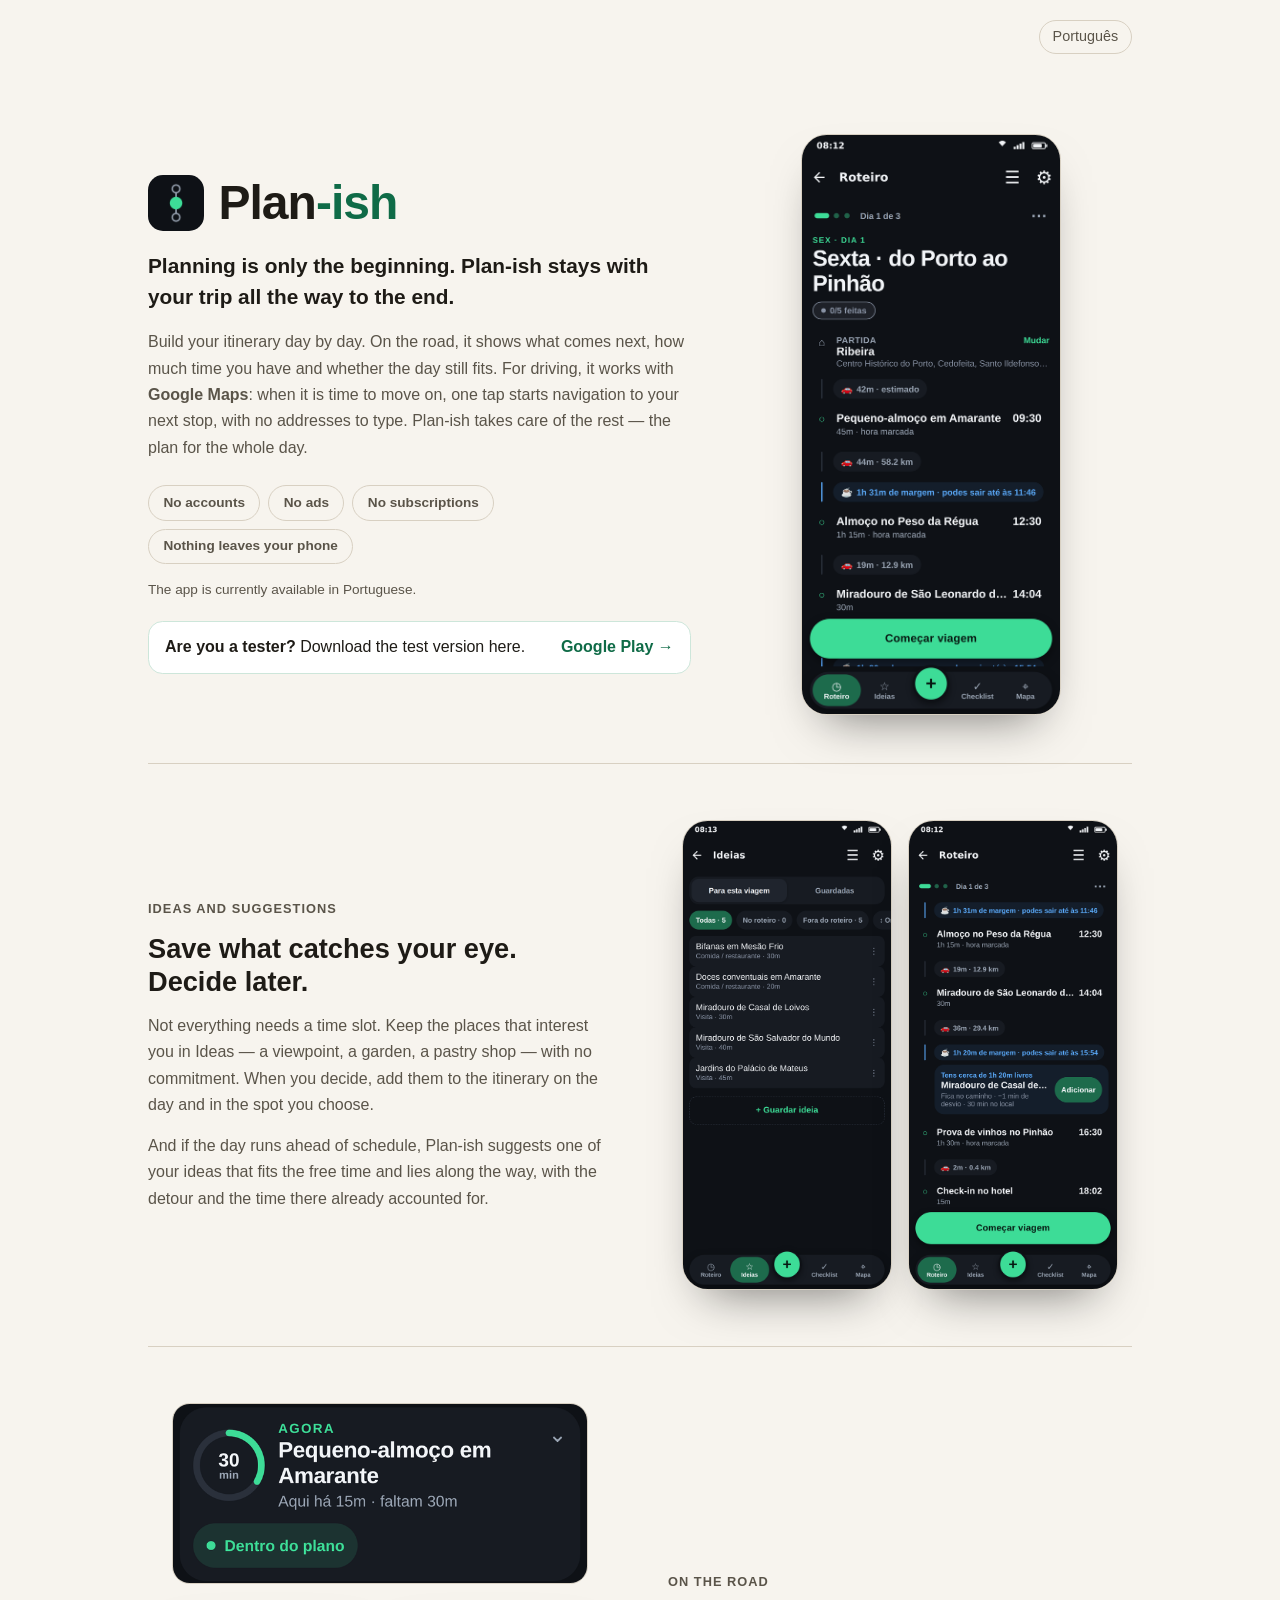
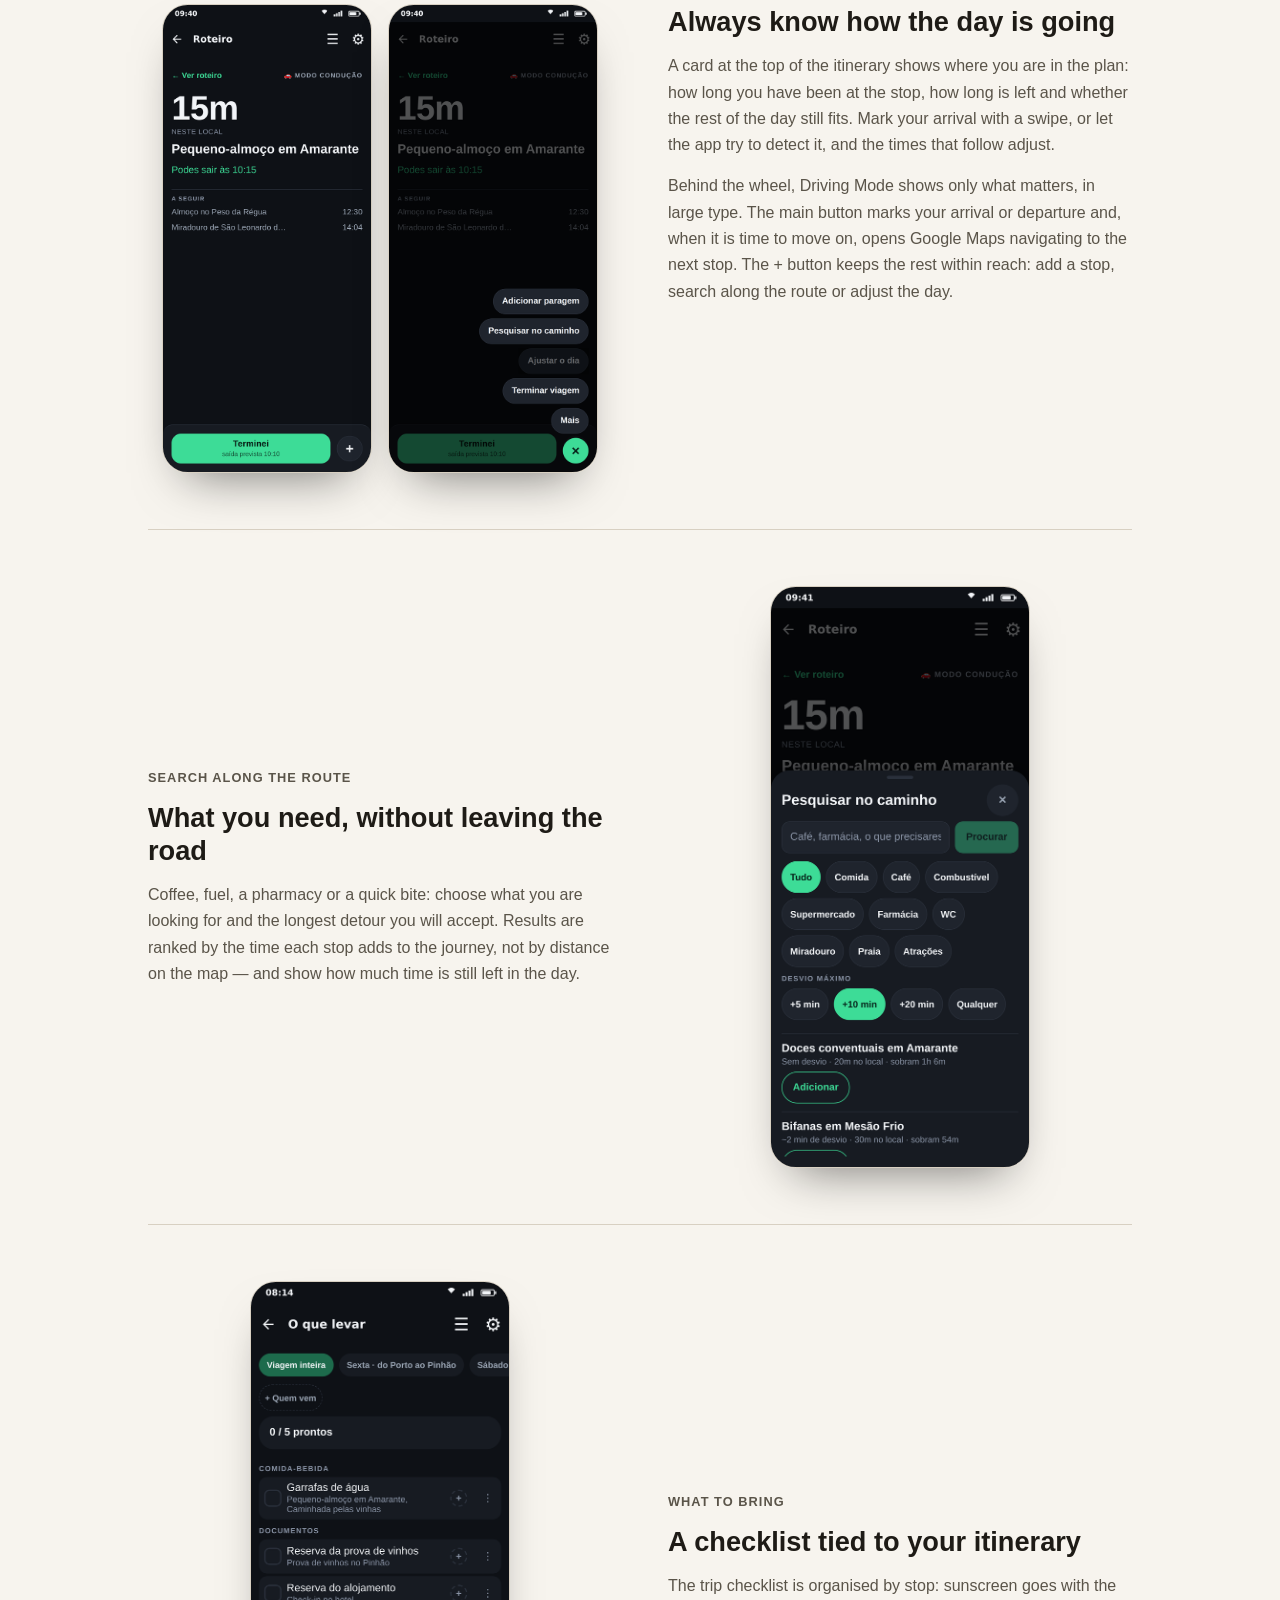
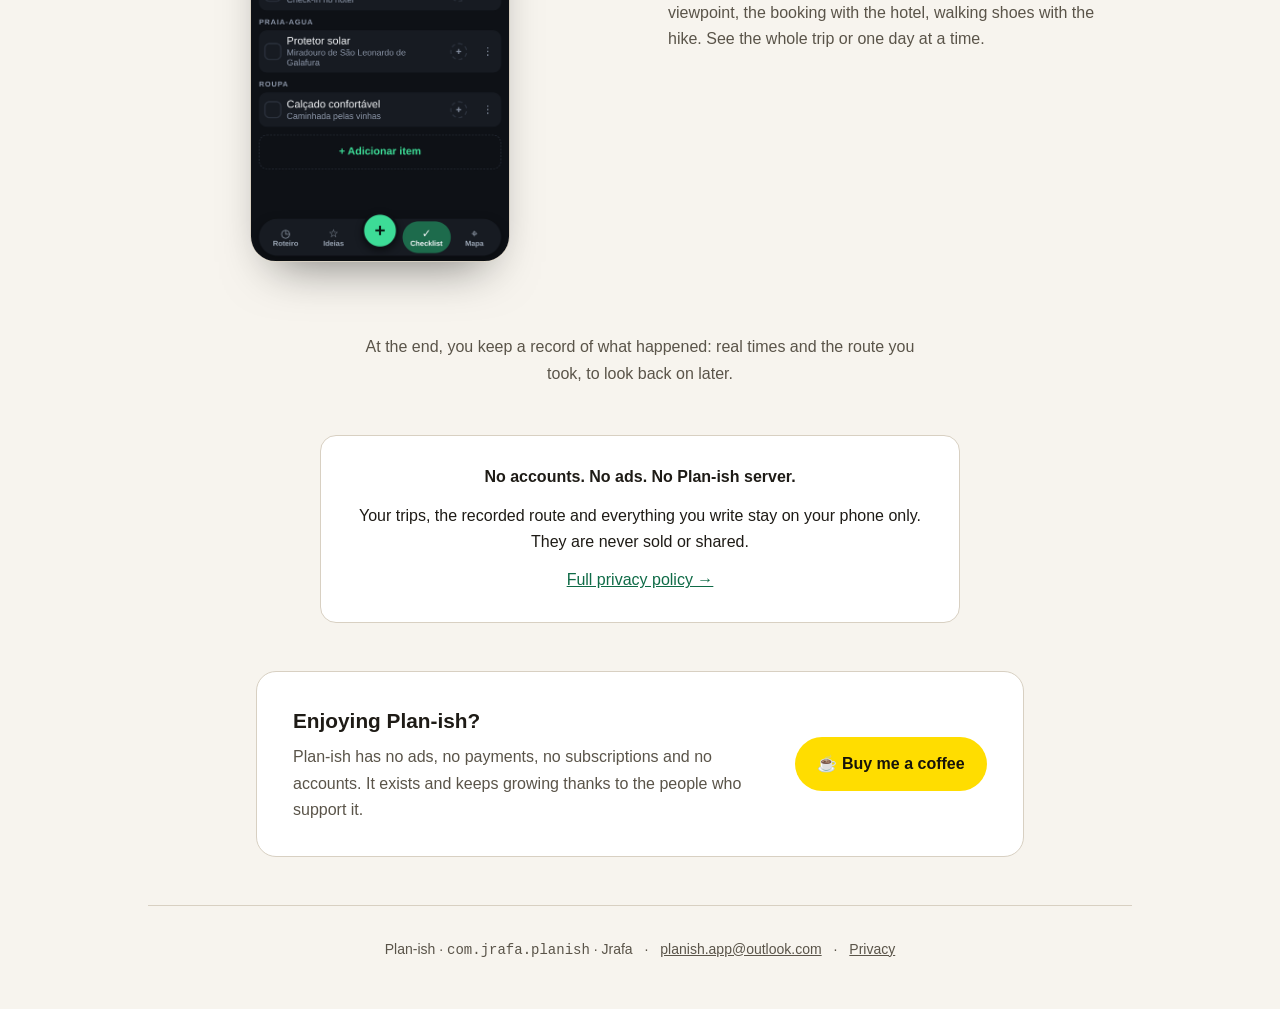
==== index.en.html @ 6fe107e8 "Site: link for testers under the hero pills A small strip below "Sem contas / Sem anúncios…" that op" ====
<!doctype html>
<html lang="en">
<head>
<meta charset="utf-8">
<meta name="viewport" content="width=device-width, initial-scale=1">
<title>Plan-ish — trip planner and travel companion</title>
<meta name="description" content="Plan-ish is a trip planner and travel companion for Android. No accounts, no ads, no subscriptions — and your location never leaves your phone.">
<link rel="icon" href="assets/icon.png">
<link rel="alternate" hreflang="pt-PT" href="index.html">
<style>
  :root {
    color-scheme: dark light;
    --bg: #0E1116; --surface: #171B22; --raised: #1F242D; --line: #2A303B;
    --fg: #F2F5F9; --muted: #9AA5B4; --accent: #3DDC97; --accent-dim: #1D6B4C;
    --coffee: #FFDD00; --coffee-fg: #16130A;
  }
  @media (prefers-color-scheme: light) {
    :root {
      --bg: #F7F4EE; --surface: #FFFFFF; --raised: #EFEAE1; --line: #D8D0C2;
      --fg: #1E1B16; --muted: #5A5449; --accent: #0F6B47; --accent-dim: #CDE6DA;
    }
  }
  * { box-sizing: border-box; }
  body {
    margin: 0; background: var(--bg); color: var(--fg);
    font: 16px/1.65 -apple-system, BlinkMacSystemFont, "Segoe UI", Roboto, sans-serif;
  }
  main { max-width: 64rem; margin: 0 auto; padding: 0 1.25rem; }
  a { color: var(--accent); }
  strong { font-weight: 700; }
  img { display: block; max-width: 100%; height: auto; }

  /* Phones: the screenshots already carry the app's own background. */
  .phone {
    width: 260px; max-width: 70vw; border-radius: 1.6rem; border: 1px solid var(--line);
    box-shadow: 0 24px 50px -24px rgba(0,0,0,.55);
  }
  .phones { display: flex; gap: 1rem; justify-content: center; }
  .phones .phone { width: min(210px, calc(50% - .5rem)); max-width: none; }
  .detail { width: 100%; max-width: 26rem; border-radius: 1.1rem; border: 1px solid var(--line); }

  /* Hero */
  .hero {
    display: grid; gap: 2.5rem; align-items: center;
    padding: 4rem 0 3rem;
  }
  @media (min-width: 52rem) { .hero { grid-template-columns: 1.15fr .85fr; padding-top: 5rem; } }
  .brand { display: flex; align-items: center; gap: .9rem; margin-bottom: 1.25rem; }
  .mark { width: 56px; height: 56px; border-radius: 15px; }
  .hero h1 { font-size: 3rem; line-height: 1; margin: 0; letter-spacing: -.02em; }
  .hero h1 .dash { color: var(--accent); }
  .tagline { font-size: 1.3rem; line-height: 1.45; margin: 0 0 1.1rem; font-weight: 600; }
  .hero .lede { color: var(--muted); margin: 0 0 1.5rem; max-width: 34rem; }
  .pills { display: flex; gap: .5rem; flex-wrap: wrap; }
  .pill {
    border: 1px solid var(--line); border-radius: 999px; padding: .35rem .9rem;
    font-size: .85rem; color: var(--muted); font-weight: 600;
  }
  .hero .phone { justify-self: center; }

  /* Testers: a quiet strip under the pills, one line, one link. */
  .tester {
    display: flex; align-items: center; gap: .75rem; margin-top: 1.25rem; max-width: 34rem;
    padding: .75rem 1rem; border-radius: .9rem; text-decoration: none; color: var(--fg);
    background: var(--surface); border: 1px solid var(--accent-dim);
  }
  .tester:hover { border-color: var(--accent); }
  .tester .go { margin-left: auto; color: var(--accent); font-weight: 700; white-space: nowrap; }
  .note { color: var(--muted); font-size: .85rem; margin: .9rem 0 0; }

  /* Features, alternating text and image on wide screens. */
  .feature {
    display: grid; gap: 2rem; align-items: center;
    padding: 3.5rem 0; border-top: 1px solid var(--line);
  }
  @media (min-width: 52rem) {
    .feature { grid-template-columns: 1fr 1fr; gap: 3.5rem; }
    .feature.flip .copy { order: 2; }
  }
  .eyebrow { color: var(--accent); font-weight: 700; font-size: .8rem; letter-spacing: .08em; text-transform: uppercase; margin: 0 0 .5rem; }
  .feature h2 { font-size: 1.7rem; line-height: 1.2; margin: 0 0 .9rem; }
  .feature p { color: var(--muted); margin: 0 0 .9rem; }
  .feature p:last-child { margin-bottom: 0; }
  .visual { display: flex; flex-direction: column; align-items: center; gap: 1.25rem; }

  .closing { text-align: center; color: var(--muted); max-width: 36rem; margin: 0 auto; padding: 1rem 0 3rem; }

  .trust {
    background: var(--surface); border: 1px solid var(--line); border-radius: 1rem;
    padding: 1.75rem; max-width: 40rem; margin: 0 auto 3rem; text-align: center;
  }
  .trust p { margin: 0 0 .75rem; }
  .trust p:last-child { margin-bottom: 0; }

  /* Support banner, in Buy Me a Coffee's own colours so it reads as theirs. */
  .coffee {
    display: grid; gap: 1.25rem; align-items: center;
    background: var(--surface); border: 1px solid var(--line); border-radius: 1.25rem;
    padding: 1.75rem; margin: 0 auto 3rem; max-width: 48rem;
  }
  @media (min-width: 44rem) { .coffee { grid-template-columns: 1fr auto; padding: 2rem 2.25rem; } }
  .coffee h2 { margin: 0 0 .4rem; font-size: 1.3rem; }
  .coffee p { margin: 0; color: var(--muted); }
  .coffee-button {
    display: inline-flex; align-items: center; gap: .55rem; justify-self: start;
    background: var(--coffee); color: var(--coffee-fg); font-weight: 800; text-decoration: none;
    border-radius: 999px; padding: .85rem 1.4rem; white-space: nowrap;
  }
  .coffee-button:hover { filter: brightness(.96); }

  .lang { display: flex; justify-content: flex-end; padding-top: 1.25rem; font-size: .9rem; }
  .lang a { color: var(--muted); text-decoration: none; border: 1px solid var(--line); border-radius: 999px; padding: .25rem .8rem; }

  footer {
    border-top: 1px solid var(--line); padding: 2rem 0 3rem;
    text-align: center; color: var(--muted); font-size: .875rem;
  }
  footer a { color: var(--muted); text-decoration: underline; }
  footer .sep { margin: 0 .5rem; }
</style>
</head>
<body>
<main>

  <nav class="lang"><a href="index.html" hreflang="pt-PT" lang="pt-PT">Português</a></nav>

  <section class="hero">
    <div>
      <div class="brand">
        <img class="mark" src="assets/icon.png" alt="">
        <h1>Plan<span class="dash">-ish</span></h1>
      </div>
      <p class="tagline">Planning is only the beginning. Plan-ish stays with your trip all the way to the end.</p>
      <p class="lede">
        Build your itinerary day by day. On the road, it shows what comes next,
        how much time you have and whether the day still fits. For driving, it
        works with <strong>Google Maps</strong>: when it is time to move on, one
        tap starts navigation to your next stop, with no addresses to type.
        Plan-ish takes care of the rest — the plan for the whole day.
      </p>
      <div class="pills">
        <span class="pill">No accounts</span>
        <span class="pill">No ads</span>
        <span class="pill">No subscriptions</span>
        <span class="pill">Nothing leaves your phone</span>
      </div>
      <p class="note">The app is currently available in Portuguese.</p>
      <a class="tester" href="https://play.google.com/store/apps/details?id=com.jrafa.planish&amp;pcampaignid=web_share" rel="noopener">
        <span><strong>Are you a tester?</strong> Download the test version here.</span>
        <span class="go">Google Play →</span>
      </a>
    </div>
    <img class="phone" src="assets/shot-roteiro.png" width="540" height="1213"
      alt="Itinerary for a Friday from Porto to Pinhão: breakfast in Amarante at 09:30, lunch in Peso da Régua at 12:30, with travel times and spare time between stops.">
  </section>

  <section class="feature">
    <div class="copy">
      <p class="eyebrow">Ideas and suggestions</p>
      <h2>Save what catches your eye. Decide later.</h2>
      <p>
        Not everything needs a time slot. Keep the places that interest you in
        Ideas — a viewpoint, a garden, a pastry shop — with no commitment. When
        you decide, add them to the itinerary on the day and in the spot you choose.
      </p>
      <p>
        And if the day runs ahead of schedule, Plan-ish suggests one of your
        ideas that fits the free time and lies along the way, with the detour and
        the time there already accounted for.
      </p>
    </div>
    <div class="phones">
      <img class="phone" src="assets/shot-ideias.png" width="540" height="1213"
        alt="Ideas for a trip to the Douro valley: pork sandwiches in Mesão Frio, pastries in Amarante, viewpoints and the gardens of the Mateus Palace.">
      <img class="phone" src="assets/shot-sugestao.png" width="540" height="1213"
        alt="A suggestion in the itinerary: about 1h20 free, the Casal de Loivos viewpoint is on the way, about a minute of detour.">
    </div>
  </section>

  <section class="feature flip">
    <div class="copy">
      <p class="eyebrow">On the road</p>
      <h2>Always know how the day is going</h2>
      <p>
        A card at the top of the itinerary shows where you are in the plan: how
        long you have been at the stop, how long is left and whether the rest of
        the day still fits. Mark your arrival with a swipe, or let the app try to
        detect it, and the times that follow adjust.
      </p>
      <p>
        Behind the wheel, Driving Mode shows only what matters, in large type. The
        main button marks your arrival or departure and, when it is time to move
        on, opens Google Maps navigating to the next stop. The + button keeps the
        rest within reach: add a stop, search along the route or adjust the day.
      </p>
    </div>
    <div class="visual">
      <img class="detail" src="assets/card-agora.png" width="666" height="289"
        alt="Now card: breakfast in Amarante, here for 15 minutes, 30 to go, on schedule.">
      <div class="phones">
        <img class="phone" src="assets/shot-conducao.png" width="540" height="1213"
          alt="Driving Mode: 15 minutes at the stop, free to leave at 10:15, lunch in Peso da Régua next.">
        <img class="phone" src="assets/shot-dial.png" width="540" height="1213"
          alt="Driving Mode with the + menu open: add a stop, search along the route, adjust the day and end the trip.">
      </div>
    </div>
  </section>

  <section class="feature">
    <div class="copy">
      <p class="eyebrow">Search along the route</p>
      <h2>What you need, without leaving the road</h2>
      <p>
        Coffee, fuel, a pharmacy or a quick bite: choose what you are looking for
        and the longest detour you will accept. Results are ranked by the time
        each stop adds to the journey, not by distance on the map — and show how
        much time is still left in the day.
      </p>
    </div>
    <div class="visual">
      <img class="phone" src="assets/shot-caminho.png" width="540" height="1213"
        alt="Search along the route: categories such as food, coffee and fuel, a 10-minute maximum detour, and results with the detour and the time left.">
    </div>
  </section>

  <section class="feature flip">
    <div class="copy">
      <p class="eyebrow">What to bring</p>
      <h2>A checklist tied to your itinerary</h2>
      <p>
        The trip checklist is organised by stop: sunscreen goes with the
        viewpoint, the booking with the hotel, walking shoes with the hike. See
        the whole trip or one day at a time.
      </p>
    </div>
    <div class="visual">
      <img class="phone" src="assets/shot-checklist.png" width="540" height="1213"
        alt="Trip checklist: water bottles, bookings, sunscreen and shoes, each item listing the stops that need it.">
    </div>
  </section>

  <p class="closing">At the end, you keep a record of what happened: real times and the route you took, to look back on later.</p>

  <div class="trust">
    <p><strong>No accounts. No ads. No Plan-ish server.</strong></p>
    <p>Your trips, the recorded route and everything you write stay on your
    phone only. They are never sold or shared.</p>
    <p><a href="privacy.en.html">Full privacy policy →</a></p>
  </div>

  <section class="coffee" aria-labelledby="coffee-title">
    <div>
      <h2 id="coffee-title">Enjoying Plan-ish?</h2>
      <p>Plan-ish has no ads, no payments, no subscriptions and no accounts. It
      exists and keeps growing thanks to the people who support it.</p>
    </div>
    <a class="coffee-button" href="https://buymeacoffee.com/planish" rel="noopener">
      ☕ Buy me a coffee
    </a>
  </section>

  <footer>
    <span>Plan-ish · <code>com.jrafa.planish</code> · Jrafa</span>
    <span class="sep">·</span>
    <a href="mailto:planish.app@outlook.com">planish.app@outlook.com</a>
    <span class="sep">·</span>
    <a href="privacy.en.html">Privacy</a>
  </footer>

</main>
</body>
</html>
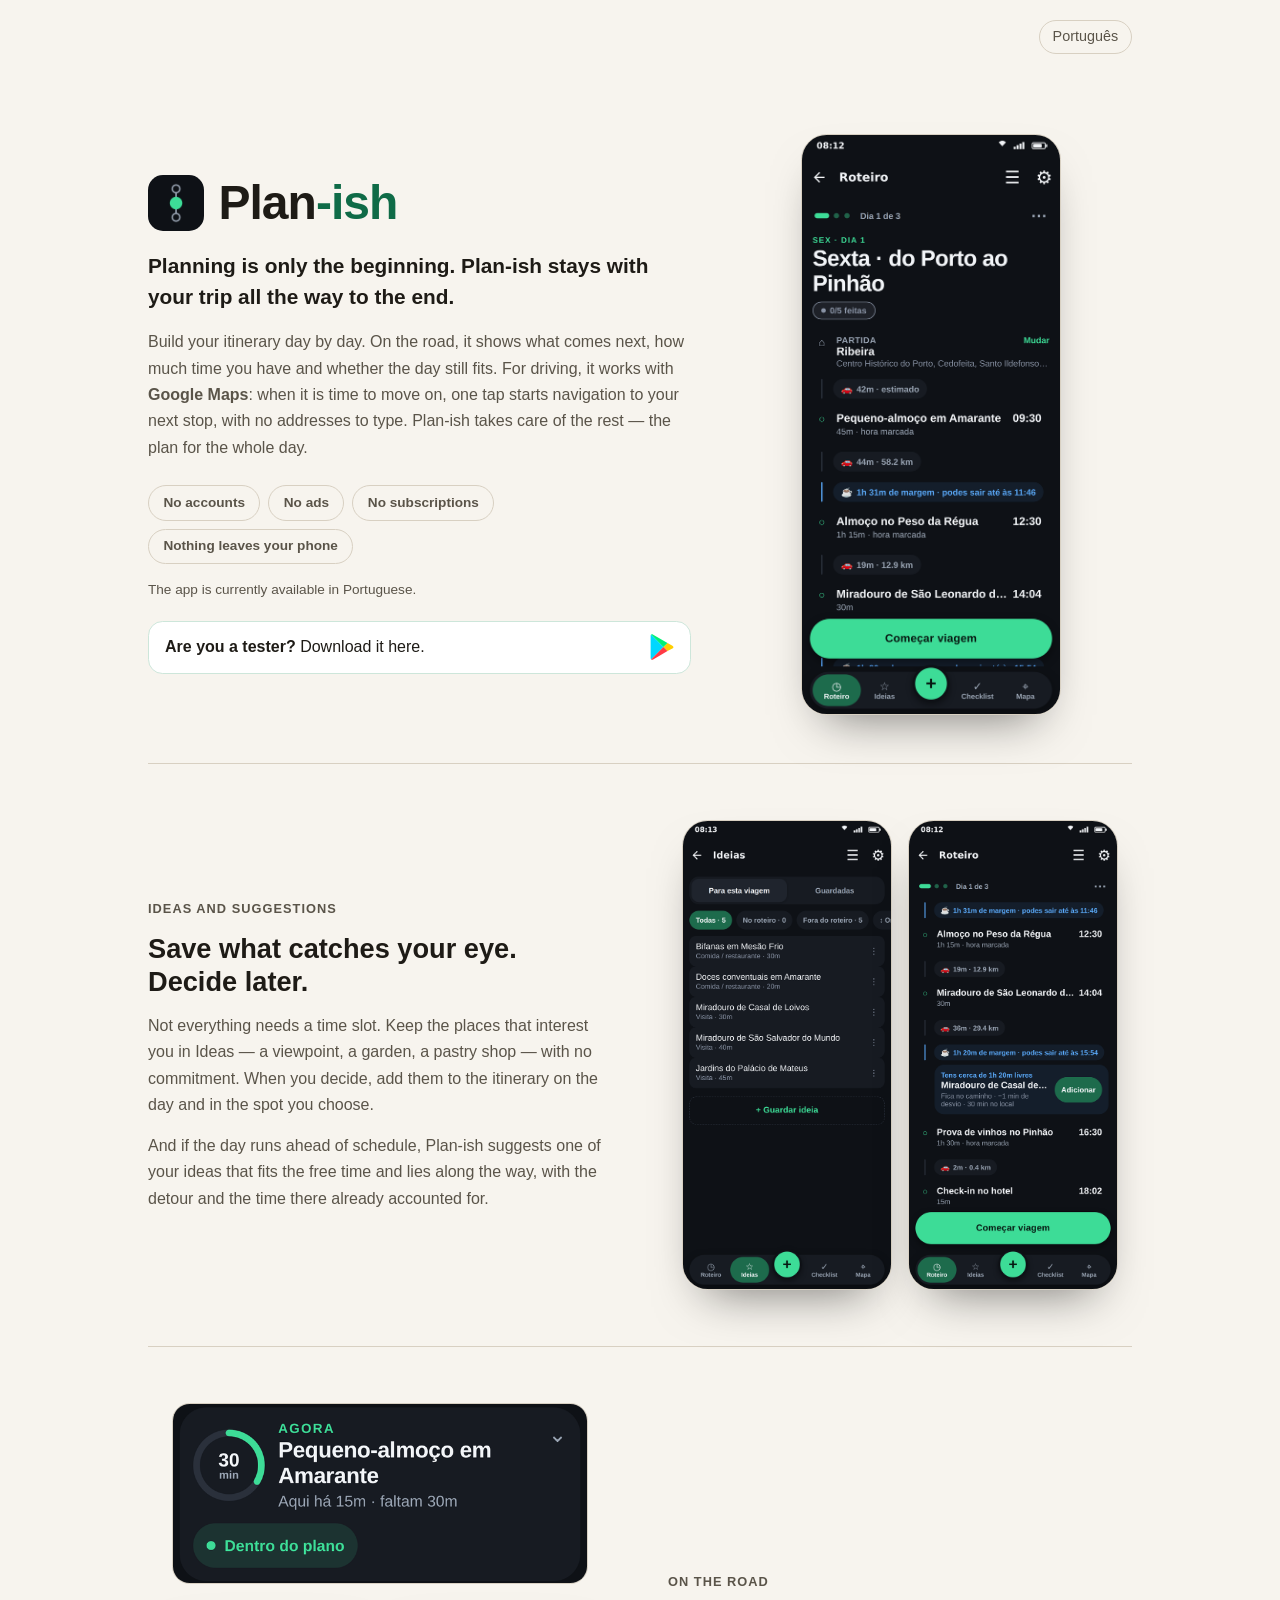
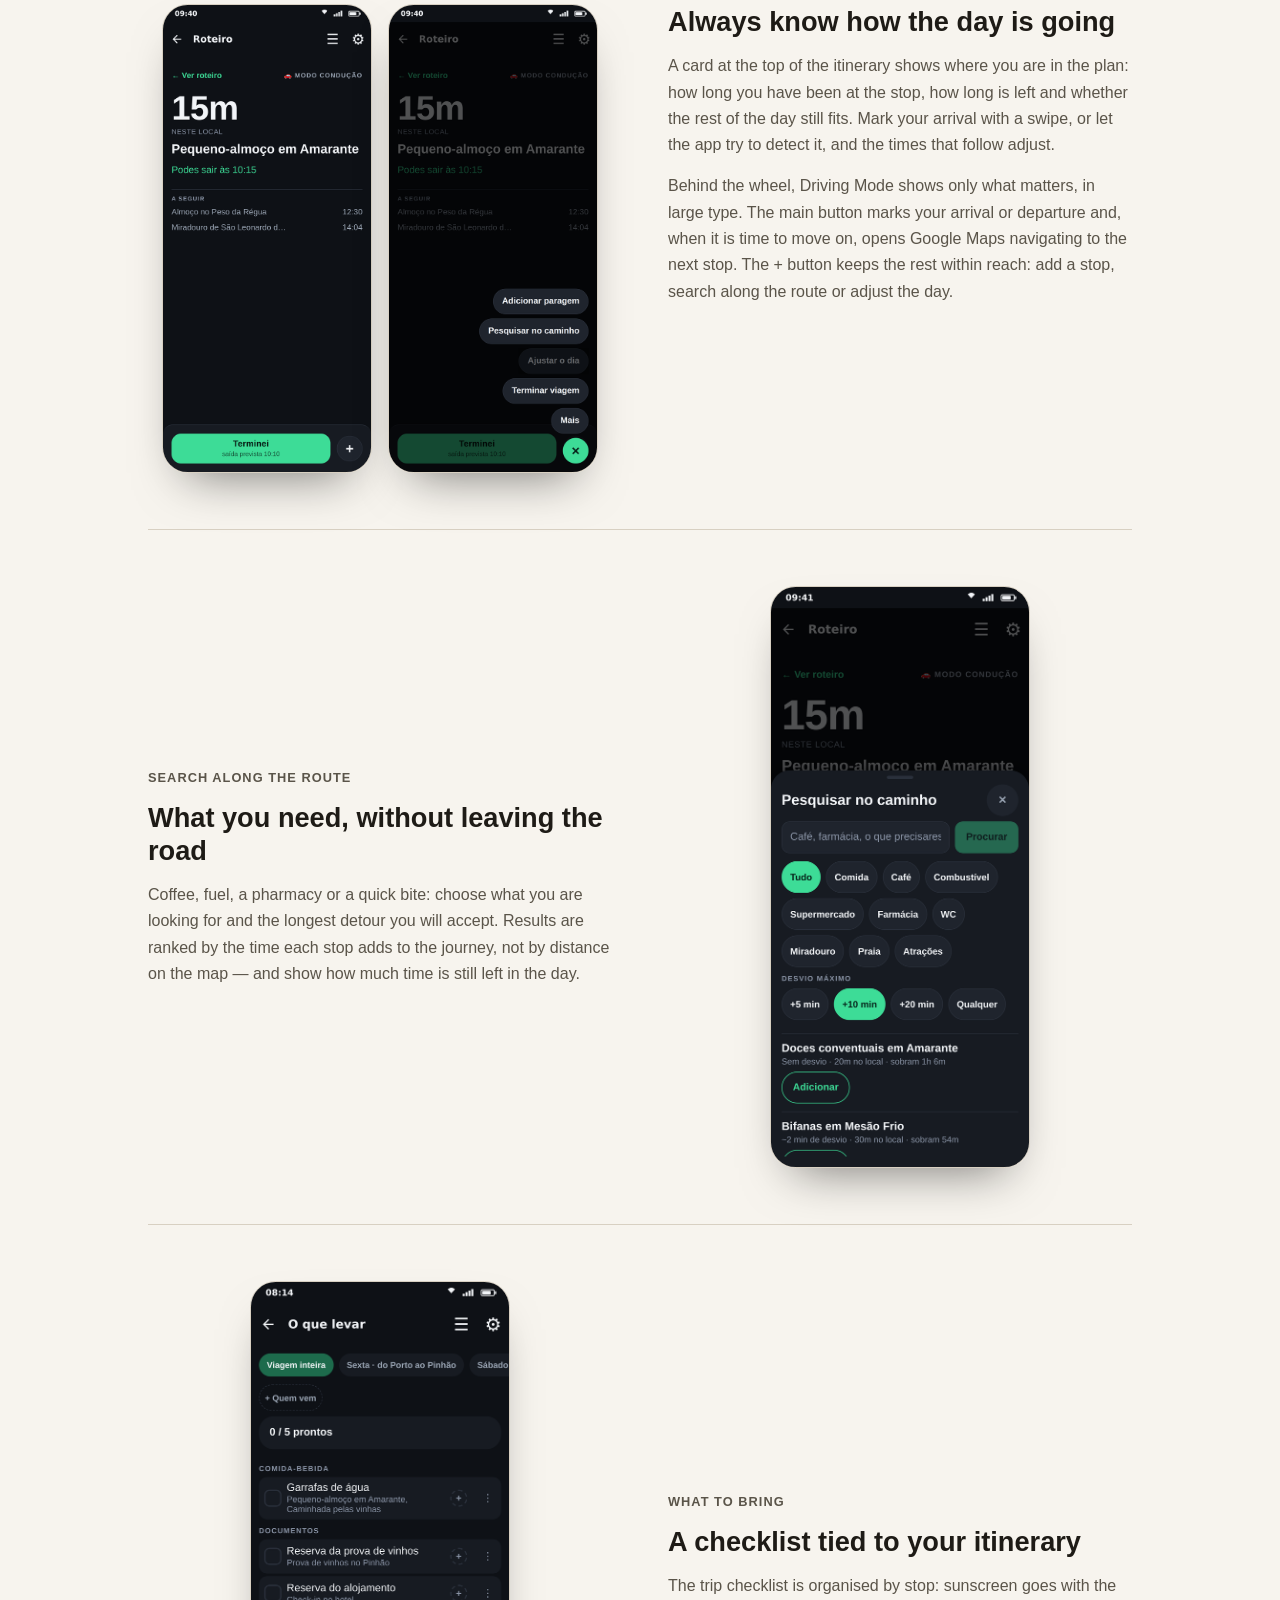
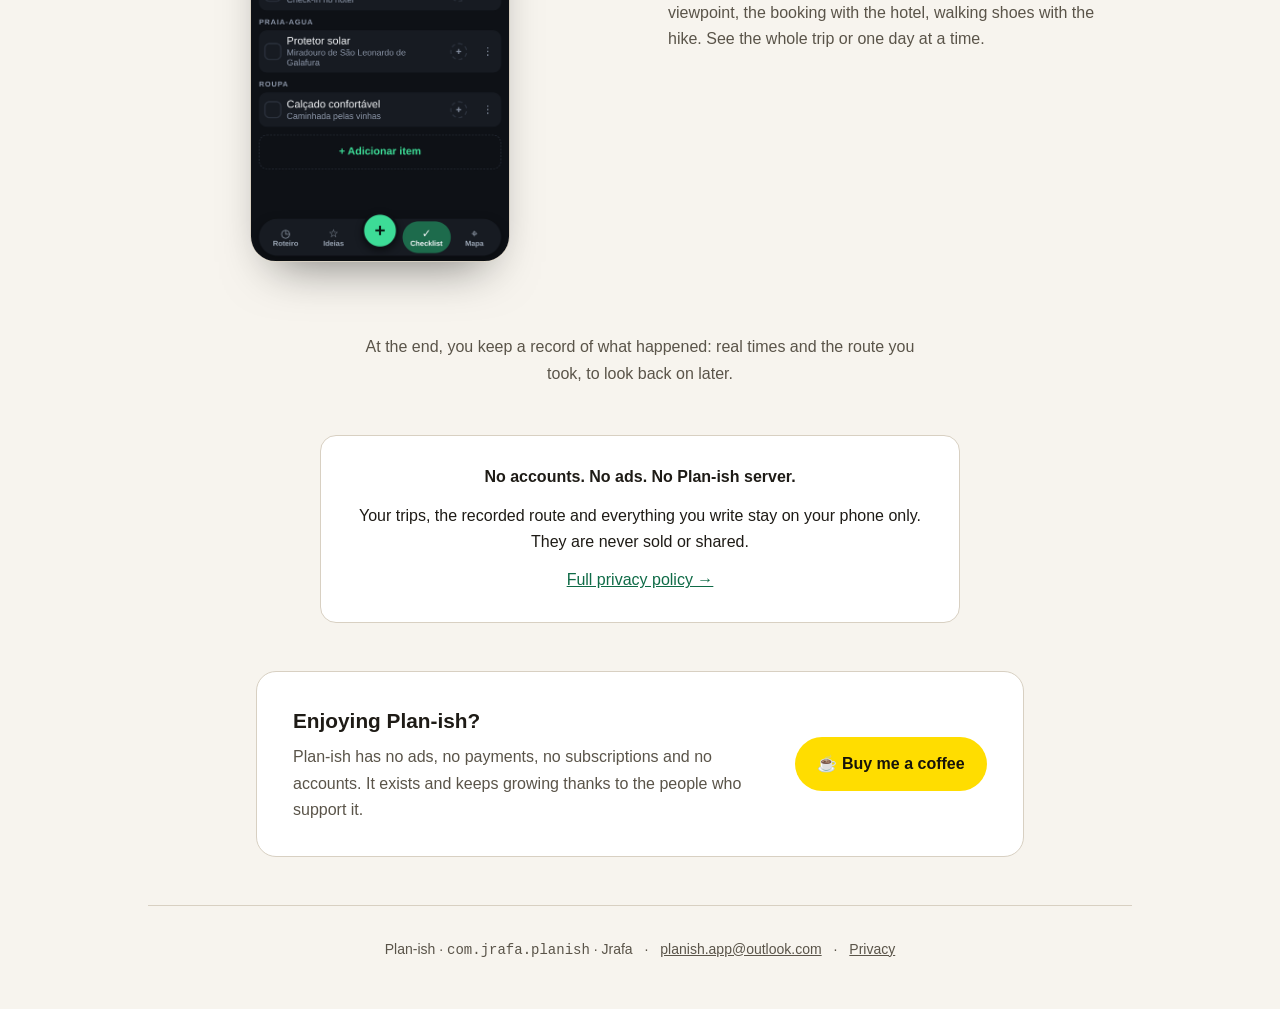
==== commit b5e41c70: "Site: shorter tester line with the Google Play icon Co-Authored-By: Claude Opus 5.5 <noreply@anthrop" ====
--- a/index.en.html
+++ b/index.en.html
@@ -65,7 +65,7 @@
     background: var(--surface); border: 1px solid var(--accent-dim);
   }
   .tester:hover { border-color: var(--accent); }
-  .tester .go { margin-left: auto; color: var(--accent); font-weight: 700; white-space: nowrap; }
+  .tester .play { margin-left: auto; flex: none; }
   .note { color: var(--muted); font-size: .85rem; margin: .9rem 0 0; }
 
   /* Features, alternating text and image on wide screens. */
@@ -146,8 +146,13 @@
       </div>
       <p class="note">The app is currently available in Portuguese.</p>
       <a class="tester" href="https://play.google.com/store/apps/details?id=com.jrafa.planish&amp;pcampaignid=web_share" rel="noopener">
-        <span><strong>Are you a tester?</strong> Download the test version here.</span>
-        <span class="go">Google Play →</span>
+        <span><strong>Are you a tester?</strong> Download it here.</span>
+        <svg class="play" viewBox="0 0 24 26" width="24" height="26" role="img" aria-label="Google Play">
+          <path fill="#00D7FE" d="M1.1.6C.8.9.6 1.4.6 2v22c0 .6.2 1.1.5 1.4l12.3-12.4z"/>
+          <path fill="#FFCE00" d="M17.5 17.1l-4.1-4.1 4.1-4.1 4.9 2.8c1.4.8 1.4 2.1 0 2.9z"/>
+          <path fill="#FF3A44" d="M17.5 17.1L13.4 13 1.1 25.4c.5.5 1.2.5 2.1 0z"/>
+          <path fill="#00F076" d="M17.5 8.9L3.2.7C2.3.1 1.6.2 1.1.6L13.4 13z"/>
+        </svg>
       </a>
     </div>
     <img class="phone" src="assets/shot-roteiro.png" width="540" height="1213"
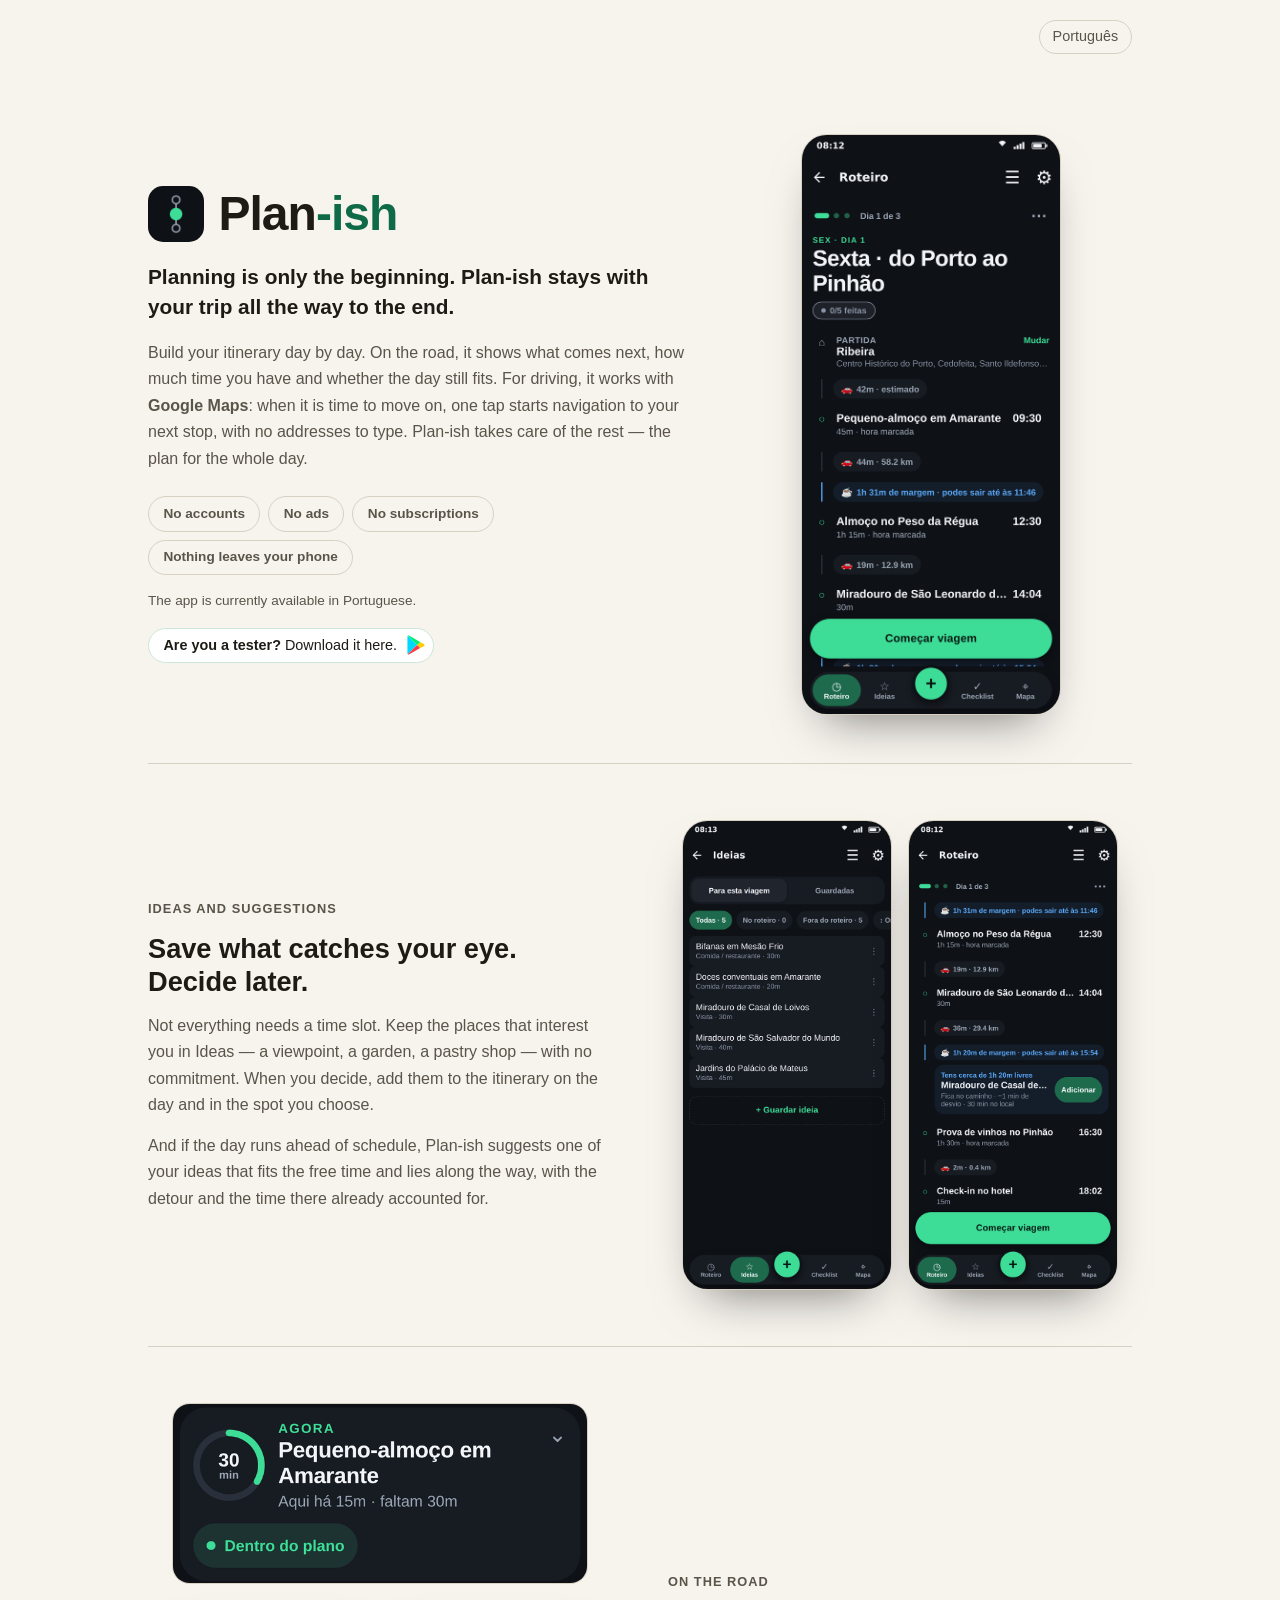
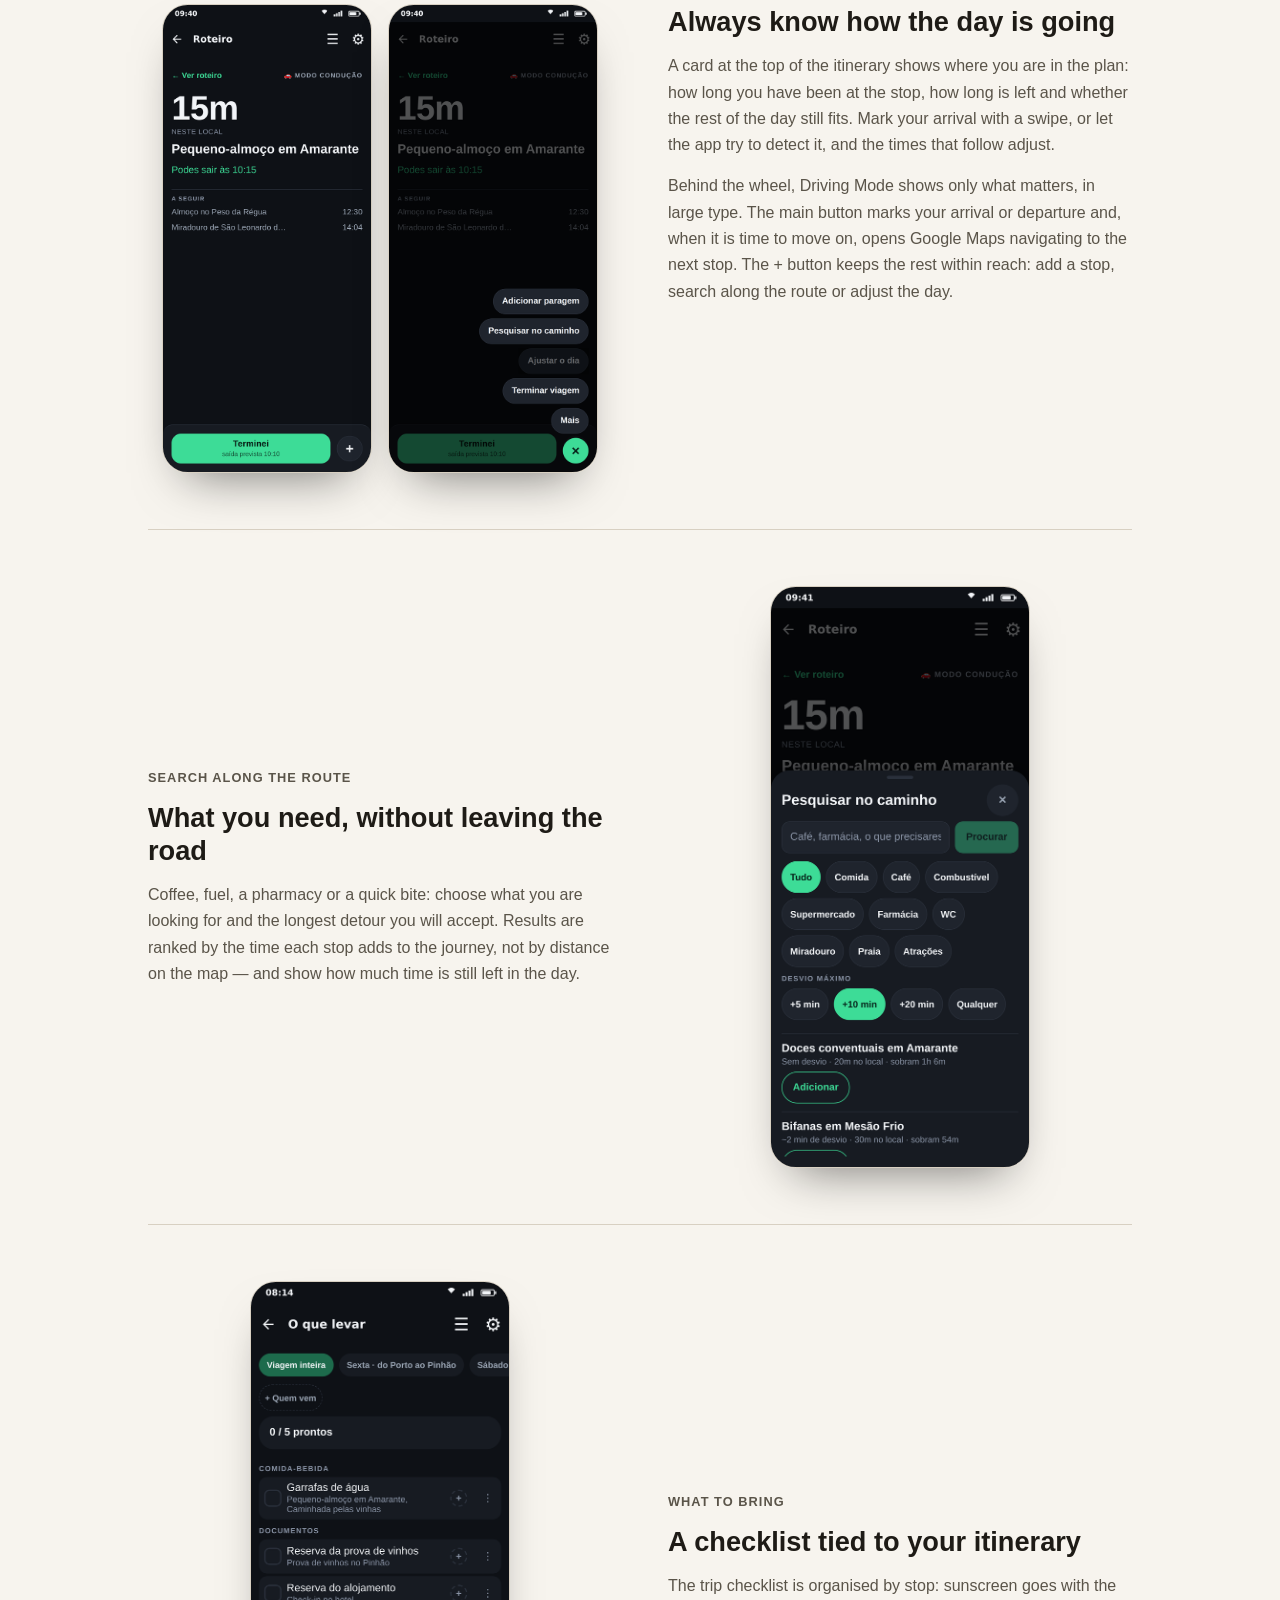
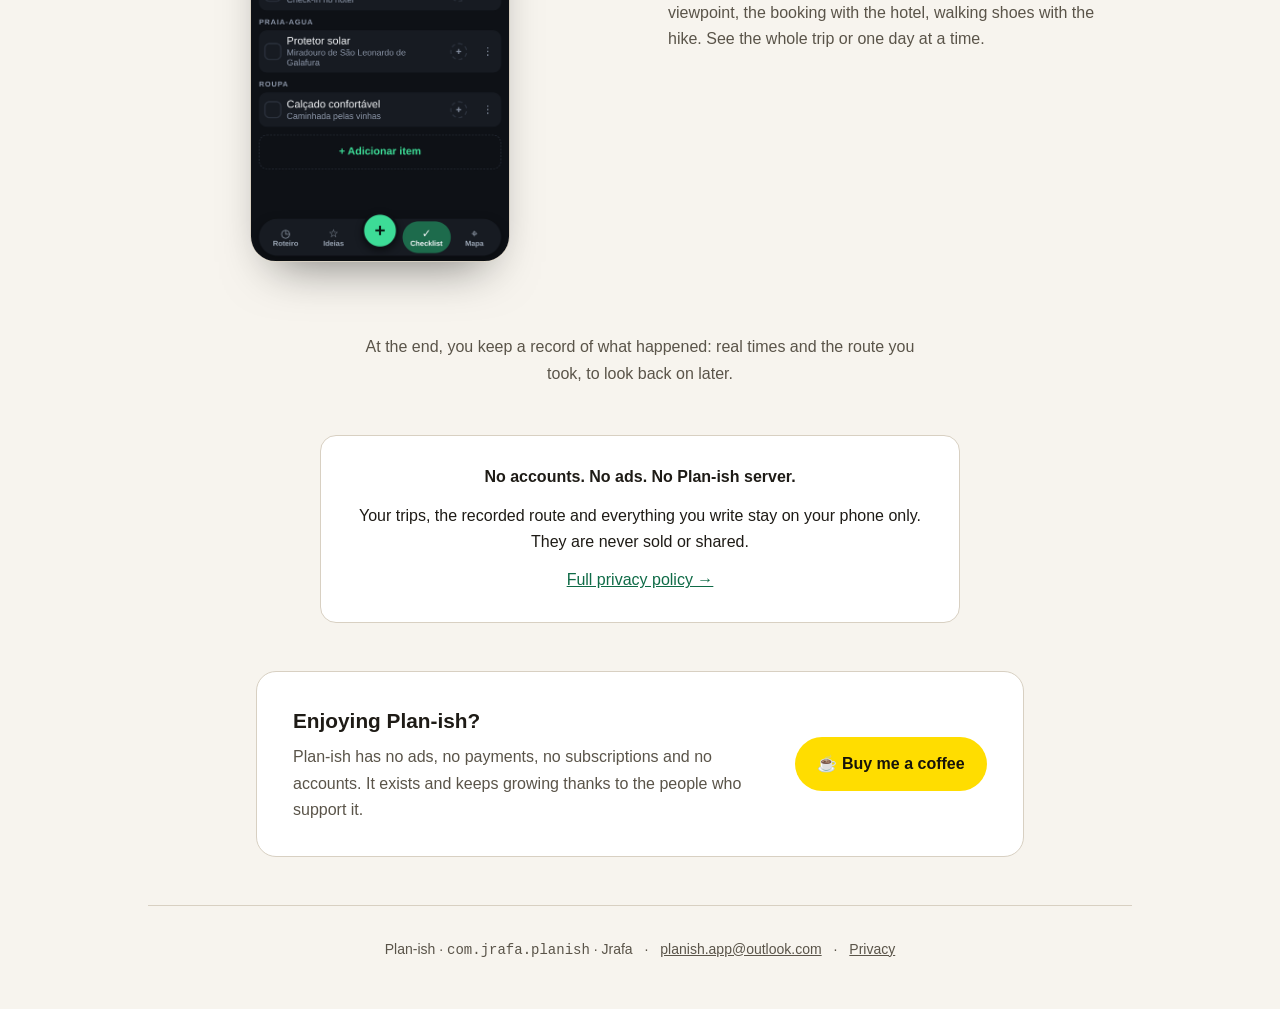
==== commit 46f43c3b: "Site: slimmer tester pill Co-Authored-By: Claude Opus 5.5 <noreply@anthropic.com> Claude-Session: ht" ====
--- a/index.en.html
+++ b/index.en.html
@@ -60,12 +60,13 @@
 
   /* Testers: a quiet strip under the pills, one line, one link. */
   .tester {
-    display: flex; align-items: center; gap: .75rem; margin-top: 1.25rem; max-width: 34rem;
-    padding: .75rem 1rem; border-radius: .9rem; text-decoration: none; color: var(--fg);
+    display: inline-flex; align-items: center; gap: .6rem; margin-top: 1rem; max-width: 100%;
+    padding: .4rem .5rem .4rem .9rem; border-radius: 999px; text-decoration: none; color: var(--fg);
+    font-size: .9rem; line-height: 1.3;
     background: var(--surface); border: 1px solid var(--accent-dim);
   }
   .tester:hover { border-color: var(--accent); }
-  .tester .play { margin-left: auto; flex: none; }
+  .tester .play { flex: none; }
   .note { color: var(--muted); font-size: .85rem; margin: .9rem 0 0; }
 
   /* Features, alternating text and image on wide screens. */
@@ -147,7 +148,7 @@
       <p class="note">The app is currently available in Portuguese.</p>
       <a class="tester" href="https://play.google.com/store/apps/details?id=com.jrafa.planish&amp;pcampaignid=web_share" rel="noopener">
         <span><strong>Are you a tester?</strong> Download it here.</span>
-        <svg class="play" viewBox="0 0 24 26" width="24" height="26" role="img" aria-label="Google Play">
+        <svg class="play" viewBox="0 0 24 26" width="18" height="20" role="img" aria-label="Google Play">
           <path fill="#00D7FE" d="M1.1.6C.8.9.6 1.4.6 2v22c0 .6.2 1.1.5 1.4l12.3-12.4z"/>
           <path fill="#FFCE00" d="M17.5 17.1l-4.1-4.1 4.1-4.1 4.9 2.8c1.4.8 1.4 2.1 0 2.9z"/>
           <path fill="#FF3A44" d="M17.5 17.1L13.4 13 1.1 25.4c.5.5 1.2.5 2.1 0z"/>
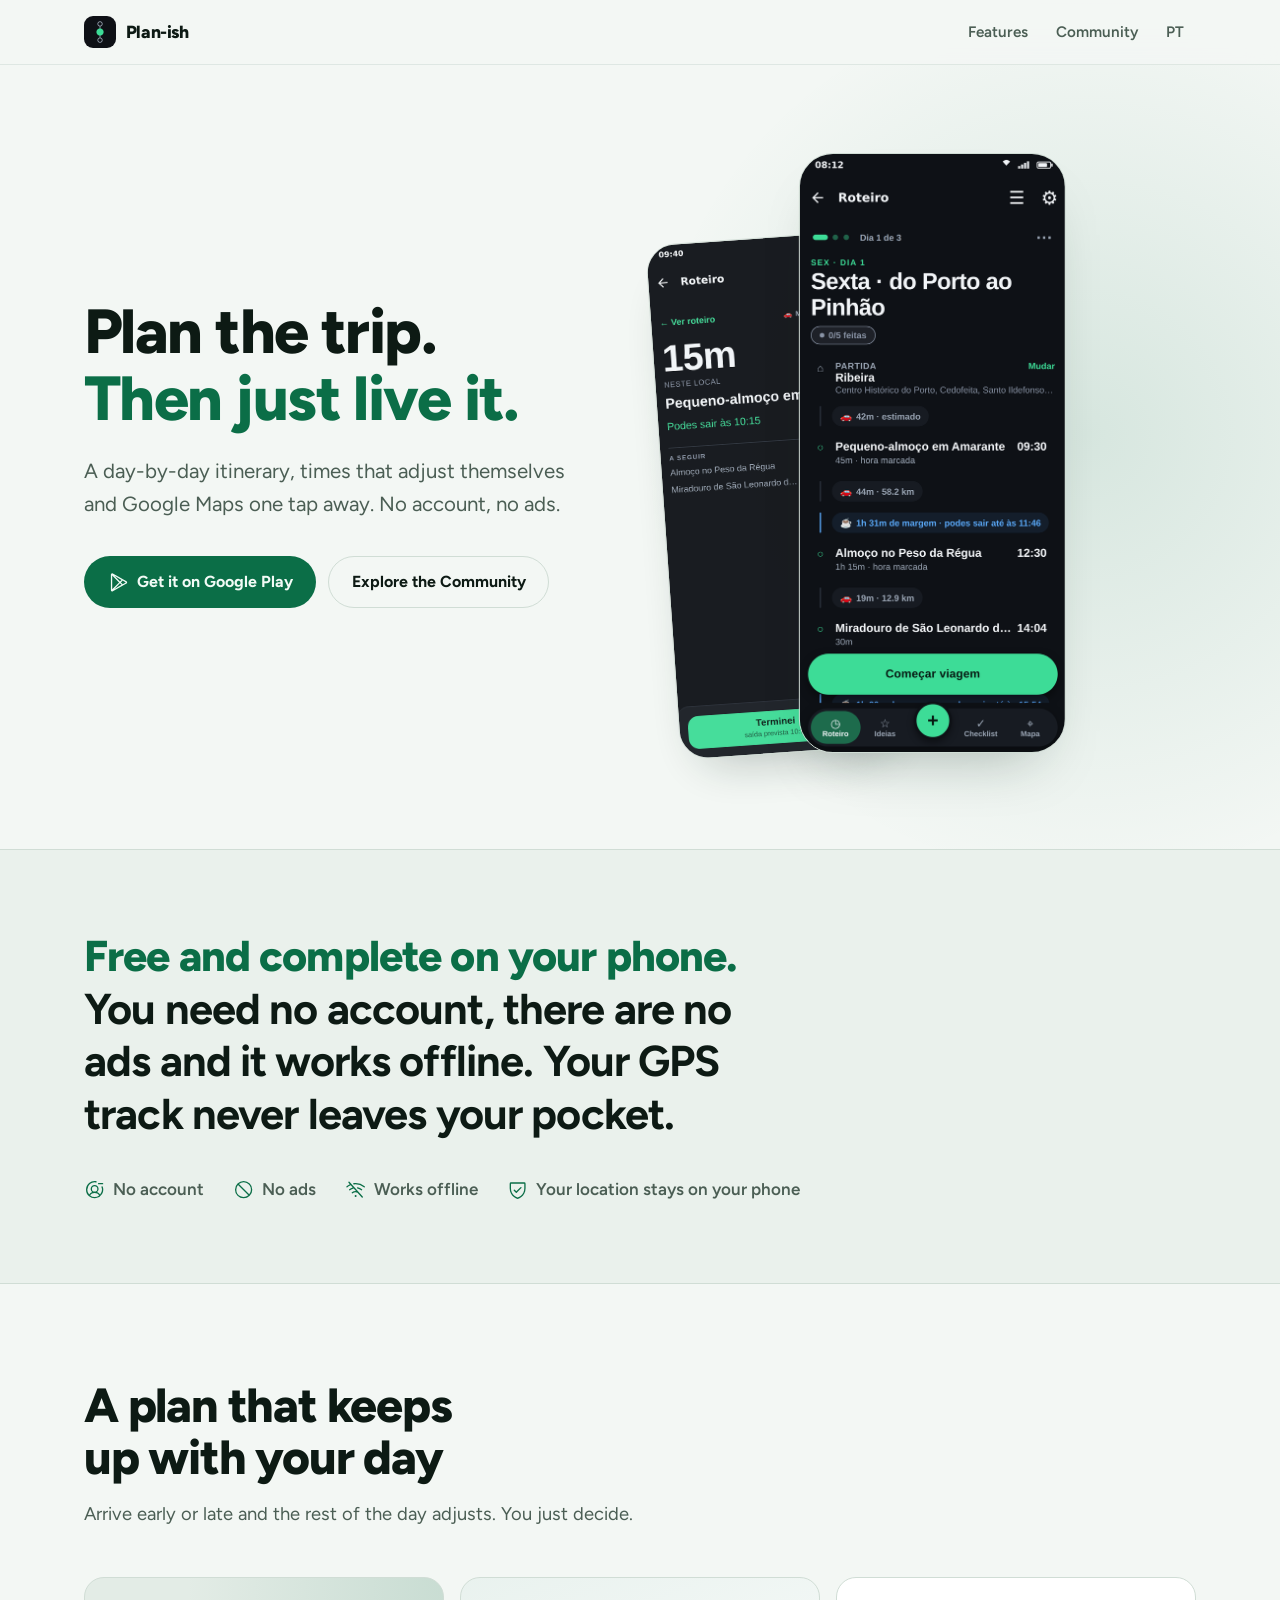
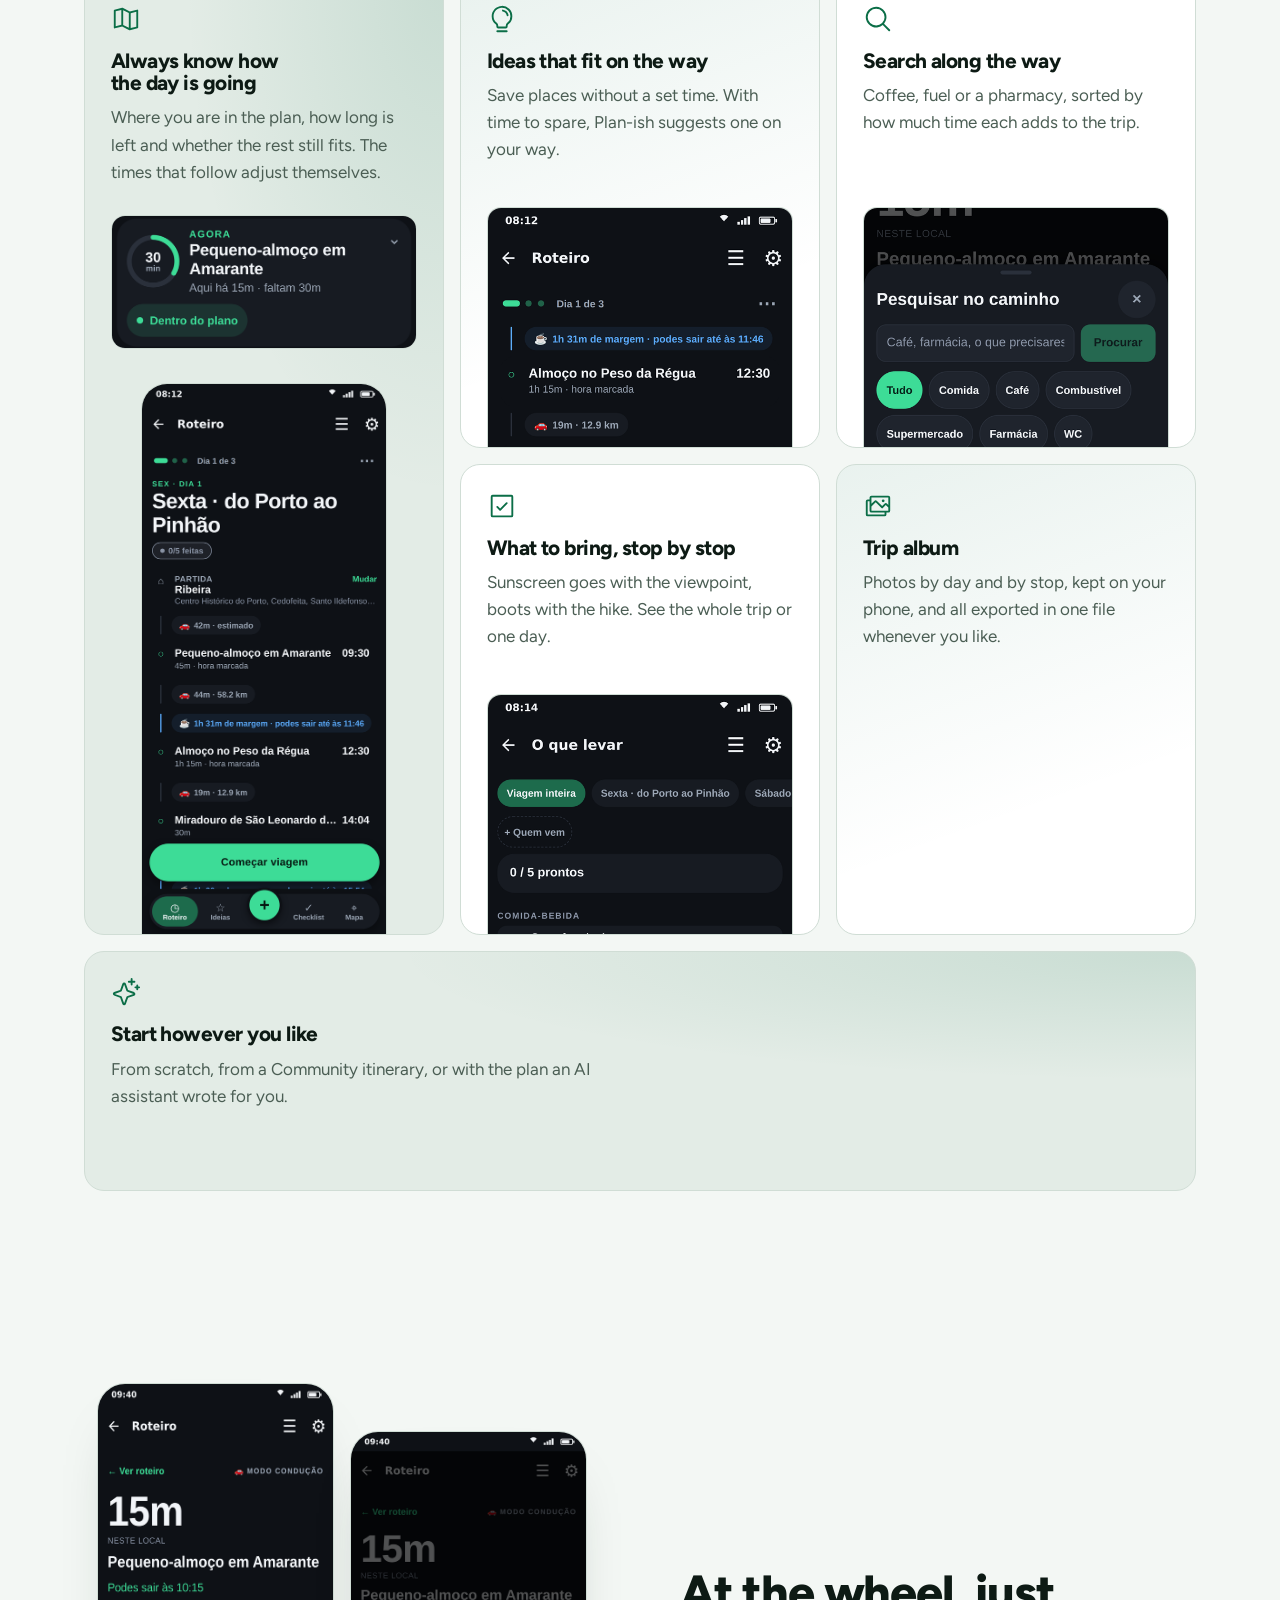
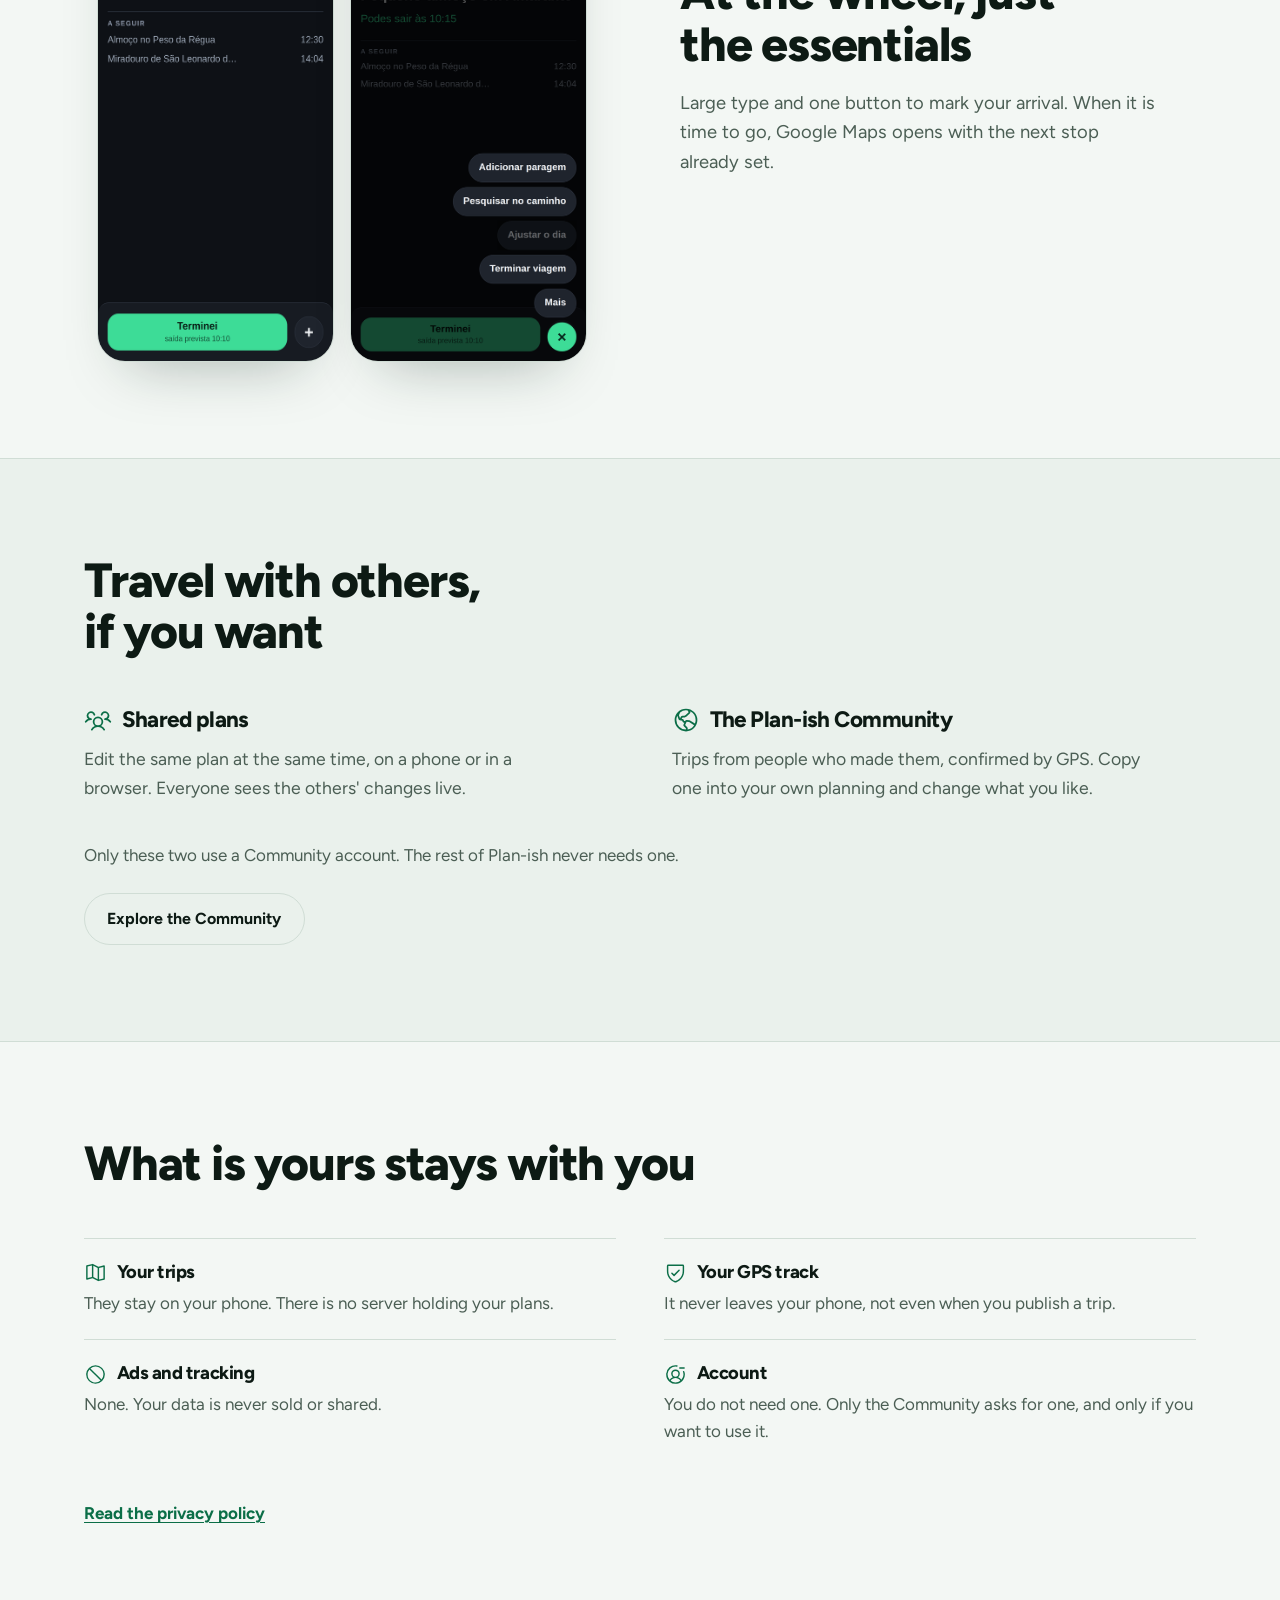
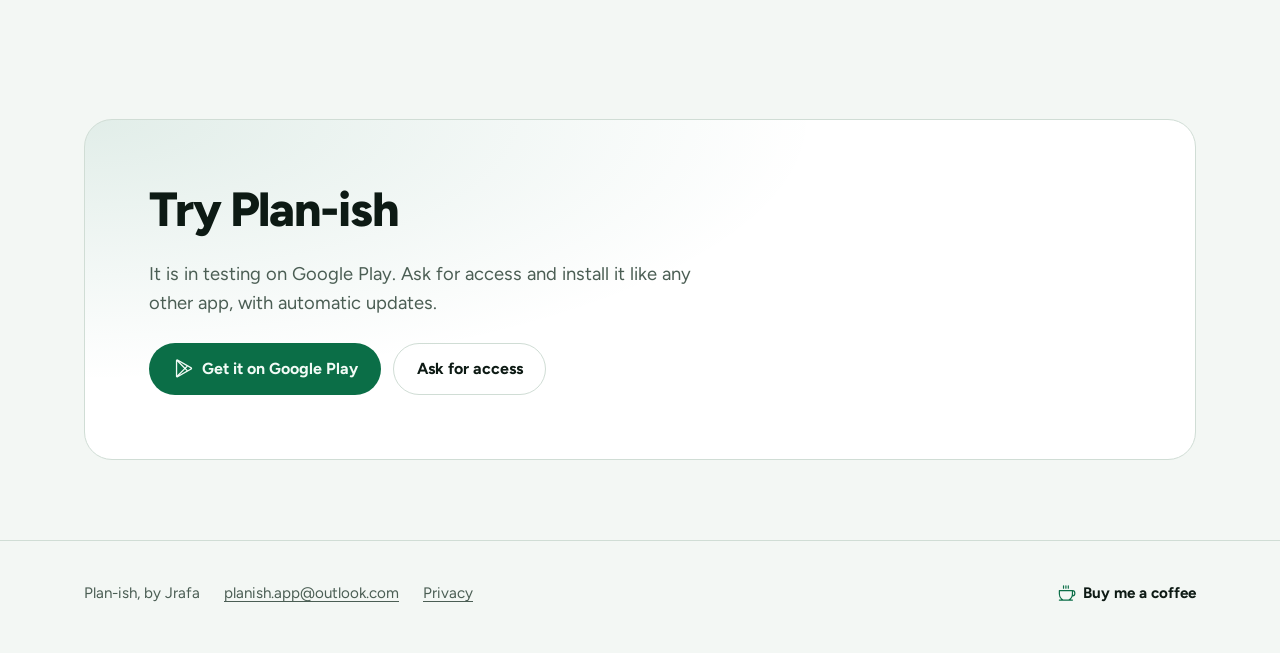
==== commit c19e1d6f: "Home: new premium layout (Pinhal palette, Figtree), no account and no ads up front - New assets/site" ====
--- a/index.en.html
+++ b/index.en.html
@@ -3,276 +3,184 @@
 <head>
 <meta charset="utf-8">
 <meta name="viewport" content="width=device-width, initial-scale=1">
-<title>Plan-ish — trip planner and travel companion</title>
-<meta name="description" content="Plan-ish is a trip planner and travel companion for Android. No accounts, no ads, no subscriptions — and your location never leaves your phone.">
+<title>Plan-ish: plan the trip, then live it</title>
+<meta name="description" content="A trip planner and travel companion for Android. A day-by-day itinerary, times that adjust themselves and Google Maps one tap away. No account, no ads.">
+<meta name="theme-color" content="#0A120F" media="(prefers-color-scheme: dark)">
+<meta name="theme-color" content="#F3F7F4" media="(prefers-color-scheme: light)">
+<meta property="og:type" content="website">
+<meta property="og:title" content="Plan-ish: plan the trip, then live it">
+<meta property="og:description" content="A day-by-day itinerary, times that adjust themselves and Google Maps one tap away. No account, no ads.">
+<meta property="og:locale" content="en_GB">
 <link rel="icon" href="assets/icon.png">
 <link rel="alternate" hreflang="pt-PT" href="index.html">
-<style>
-  :root {
-    color-scheme: dark light;
-    --bg: #0E1116; --surface: #171B22; --raised: #1F242D; --line: #2A303B;
-    --fg: #F2F5F9; --muted: #9AA5B4; --accent: #3DDC97; --accent-dim: #1D6B4C;
-    --coffee: #FFDD00; --coffee-fg: #16130A;
-  }
-  @media (prefers-color-scheme: light) {
-    :root {
-      --bg: #F7F4EE; --surface: #FFFFFF; --raised: #EFEAE1; --line: #D8D0C2;
-      --fg: #1E1B16; --muted: #5A5449; --accent: #0F6B47; --accent-dim: #CDE6DA;
-    }
-  }
-  * { box-sizing: border-box; }
-  body {
-    margin: 0; background: var(--bg); color: var(--fg);
-    font: 16px/1.65 -apple-system, BlinkMacSystemFont, "Segoe UI", Roboto, sans-serif;
-  }
-  main { max-width: 64rem; margin: 0 auto; padding: 0 1.25rem; }
-  a { color: var(--accent); }
-  strong { font-weight: 700; }
-  img { display: block; max-width: 100%; height: auto; }
-
-  /* Phones: the screenshots already carry the app's own background. */
-  .phone {
-    width: 260px; max-width: 70vw; border-radius: 1.6rem; border: 1px solid var(--line);
-    box-shadow: 0 24px 50px -24px rgba(0,0,0,.55);
-  }
-  .phones { display: flex; gap: 1rem; justify-content: center; }
-  .phones .phone { width: min(210px, calc(50% - .5rem)); max-width: none; }
-  .detail { width: 100%; max-width: 26rem; border-radius: 1.1rem; border: 1px solid var(--line); }
-
-  /* Hero */
-  .hero {
-    display: grid; gap: 2.5rem; align-items: center;
-    padding: 4rem 0 3rem;
-  }
-  @media (min-width: 52rem) { .hero { grid-template-columns: 1.15fr .85fr; padding-top: 5rem; } }
-  .brand { display: flex; align-items: center; gap: .9rem; margin-bottom: 1.25rem; }
-  .mark { width: 56px; height: 56px; border-radius: 15px; }
-  .hero h1 { font-size: 3rem; line-height: 1; margin: 0; letter-spacing: -.02em; }
-  .hero h1 .dash { color: var(--accent); }
-  .tagline { font-size: 1.3rem; line-height: 1.45; margin: 0 0 1.1rem; font-weight: 600; }
-  .hero .lede { color: var(--muted); margin: 0 0 1.5rem; max-width: 34rem; }
-  .pills { display: flex; gap: .5rem; flex-wrap: wrap; }
-  .pill {
-    border: 1px solid var(--line); border-radius: 999px; padding: .35rem .9rem;
-    font-size: .85rem; color: var(--muted); font-weight: 600;
-  }
-  .hero .phone { justify-self: center; }
-
-  /* Testers: a quiet strip under the pills, one line, one link. */
-  .tester {
-    display: inline-flex; align-items: center; gap: .6rem; margin-top: 1rem; max-width: 100%;
-    padding: .4rem .5rem .4rem .9rem; border-radius: 999px; text-decoration: none; color: var(--fg);
-    font-size: .9rem; line-height: 1.3;
-    background: var(--surface); border: 1px solid var(--accent-dim);
-  }
-  .tester:hover { border-color: var(--accent); }
-  .tester .play { flex: none; }
-  .note { color: var(--muted); font-size: .85rem; margin: .9rem 0 0; }
-
-  /* Features, alternating text and image on wide screens. */
-  .feature {
-    display: grid; gap: 2rem; align-items: center;
-    padding: 3.5rem 0; border-top: 1px solid var(--line);
-  }
-  @media (min-width: 52rem) {
-    .feature { grid-template-columns: 1fr 1fr; gap: 3.5rem; }
-    .feature.flip .copy { order: 2; }
-  }
-  .eyebrow { color: var(--accent); font-weight: 700; font-size: .8rem; letter-spacing: .08em; text-transform: uppercase; margin: 0 0 .5rem; }
-  .feature h2 { font-size: 1.7rem; line-height: 1.2; margin: 0 0 .9rem; }
-  .feature p { color: var(--muted); margin: 0 0 .9rem; }
-  .feature p:last-child { margin-bottom: 0; }
-  .visual { display: flex; flex-direction: column; align-items: center; gap: 1.25rem; }
-
-  .closing { text-align: center; color: var(--muted); max-width: 36rem; margin: 0 auto; padding: 1rem 0 3rem; }
-
-  .trust {
-    background: var(--surface); border: 1px solid var(--line); border-radius: 1rem;
-    padding: 1.75rem; max-width: 40rem; margin: 0 auto 3rem; text-align: center;
-  }
-  .trust p { margin: 0 0 .75rem; }
-  .trust p:last-child { margin-bottom: 0; }
-
-  /* Support banner, in Buy Me a Coffee's own colours so it reads as theirs. */
-  .coffee {
-    display: grid; gap: 1.25rem; align-items: center;
-    background: var(--surface); border: 1px solid var(--line); border-radius: 1.25rem;
-    padding: 1.75rem; margin: 0 auto 3rem; max-width: 48rem;
-  }
-  @media (min-width: 44rem) { .coffee { grid-template-columns: 1fr auto; padding: 2rem 2.25rem; } }
-  .coffee h2 { margin: 0 0 .4rem; font-size: 1.3rem; }
-  .coffee p { margin: 0; color: var(--muted); }
-  .coffee-button {
-    display: inline-flex; align-items: center; gap: .55rem; justify-self: start;
-    background: var(--coffee); color: var(--coffee-fg); font-weight: 800; text-decoration: none;
-    border-radius: 999px; padding: .85rem 1.4rem; white-space: nowrap;
-  }
-  .coffee-button:hover { filter: brightness(.96); }
-
-  .lang { display: flex; justify-content: flex-end; padding-top: 1.25rem; font-size: .9rem; }
-  .lang a { color: var(--muted); text-decoration: none; border: 1px solid var(--line); border-radius: 999px; padding: .25rem .8rem; }
-
-  footer {
-    border-top: 1px solid var(--line); padding: 2rem 0 3rem;
-    text-align: center; color: var(--muted); font-size: .875rem;
-  }
-  footer a { color: var(--muted); text-decoration: underline; }
-  footer .sep { margin: 0 .5rem; }
-</style>
+<link rel="preload" href="assets/fonts/figtree-latin.woff2" as="font" type="font/woff2" crossorigin>
+<link rel="stylesheet" href="assets/site.css">
 </head>
 <body>
+<!-- Icons: Phosphor Icons (MIT), https://phosphoricons.com -->
+<header class="top">
+  <div class="wrap">
+    <a class="brand" href="index.en.html"><img src="assets/icon.png" alt="" width="32" height="32">Plan-ish</a>
+    <nav aria-label="Main">
+      <a class="wide" href="#funcionalidades">Features</a>
+      <a href="https://jrafael-rep.github.io/plan-ish-community/">Community</a>
+      <a href="index.html" hreflang="pt-PT" lang="pt-PT">PT</a>
+    </nav>
+  </div>
+</header>
+
 <main>
-
-  <nav class="lang"><a href="index.html" hreflang="pt-PT" lang="pt-PT">Português</a></nav>
-
   <section class="hero">
-    <div>
-      <div class="brand">
-        <img class="mark" src="assets/icon.png" alt="">
-        <h1>Plan<span class="dash">-ish</span></h1>
+    <div class="wrap">
+      <div>
+        <h1 class="rise">Plan the trip.<br><span>Then just live it.</span></h1>
+        <p class="lede rise">A day-by-day itinerary, times that adjust themselves and Google Maps one tap away. No account, no ads.</p>
+        <div class="ctas rise">
+          <a class="btn primary" href="https://play.google.com/store/apps/details?id=com.jrafa.planish" rel="noopener"><svg class="icon" aria-hidden="true" focusable="false" xmlns="http://www.w3.org/2000/svg" viewBox="0 0 256 256" fill="currentColor"><path d="M239.82,114.19,72,18.16a16,16,0,0,0-16.12,0A15.68,15.68,0,0,0,48,31.87V224.13a15.68,15.68,0,0,0,7.92,13.67,16,16,0,0,0,16.12,0l167.78-96a15.75,15.75,0,0,0,0-27.62ZM64,212.67V43.33L148.69,128Zm96-73.36,18.92,18.92-88.5,50.66ZM90.4,47.1l88.53,50.67L160,116.69ZM193.31,150l-22-22,22-22,38.43,22Z"/></svg>Get it on Google Play</a>
+          <a class="btn ghost" href="https://jrafael-rep.github.io/plan-ish-community/">Explore the Community</a>
+        </div>
       </div>
-      <p class="tagline">Planning is only the beginning. Plan-ish stays with your trip all the way to the end.</p>
-      <p class="lede">
-        Build your itinerary day by day. On the road, it shows what comes next,
-        how much time you have and whether the day still fits. For driving, it
-        works with <strong>Google Maps</strong>: when it is time to move on, one
-        tap starts navigation to your next stop, with no addresses to type.
-        Plan-ish takes care of the rest — the plan for the whole day.
-      </p>
-      <div class="pills">
-        <span class="pill">No accounts</span>
-        <span class="pill">No ads</span>
-        <span class="pill">No subscriptions</span>
-        <span class="pill">Nothing leaves your phone</span>
-      </div>
-      <p class="note">The app is currently available in Portuguese.</p>
-      <a class="tester" href="https://play.google.com/store/apps/details?id=com.jrafa.planish&amp;pcampaignid=web_share" rel="noopener">
-        <span><strong>Are you a tester?</strong> Download it here.</span>
-        <svg class="play" viewBox="0 0 24 26" width="18" height="20" role="img" aria-label="Google Play">
-          <path fill="#00D7FE" d="M1.1.6C.8.9.6 1.4.6 2v22c0 .6.2 1.1.5 1.4l12.3-12.4z"/>
-          <path fill="#FFCE00" d="M17.5 17.1l-4.1-4.1 4.1-4.1 4.9 2.8c1.4.8 1.4 2.1 0 2.9z"/>
-          <path fill="#FF3A44" d="M17.5 17.1L13.4 13 1.1 25.4c.5.5 1.2.5 2.1 0z"/>
-          <path fill="#00F076" d="M17.5 8.9L3.2.7C2.3.1 1.6.2 1.1.6L13.4 13z"/>
-        </svg>
-      </a>
-    </div>
-    <img class="phone" src="assets/shot-roteiro.png" width="540" height="1213"
-      alt="Itinerary for a Friday from Porto to Pinhão: breakfast in Amarante at 09:30, lunch in Peso da Régua at 12:30, with travel times and spare time between stops.">
-  </section>
-
-  <section class="feature">
-    <div class="copy">
-      <p class="eyebrow">Ideas and suggestions</p>
-      <h2>Save what catches your eye. Decide later.</h2>
-      <p>
-        Not everything needs a time slot. Keep the places that interest you in
-        Ideas — a viewpoint, a garden, a pastry shop — with no commitment. When
-        you decide, add them to the itinerary on the day and in the spot you choose.
-      </p>
-      <p>
-        And if the day runs ahead of schedule, Plan-ish suggests one of your
-        ideas that fits the free time and lies along the way, with the detour and
-        the time there already accounted for.
-      </p>
-    </div>
-    <div class="phones">
-      <img class="phone" src="assets/shot-ideias.png" width="540" height="1213"
-        alt="Ideas for a trip to the Douro valley: pork sandwiches in Mesão Frio, pastries in Amarante, viewpoints and the gardens of the Mateus Palace.">
-      <img class="phone" src="assets/shot-sugestao.png" width="540" height="1213"
-        alt="A suggestion in the itinerary: about 1h20 free, the Casal de Loivos viewpoint is on the way, about a minute of detour.">
-    </div>
-  </section>
-
-  <section class="feature flip">
-    <div class="copy">
-      <p class="eyebrow">On the road</p>
-      <h2>Always know how the day is going</h2>
-      <p>
-        A card at the top of the itinerary shows where you are in the plan: how
-        long you have been at the stop, how long is left and whether the rest of
-        the day still fits. Mark your arrival with a swipe, or let the app try to
-        detect it, and the times that follow adjust.
-      </p>
-      <p>
-        Behind the wheel, Driving Mode shows only what matters, in large type. The
-        main button marks your arrival or departure and, when it is time to move
-        on, opens Google Maps navigating to the next stop. The + button keeps the
-        rest within reach: add a stop, search along the route or adjust the day.
-      </p>
-    </div>
-    <div class="visual">
-      <img class="detail" src="assets/card-agora.png" width="666" height="289"
-        alt="Now card: breakfast in Amarante, here for 15 minutes, 30 to go, on schedule.">
-      <div class="phones">
-        <img class="phone" src="assets/shot-conducao.png" width="540" height="1213"
-          alt="Driving Mode: 15 minutes at the stop, free to leave at 10:15, lunch in Peso da Régua next.">
-        <img class="phone" src="assets/shot-dial.png" width="540" height="1213"
-          alt="Driving Mode with the + menu open: add a stop, search along the route, adjust the day and end the trip.">
+      <div class="phones rise" aria-label="Plan-ish on a phone">
+        <img class="phone back" src="assets/shot-conducao.png" width="540" height="1213" alt="Driving mode: 15 minutes here, you can leave at 10:15, lunch in Peso da Régua next.">
+        <img class="phone front" src="assets/shot-roteiro.png" width="540" height="1213" alt="A Friday itinerary from Porto to Pinhão, with the time of each stop, the drives and the slack between them.">
       </div>
     </div>
   </section>
 
-  <section class="feature">
-    <div class="copy">
-      <p class="eyebrow">Search along the route</p>
-      <h2>What you need, without leaving the road</h2>
-      <p>
-        Coffee, fuel, a pharmacy or a quick bite: choose what you are looking for
-        and the longest detour you will accept. Results are ranked by the time
-        each stop adds to the journey, not by distance on the map — and show how
-        much time is still left in the day.
-      </p>
-    </div>
-    <div class="visual">
-      <img class="phone" src="assets/shot-caminho.png" width="540" height="1213"
-        alt="Search along the route: categories such as food, coffee and fuel, a 10-minute maximum detour, and results with the detour and the time left.">
+  <section class="promise">
+    <div class="wrap">
+      <p class="statement rise"><b>Free and complete on your phone.</b> You need no account, there are no ads and it works offline. Your GPS track never leaves your pocket.</p>
+      <div class="facts rise">
+        <span><svg class="icon" aria-hidden="true" focusable="false" xmlns="http://www.w3.org/2000/svg" viewBox="0 0 256 256" fill="currentColor"><path d="M168,56a8,8,0,0,1,8-8h48a8,8,0,0,1,0,16H176A8,8,0,0,1,168,56Zm58.08,37.33a103.93,103.93,0,1,1-80.76-67.89,8,8,0,0,1-2.64,15.78A88.07,88.07,0,0,0,40,128a87.62,87.62,0,0,0,22.24,58.41A79.66,79.66,0,0,1,98.3,157.66a48,48,0,1,1,59.4,0,79.66,79.66,0,0,1,36.06,28.75A88,88,0,0,0,211,98.67a8,8,0,0,1,15.09-5.34ZM128,152a32,32,0,1,0-32-32A32,32,0,0,0,128,152Zm0,64a87.57,87.57,0,0,0,53.92-18.5,64,64,0,0,0-107.84,0A87.57,87.57,0,0,0,128,216Z"/></svg>No account</span>
+        <span><svg class="icon" aria-hidden="true" focusable="false" xmlns="http://www.w3.org/2000/svg" viewBox="0 0 256 256" fill="currentColor"><path d="M128,24A104,104,0,1,0,232,128,104.11,104.11,0,0,0,128,24Zm88,104a87.56,87.56,0,0,1-20.41,56.28L71.72,60.4A88,88,0,0,1,216,128ZM40,128A87.56,87.56,0,0,1,60.41,71.72L184.28,195.6A88,88,0,0,1,40,128Z"/></svg>No ads</span>
+        <span><svg class="icon" aria-hidden="true" focusable="false" xmlns="http://www.w3.org/2000/svg" viewBox="0 0 256 256" fill="currentColor"><path d="M213.92,210.62a8,8,0,1,1-11.84,10.76l-52-57.15a60,60,0,0,0-57.41,7.24,8,8,0,1,1-9.42-12.93A75.43,75.43,0,0,1,128,144c1.28,0,2.55,0,3.82.1L104.9,114.49A108,108,0,0,0,61,135.31,8,8,0,0,1,49.73,134,8,8,0,0,1,51,122.77a124.27,124.27,0,0,1,41.71-21.66L69.37,75.4a155.43,155.43,0,0,0-40.29,24A8,8,0,0,1,18.92,87,171.87,171.87,0,0,1,58,62.86L42.08,45.38A8,8,0,1,1,53.92,34.62ZM128,192a12,12,0,1,0,12,12A12,12,0,0,0,128,192ZM237.08,87A172.3,172.3,0,0,0,106,49.4a8,8,0,1,0,2,15.87A158.33,158.33,0,0,1,128,64a156.25,156.25,0,0,1,98.92,35.37A8,8,0,0,0,237.08,87ZM195,135.31a8,8,0,0,0,11.24-1.3,8,8,0,0,0-1.3-11.24,124.25,124.25,0,0,0-51.73-24.2A8,8,0,1,0,150,114.24,108.12,108.12,0,0,1,195,135.31Z"/></svg>Works offline</span>
+        <span><svg class="icon" aria-hidden="true" focusable="false" xmlns="http://www.w3.org/2000/svg" viewBox="0 0 256 256" fill="currentColor"><path d="M208,40H48A16,16,0,0,0,32,56v56c0,52.72,25.52,84.67,46.93,102.19,23.06,18.86,46,25.26,47,25.53a8,8,0,0,0,4.2,0c1-.27,23.91-6.67,47-25.53C198.48,196.67,224,164.72,224,112V56A16,16,0,0,0,208,40Zm0,72c0,37.07-13.66,67.16-40.6,89.42A129.3,129.3,0,0,1,128,223.62a128.25,128.25,0,0,1-38.92-21.81C61.82,179.51,48,149.3,48,112l0-56,160,0ZM82.34,141.66a8,8,0,0,1,11.32-11.32L112,148.69l50.34-50.35a8,8,0,0,1,11.32,11.32l-56,56a8,8,0,0,1-11.32,0Z"/></svg>Your location stays on your phone</span>
+      </div>
     </div>
   </section>
 
-  <section class="feature flip">
-    <div class="copy">
-      <p class="eyebrow">What to bring</p>
-      <h2>A checklist tied to your itinerary</h2>
-      <p>
-        The trip checklist is organised by stop: sunscreen goes with the
-        viewpoint, the booking with the hotel, walking shoes with the hike. See
-        the whole trip or one day at a time.
-      </p>
-    </div>
-    <div class="visual">
-      <img class="phone" src="assets/shot-checklist.png" width="540" height="1213"
-        alt="Trip checklist: water bottles, bookings, sunscreen and shoes, each item listing the stops that need it.">
+  <section class="section" id="funcionalidades">
+    <div class="wrap">
+      <h2 class="rise">A plan that keeps up with your day</h2>
+      <p class="sub rise">Arrive early or late and the rest of the day adjusts. You just decide.</p>
+      <div class="bento">
+        <article class="tile tall deep rise">
+          <svg class="icon" aria-hidden="true" focusable="false" xmlns="http://www.w3.org/2000/svg" viewBox="0 0 256 256" fill="currentColor"><path d="M228.92,49.69a8,8,0,0,0-6.86-1.45L160.93,63.52,99.58,32.84a8,8,0,0,0-5.52-.6l-64,16A8,8,0,0,0,24,56V200a8,8,0,0,0,9.94,7.76l61.13-15.28,61.35,30.68A8.15,8.15,0,0,0,160,224a8,8,0,0,0,1.94-.24l64-16A8,8,0,0,0,232,200V56A8,8,0,0,0,228.92,49.69ZM104,52.94l48,24V203.06l-48-24ZM40,62.25l48-12v127.5l-48,12Zm176,131.5-48,12V78.25l48-12Z"/></svg>
+          <h3>Always know how the day is going</h3>
+          <p>Where you are in the plan, how long is left and whether the rest still fits. The times that follow adjust themselves.</p>
+          <img class="card" src="assets/card-agora.png" width="666" height="289" alt="Now card: breakfast in Amarante, here for 15 minutes, 30 to go, on plan." loading="lazy">
+          <img class="phone-in" src="assets/shot-roteiro.png" width="540" height="1213" alt="" loading="lazy">
+        </article>
+        <article class="tile tint rise">
+          <svg class="icon" aria-hidden="true" focusable="false" xmlns="http://www.w3.org/2000/svg" viewBox="0 0 256 256" fill="currentColor"><path d="M176,232a8,8,0,0,1-8,8H88a8,8,0,0,1,0-16h80A8,8,0,0,1,176,232Zm40-128a87.55,87.55,0,0,1-33.64,69.21A16.24,16.24,0,0,0,176,186v6a16,16,0,0,1-16,16H96a16,16,0,0,1-16-16v-6a16,16,0,0,0-6.23-12.66A87.59,87.59,0,0,1,40,104.49C39.74,56.83,78.26,17.14,125.88,16A88,88,0,0,1,216,104Zm-16,0a72,72,0,0,0-73.74-72c-39,.92-70.47,33.39-70.26,72.39a71.65,71.65,0,0,0,27.64,56.3A32,32,0,0,1,96,186v6h64v-6a32.15,32.15,0,0,1,12.47-25.35A71.65,71.65,0,0,0,200,104Zm-16.11-9.34a57.6,57.6,0,0,0-46.56-46.55,8,8,0,0,0-2.66,15.78c16.57,2.79,30.63,16.85,33.44,33.45A8,8,0,0,0,176,104a9,9,0,0,0,1.35-.11A8,8,0,0,0,183.89,94.66Z"/></svg>
+          <h3>Ideas that fit on the way</h3>
+          <p>Save places without a set time. With time to spare, Plan-ish suggests one on your way.</p>
+          <img class="shot" src="assets/shot-sugestao.png" width="540" height="1213" alt="Suggestion: about 1h20 free, and a viewpoint on the way." loading="lazy">
+        </article>
+        <article class="tile rise">
+          <svg class="icon" aria-hidden="true" focusable="false" xmlns="http://www.w3.org/2000/svg" viewBox="0 0 256 256" fill="currentColor"><path d="M229.66,218.34l-50.07-50.06a88.11,88.11,0,1,0-11.31,11.31l50.06,50.07a8,8,0,0,0,11.32-11.32ZM40,112a72,72,0,1,1,72,72A72.08,72.08,0,0,1,40,112Z"/></svg>
+          <h3>Search along the way</h3>
+          <p>Coffee, fuel or a pharmacy, sorted by how much time each adds to the trip.</p>
+          <img class="shot" style="object-position: 50% 36%" src="assets/shot-caminho.png" width="540" height="1213" alt="Search along the way, with the detour for each result." loading="lazy">
+        </article>
+        <article class="tile rise">
+          <svg class="icon" aria-hidden="true" focusable="false" xmlns="http://www.w3.org/2000/svg" viewBox="0 0 256 256" fill="currentColor"><path d="M173.66,98.34a8,8,0,0,1,0,11.32l-56,56a8,8,0,0,1-11.32,0l-24-24a8,8,0,0,1,11.32-11.32L112,148.69l50.34-50.35A8,8,0,0,1,173.66,98.34ZM224,48V208a16,16,0,0,1-16,16H48a16,16,0,0,1-16-16V48A16,16,0,0,1,48,32H208A16,16,0,0,1,224,48ZM208,208V48H48V208H208Z"/></svg>
+          <h3>What to bring, stop by stop</h3>
+          <p>Sunscreen goes with the viewpoint, boots with the hike. See the whole trip or one day.</p>
+          <img class="shot" src="assets/shot-checklist.png" width="540" height="1213" alt="Trip checklist, with the stops that need each item." loading="lazy">
+        </article>
+        <article class="tile tint rise">
+          <svg class="icon" aria-hidden="true" focusable="false" xmlns="http://www.w3.org/2000/svg" viewBox="0 0 256 256" fill="currentColor"><path d="M216,40H72A16,16,0,0,0,56,56V72H40A16,16,0,0,0,24,88V200a16,16,0,0,0,16,16H184a16,16,0,0,0,16-16V184h16a16,16,0,0,0,16-16V56A16,16,0,0,0,216,40ZM72,56H216v62.75l-10.07-10.06a16,16,0,0,0-22.63,0l-20,20-44-44a16,16,0,0,0-22.62,0L72,109.37ZM184,200H40V88H56v80a16,16,0,0,0,16,16H184Zm32-32H72V132l36-36,49.66,49.66a8,8,0,0,0,11.31,0L194.63,120,216,141.38V168ZM160,84a12,12,0,1,1,12,12A12,12,0,0,1,160,84Z"/></svg>
+          <h3>Trip album</h3>
+          <p>Photos by day and by stop, kept on your phone, and all exported in one file whenever you like.</p>
+        </article>
+        <article class="tile deep wide rise">
+          <svg class="icon" aria-hidden="true" focusable="false" xmlns="http://www.w3.org/2000/svg" viewBox="0 0 256 256" fill="currentColor"><path d="M197.58,129.06,146,110l-19-51.62a15.92,15.92,0,0,0-29.88,0L78,110l-51.62,19a15.92,15.92,0,0,0,0,29.88L78,178l19,51.62a15.92,15.92,0,0,0,29.88,0L146,178l51.62-19a15.92,15.92,0,0,0,0-29.88ZM137,164.22a8,8,0,0,0-4.74,4.74L112,223.85,91.78,169A8,8,0,0,0,87,164.22L32.15,144,87,123.78A8,8,0,0,0,91.78,119L112,64.15,132.22,119a8,8,0,0,0,4.74,4.74L191.85,144ZM144,40a8,8,0,0,1,8-8h16V16a8,8,0,0,1,16,0V32h16a8,8,0,0,1,0,16H184V64a8,8,0,0,1-16,0V48H152A8,8,0,0,1,144,40ZM248,88a8,8,0,0,1-8,8h-8v8a8,8,0,0,1-16,0V96h-8a8,8,0,0,1,0-16h8V72a8,8,0,0,1,16,0v8h8A8,8,0,0,1,248,88Z"/></svg>
+          <h3>Start however you like</h3>
+          <p>From scratch, from a Community itinerary, or with the plan an AI assistant wrote for you.</p>
+        </article>
+      </div>
     </div>
   </section>
 
-  <p class="closing">At the end, you keep a record of what happened: real times and the route you took, to look back on later.</p>
-
-  <div class="trust">
-    <p><strong>No accounts. No ads. No Plan-ish server.</strong></p>
-    <p>Your trips, the recorded route and everything you write stay on your
-    phone only. They are never sold or shared.</p>
-    <p><a href="privacy.en.html">Full privacy policy →</a></p>
-  </div>
-
-  <section class="coffee" aria-labelledby="coffee-title">
-    <div>
-      <h2 id="coffee-title">Enjoying Plan-ish?</h2>
-      <p>Plan-ish has no ads, no payments, no subscriptions and no accounts. It
-      exists and keeps growing thanks to the people who support it.</p>
+  <section class="section drive">
+    <div class="wrap">
+      <div class="pair rise">
+        <img src="assets/shot-conducao.png" width="540" height="1213" alt="Driving mode in large type, with the button to mark departure." loading="lazy">
+        <img src="assets/shot-dial.png" width="540" height="1213" alt="Driving mode with the + button open: add a stop, search along the way, adjust the day." loading="lazy">
+      </div>
+      <div>
+        <h2 class="rise">At the wheel, just the essentials</h2>
+        <p class="rise">Large type and one button to mark your arrival. When it is time to go, Google Maps opens with the next stop already set.</p>
+      </div>
     </div>
-    <a class="coffee-button" href="https://buymeacoffee.com/planish" rel="noopener">
-      ☕ Buy me a coffee
-    </a>
   </section>
 
-  <footer>
-    <span>Plan-ish · <code>com.jrafa.planish</code> · Jrafa</span>
-    <span class="sep">·</span>
+  <section class="section together">
+    <div class="wrap">
+      <h2 class="rise">Travel with others, if you want</h2>
+      <div class="duo">
+        <div class="rise">
+          <h3><svg class="icon" aria-hidden="true" focusable="false" xmlns="http://www.w3.org/2000/svg" viewBox="0 0 256 256" fill="currentColor"><path d="M244.8,150.4a8,8,0,0,1-11.2-1.6A51.6,51.6,0,0,0,192,128a8,8,0,0,1-7.37-4.89,8,8,0,0,1,0-6.22A8,8,0,0,1,192,112a24,24,0,1,0-23.24-30,8,8,0,1,1-15.5-4A40,40,0,1,1,219,117.51a67.94,67.94,0,0,1,27.43,21.68A8,8,0,0,1,244.8,150.4ZM190.92,212a8,8,0,1,1-13.84,8,57,57,0,0,0-98.16,0,8,8,0,1,1-13.84-8,72.06,72.06,0,0,1,33.74-29.92,48,48,0,1,1,58.36,0A72.06,72.06,0,0,1,190.92,212ZM128,176a32,32,0,1,0-32-32A32,32,0,0,0,128,176ZM72,120a8,8,0,0,0-8-8A24,24,0,1,1,87.24,82a8,8,0,1,0,15.5-4A40,40,0,1,0,37,117.51,67.94,67.94,0,0,0,9.6,139.19a8,8,0,1,0,12.8,9.61A51.6,51.6,0,0,1,64,128,8,8,0,0,0,72,120Z"/></svg>Shared plans</h3>
+          <p>Edit the same plan at the same time, on a phone or in a browser. Everyone sees the others' changes live.</p>
+        </div>
+        <div class="rise">
+          <h3><svg class="icon" aria-hidden="true" focusable="false" xmlns="http://www.w3.org/2000/svg" viewBox="0 0 256 256" fill="currentColor"><path d="M128,24A104,104,0,1,0,232,128,104.11,104.11,0,0,0,128,24Zm88,104a87.62,87.62,0,0,1-6.4,32.94l-44.7-27.49a15.92,15.92,0,0,0-6.24-2.23l-22.82-3.08a16.11,16.11,0,0,0-16,7.86h-8.72l-3.8-7.86a15.91,15.91,0,0,0-11-8.67l-8-1.73L96.14,104h16.71a16.06,16.06,0,0,0,7.73-2l12.25-6.76a16.62,16.62,0,0,0,3-2.14l26.91-24.34A15.93,15.93,0,0,0,166,49.1l-.36-.65A88.11,88.11,0,0,1,216,128ZM143.31,41.34,152,56.9,125.09,81.24,112.85,88H96.14a16,16,0,0,0-13.88,8l-8.73,15.23L63.38,84.19,74.32,58.32a87.87,87.87,0,0,1,69-17ZM40,128a87.53,87.53,0,0,1,8.54-37.8l11.34,30.27a16,16,0,0,0,11.62,10l21.43,4.61L96.74,143a16.09,16.09,0,0,0,14.4,9h1.48l-7.23,16.23a16,16,0,0,0,2.86,17.37l.14.14L128,205.94l-1.94,10A88.11,88.11,0,0,1,40,128Zm102.58,86.78,1.13-5.81a16.09,16.09,0,0,0-4-13.9,1.85,1.85,0,0,1-.14-.14L120,174.74,133.7,144l22.82,3.08,45.72,28.12A88.18,88.18,0,0,1,142.58,214.78Z"/></svg>The Plan-ish Community</h3>
+          <p>Trips from people who made them, confirmed by GPS. Copy one into your own planning and change what you like.</p>
+        </div>
+      </div>
+      <p class="note rise">Only these two use a Community account. The rest of Plan-ish never needs one.</p>
+      <div class="ctas rise"><a class="btn ghost" href="https://jrafael-rep.github.io/plan-ish-community/">Explore the Community</a></div>
+    </div>
+  </section>
+
+  <section class="section private">
+    <div class="wrap">
+      <h2 class="rise">What is yours stays with you</h2>
+      <div class="grid">
+        <div class="item rise"><h3><svg class="icon" aria-hidden="true" focusable="false" xmlns="http://www.w3.org/2000/svg" viewBox="0 0 256 256" fill="currentColor"><path d="M228.92,49.69a8,8,0,0,0-6.86-1.45L160.93,63.52,99.58,32.84a8,8,0,0,0-5.52-.6l-64,16A8,8,0,0,0,24,56V200a8,8,0,0,0,9.94,7.76l61.13-15.28,61.35,30.68A8.15,8.15,0,0,0,160,224a8,8,0,0,0,1.94-.24l64-16A8,8,0,0,0,232,200V56A8,8,0,0,0,228.92,49.69ZM104,52.94l48,24V203.06l-48-24ZM40,62.25l48-12v127.5l-48,12Zm176,131.5-48,12V78.25l48-12Z"/></svg>Your trips</h3><p>They stay on your phone. There is no server holding your plans.</p></div>
+        <div class="item rise"><h3><svg class="icon" aria-hidden="true" focusable="false" xmlns="http://www.w3.org/2000/svg" viewBox="0 0 256 256" fill="currentColor"><path d="M208,40H48A16,16,0,0,0,32,56v56c0,52.72,25.52,84.67,46.93,102.19,23.06,18.86,46,25.26,47,25.53a8,8,0,0,0,4.2,0c1-.27,23.91-6.67,47-25.53C198.48,196.67,224,164.72,224,112V56A16,16,0,0,0,208,40Zm0,72c0,37.07-13.66,67.16-40.6,89.42A129.3,129.3,0,0,1,128,223.62a128.25,128.25,0,0,1-38.92-21.81C61.82,179.51,48,149.3,48,112l0-56,160,0ZM82.34,141.66a8,8,0,0,1,11.32-11.32L112,148.69l50.34-50.35a8,8,0,0,1,11.32,11.32l-56,56a8,8,0,0,1-11.32,0Z"/></svg>Your GPS track</h3><p>It never leaves your phone, not even when you publish a trip.</p></div>
+        <div class="item rise"><h3><svg class="icon" aria-hidden="true" focusable="false" xmlns="http://www.w3.org/2000/svg" viewBox="0 0 256 256" fill="currentColor"><path d="M128,24A104,104,0,1,0,232,128,104.11,104.11,0,0,0,128,24Zm88,104a87.56,87.56,0,0,1-20.41,56.28L71.72,60.4A88,88,0,0,1,216,128ZM40,128A87.56,87.56,0,0,1,60.41,71.72L184.28,195.6A88,88,0,0,1,40,128Z"/></svg>Ads and tracking</h3><p>None. Your data is never sold or shared.</p></div>
+        <div class="item rise"><h3><svg class="icon" aria-hidden="true" focusable="false" xmlns="http://www.w3.org/2000/svg" viewBox="0 0 256 256" fill="currentColor"><path d="M168,56a8,8,0,0,1,8-8h48a8,8,0,0,1,0,16H176A8,8,0,0,1,168,56Zm58.08,37.33a103.93,103.93,0,1,1-80.76-67.89,8,8,0,0,1-2.64,15.78A88.07,88.07,0,0,0,40,128a87.62,87.62,0,0,0,22.24,58.41A79.66,79.66,0,0,1,98.3,157.66a48,48,0,1,1,59.4,0,79.66,79.66,0,0,1,36.06,28.75A88,88,0,0,0,211,98.67a8,8,0,0,1,15.09-5.34ZM128,152a32,32,0,1,0-32-32A32,32,0,0,0,128,152Zm0,64a87.57,87.57,0,0,0,53.92-18.5,64,64,0,0,0-107.84,0A87.57,87.57,0,0,0,128,216Z"/></svg>Account</h3><p>You do not need one. Only the Community asks for one, and only if you want to use it.</p></div>
+      </div>
+      <p class="more rise"><a href="privacy.en.html">Read the privacy policy</a></p>
+    </div>
+  </section>
+
+  <section class="final">
+    <div class="wrap">
+      <div class="box rise">
+        <h2>Try Plan-ish</h2>
+        <p>It is in testing on Google Play. Ask for access and install it like any other app, with automatic updates.</p>
+        <div class="ctas">
+          <a class="btn primary" href="https://play.google.com/store/apps/details?id=com.jrafa.planish" rel="noopener"><svg class="icon" aria-hidden="true" focusable="false" xmlns="http://www.w3.org/2000/svg" viewBox="0 0 256 256" fill="currentColor"><path d="M239.82,114.19,72,18.16a16,16,0,0,0-16.12,0A15.68,15.68,0,0,0,48,31.87V224.13a15.68,15.68,0,0,0,7.92,13.67,16,16,0,0,0,16.12,0l167.78-96a15.75,15.75,0,0,0,0-27.62ZM64,212.67V43.33L148.69,128Zm96-73.36,18.92,18.92-88.5,50.66ZM90.4,47.1l88.53,50.67L160,116.69ZM193.31,150l-22-22,22-22,38.43,22Z"/></svg>Get it on Google Play</a>
+          <a class="btn ghost" href="mailto:planish.app@outlook.com?subject=Plan-ish%20testing%20access">Ask for access</a>
+        </div>
+      </div>
+    </div>
+  </section>
+</main>
+
+<footer>
+  <div class="wrap">
+    <span>Plan-ish, by Jrafa</span>
     <a href="mailto:planish.app@outlook.com">planish.app@outlook.com</a>
-    <span class="sep">·</span>
     <a href="privacy.en.html">Privacy</a>
-  </footer>
+    <a class="coffee" href="https://buymeacoffee.com/planish" rel="noopener"><svg class="icon" aria-hidden="true" focusable="false" xmlns="http://www.w3.org/2000/svg" viewBox="0 0 256 256" fill="currentColor"><path d="M80,56V24a8,8,0,0,1,16,0V56a8,8,0,0,1-16,0Zm40,8a8,8,0,0,0,8-8V24a8,8,0,0,0-16,0V56A8,8,0,0,0,120,64Zm32,0a8,8,0,0,0,8-8V24a8,8,0,0,0-16,0V56A8,8,0,0,0,152,64Zm96,56v8a40,40,0,0,1-37.51,39.91,96.59,96.59,0,0,1-27,40.09H208a8,8,0,0,1,0,16H32a8,8,0,0,1,0-16H56.54A96.3,96.3,0,0,1,24,136V88a8,8,0,0,1,8-8H208A40,40,0,0,1,248,120ZM200,96H40v40a80.27,80.27,0,0,0,45.12,72h69.76A80.27,80.27,0,0,0,200,136Zm32,24a24,24,0,0,0-16-22.62V136a95.78,95.78,0,0,1-1.2,15A24,24,0,0,0,232,128Z"/></svg>Buy me a coffee</a>
+  </div>
+</footer>
 
-</main>
+<script>
+  // Reveal on entering the screen. Without IntersectionObserver, or with reduced motion, everything shows at once.
+  (function () {
+    var items = document.querySelectorAll('.rise');
+    var reduce = window.matchMedia && matchMedia('(prefers-reduced-motion: reduce)').matches;
+    if (reduce || !('IntersectionObserver' in window)) { items.forEach(function (el) { el.classList.add('in'); }); return; }
+    var io = new IntersectionObserver(function (entries) {
+      entries.forEach(function (e) { if (e.isIntersecting) { e.target.classList.add('in'); io.unobserve(e.target); } });
+    }, { rootMargin: '0px 0px -8% 0px' });
+    items.forEach(function (el) { io.observe(el); });
+  })();
+</script>
 </body>
 </html>
--- a/assets/site.css
+++ b/assets/site.css
@@ -0,0 +1,181 @@
+/*
+  Plan-ish, página de apresentação.
+  Paleta "Pinhal": escuros com tom de pinhal e um só acento, o verde da app.
+  É também o tema por defeito da app (src/ui/themes/index.ts, "pinhal").
+  Letra: Figtree (SIL OFL 1.1, assets/fonts/OFL.txt). Ícones: Phosphor (MIT).
+*/
+@font-face {
+  font-family: "Figtree";
+  src: url("fonts/figtree-latin.woff2") format("woff2");
+  font-weight: 400 800;
+  font-style: normal;
+  font-display: swap;
+}
+
+:root {
+  color-scheme: dark light;
+  --bg: #0A120F;
+  --bg-2: #0D1713;
+  --surface: #111B17;
+  --raised: #18261F;
+  --line: #25382E;
+  --fg: #ECF3EF;
+  --muted: #9DB0A6;
+  --accent: #3DDC97;
+  --accent-soft: rgba(61, 220, 151, .12);
+  --accent-ink: #04140C;
+  --glow: rgba(61, 220, 151, .16);
+  --shadow: 0 30px 60px -30px rgba(0, 0, 0, .7);
+  --r: 20px;
+  --r-sm: 14px;
+  --font: "Figtree", system-ui, -apple-system, "Segoe UI", Roboto, sans-serif;
+}
+@media (prefers-color-scheme: light) {
+  :root {
+    --bg: #F3F7F4;
+    --bg-2: #EAF1EC;
+    --surface: #FFFFFF;
+    --raised: #E3ECE6;
+    --line: #D0DDD5;
+    --fg: #0D1A14;
+    --muted: #4B5E54;
+    --accent: #0B6E47;
+    --accent-soft: rgba(11, 110, 71, .09);
+    --accent-ink: #F2FBF6;
+    --glow: rgba(11, 110, 71, .12);
+    --shadow: 0 30px 60px -32px rgba(13, 40, 28, .35);
+  }
+}
+
+* { box-sizing: border-box; }
+html { -webkit-text-size-adjust: 100%; scroll-behavior: smooth; overflow-x: clip; }
+body {
+  margin: 0; background: var(--bg); color: var(--fg);
+  font: 400 1.0625rem/1.6 var(--font); overflow-x: clip;
+  -webkit-font-smoothing: antialiased;
+}
+img, svg { display: block; max-width: 100%; }
+a { color: var(--accent); text-underline-offset: .2em; }
+a, button { touch-action: manipulation; -webkit-tap-highlight-color: transparent; }
+:focus-visible { outline: 3px solid var(--accent); outline-offset: 3px; border-radius: 8px; }
+h1, h2, h3 { margin: 0; letter-spacing: -.025em; line-height: 1.08; text-wrap: balance; }
+p { margin: 0; }
+.wrap { max-width: 72rem; margin: 0 auto; padding: 0 1.25rem; }
+.icon { width: 1.25em; height: 1.25em; flex: none; }
+.sr-only { position: absolute; width: 1px; height: 1px; overflow: hidden; clip: rect(0 0 0 0); white-space: nowrap; }
+
+/* -------------------------------------------------------------- topo */
+.top { position: sticky; top: 0; z-index: 10; background: color-mix(in srgb, var(--bg) 82%, transparent); backdrop-filter: blur(14px); -webkit-backdrop-filter: blur(14px); border-bottom: 1px solid color-mix(in srgb, var(--line) 60%, transparent); }
+.top .wrap { display: flex; align-items: center; gap: 1rem; height: 64px; }
+.brand { display: flex; align-items: center; gap: .6rem; color: var(--fg); text-decoration: none; font-weight: 800; font-size: 1.1rem; letter-spacing: -.02em; margin-right: auto; }
+.brand img { width: 32px; height: 32px; border-radius: 9px; }
+.top nav { display: flex; align-items: center; gap: .25rem; }
+.top nav a { color: var(--muted); text-decoration: none; font-weight: 600; font-size: .95rem; padding: .5rem .75rem; border-radius: 999px; white-space: nowrap; }
+.top nav a:hover { color: var(--fg); background: var(--raised); }
+@media (max-width: 34rem) { .top nav .wide { display: none; } }
+
+/* ---------------------------------------------------------- botões */
+.btn { display: inline-flex; align-items: center; gap: .55rem; min-height: 52px; padding: 0 1.4rem; border-radius: 999px; font-weight: 700; font-size: 1rem; text-decoration: none; white-space: nowrap; border: 1px solid transparent; transition: transform .25s cubic-bezier(.16, 1, .3, 1), background-color .2s, border-color .2s; }
+.btn:active { transform: translateY(1px) scale(.98); }
+.btn.primary { background: var(--accent); color: var(--accent-ink); }
+.btn.primary:hover { background: color-mix(in srgb, var(--accent) 88%, var(--fg)); }
+.btn.ghost { color: var(--fg); border-color: var(--line); }
+.btn.ghost:hover { background: var(--raised); }
+.btn .icon { width: 1.3em; height: 1.3em; }
+
+/* ----------------------------------------------------------- herói */
+.hero { position: relative; padding: 4.5rem 0 5rem; }
+.hero::before { content: ""; position: absolute; inset: -10% -20% auto auto; width: 70vw; max-width: 900px; aspect-ratio: 1; background: radial-gradient(closest-side, var(--glow), transparent); pointer-events: none; z-index: -1; }
+.hero .wrap { display: grid; gap: 3rem; align-items: center; }
+@media (min-width: 60rem) { .hero .wrap { grid-template-columns: 1.05fr .95fr; } .hero { padding: 5.5rem 0 6rem; } }
+.hero h1 { font-size: clamp(2.5rem, 1.6rem + 3.2vw, 3.9rem); font-weight: 800; }
+.nowrap { white-space: nowrap; }
+.hero h1 span { color: var(--accent); }
+.hero .lede { font-size: clamp(1.1rem, 1rem + .35vw, 1.3rem); color: var(--muted); max-width: 32rem; margin-top: 1.4rem; }
+.hero .ctas { display: flex; flex-wrap: wrap; gap: .75rem; margin-top: 2.2rem; }
+
+.phones { position: relative; height: clamp(420px, 60vw, 600px); }
+.phone { position: absolute; width: auto; height: 100%; aspect-ratio: 540 / 1213; border-radius: 34px; border: 1px solid var(--line); box-shadow: var(--shadow); background: #0E1116; object-fit: cover; }
+.phones .front { right: 50%; transform: translateX(46%); z-index: 2; }
+.phones .back { right: 50%; transform: translateX(-12%) translateY(7%) rotate(-4deg) scale(.86); opacity: .95; }
+@media (max-width: 60rem) { .phones { height: 480px; } .phones .back { display: none; } .phones .front { transform: translateX(50%); } }
+
+/* ----------------------------------------------------- manifesto */
+.promise { padding: 5rem 0; background: var(--bg-2); border-block: 1px solid var(--line); }
+.promise .statement { font-size: clamp(1.7rem, 1.2rem + 2vw, 2.7rem); font-weight: 700; line-height: 1.22; letter-spacing: -.02em; max-width: 52rem; text-wrap: balance; }
+.promise .statement b { color: var(--accent); font-weight: 800; }
+.facts { display: flex; flex-wrap: wrap; gap: .6rem 1.8rem; margin-top: 2.2rem; color: var(--muted); font-weight: 600; }
+.facts span { display: inline-flex; align-items: center; gap: .5rem; }
+.facts .icon { color: var(--accent); }
+
+/* ---------------------------------------------------------- bento */
+.section { padding: 6rem 0; }
+.section > .wrap > h2 { font-size: clamp(2rem, 1.4rem + 2vw, 3rem); font-weight: 800; max-width: 40rem; }
+.section > .wrap > .sub { color: var(--muted); font-size: 1.15rem; max-width: 40rem; margin-top: 1rem; }
+.bento { display: grid; gap: 1rem; margin-top: 3rem; grid-template-columns: 1fr; }
+@media (min-width: 48rem) { .bento { grid-template-columns: repeat(2, 1fr); } .bento .wide { grid-column: span 2; } }
+@media (min-width: 64rem) { .bento { grid-template-columns: repeat(3, 1fr); grid-auto-rows: minmax(15rem, auto); } .bento .tall { grid-row: span 2; } .bento .wide { grid-column: span 3; } }
+.tile { position: relative; overflow: hidden; border-radius: var(--r); background: var(--surface); border: 1px solid var(--line); padding: 1.6rem; display: flex; flex-direction: column; gap: .6rem; }
+.tile h3 { font-size: 1.3rem; font-weight: 750; }
+.tile p { color: var(--muted); max-width: 30rem; }
+.tile .icon { width: 30px; height: 30px; color: var(--accent); margin-bottom: .4rem; }
+.tile .shot { margin-top: auto; border-radius: var(--r-sm) var(--r-sm) 0 0; border: 1px solid var(--line); border-bottom: 0; width: 100%; height: 15rem; object-fit: cover; object-position: top; margin-bottom: -1.6rem; }
+.tile .card { margin-top: 1.2rem; border-radius: var(--r-sm); border: 1px solid var(--line); width: 100%; height: auto; }
+.tile.tint { background: linear-gradient(160deg, var(--accent-soft), transparent 70%), var(--surface); }
+.tile.deep { background: radial-gradient(120% 90% at 100% 0%, var(--glow), transparent 60%), var(--raised); }
+.tall .phone-in { margin: 1.5rem auto -1.6rem; width: min(260px, 80%); height: auto; aspect-ratio: 540 / 1213; object-fit: cover; object-position: top; border-radius: 26px 26px 0 0; border: 1px solid var(--line); border-bottom: 0; }
+
+/* --------------------------------------------------------- volante */
+.drive .wrap { display: grid; gap: 3rem; align-items: center; }
+@media (min-width: 60rem) { .drive .wrap { grid-template-columns: 1fr 1fr; gap: 5rem; } }
+.drive h2 { font-size: clamp(2rem, 1.4rem + 2vw, 3rem); font-weight: 800; }
+.drive p { color: var(--muted); font-size: 1.15rem; margin-top: 1.1rem; max-width: 30rem; }
+.drive .pair { display: flex; gap: 1rem; justify-content: center; }
+.drive .pair img { width: min(240px, 46%); height: auto; border-radius: 28px; border: 1px solid var(--line); box-shadow: var(--shadow); }
+.drive .pair img:last-child { margin-top: 3rem; }
+
+/* ------------------------------------------------------ com outros */
+.together { background: var(--bg-2); border-block: 1px solid var(--line); }
+.duo { display: grid; gap: 2.5rem 4rem; margin-top: 3rem; }
+@media (min-width: 52rem) { .duo { grid-template-columns: 1fr 1fr; } }
+.duo h3 { font-size: 1.4rem; font-weight: 750; display: flex; align-items: center; gap: .6rem; }
+.duo h3 .icon { color: var(--accent); width: 28px; height: 28px; }
+.duo p { color: var(--muted); margin-top: .7rem; font-size: 1.1rem; max-width: 30rem; }
+.together .note { margin-top: 2.5rem; color: var(--muted); }
+.together .ctas { margin-top: 1.5rem; }
+
+/* ------------------------------------------------------ privacidade */
+.private .grid { display: grid; gap: 0 3rem; margin-top: 3rem; }
+@media (min-width: 52rem) { .private .grid { grid-template-columns: 1fr 1fr; } }
+.private .item { padding: 1.4rem 0; border-top: 1px solid var(--line); }
+.private .item h3 { font-size: 1.15rem; font-weight: 750; display: flex; gap: .6rem; align-items: center; }
+.private .item h3 .icon { color: var(--accent); }
+.private .item p { color: var(--muted); margin-top: .35rem; }
+.private .more { margin-top: 2rem; font-weight: 700; }
+
+/* ------------------------------------------------------------ final */
+.final { padding: 6rem 0 5rem; }
+.final .box { border-radius: calc(var(--r) + 8px); padding: clamp(2rem, 5vw, 4rem); background: radial-gradient(120% 140% at 0% 0%, var(--glow), transparent 55%), var(--surface); border: 1px solid var(--line); display: grid; gap: 1.5rem; }
+.final h2 { font-size: clamp(2rem, 1.4rem + 2vw, 3rem); font-weight: 800; }
+.final p { color: var(--muted); font-size: 1.15rem; max-width: 34rem; }
+.final .ctas { display: flex; flex-wrap: wrap; gap: .75rem; }
+
+footer { border-top: 1px solid var(--line); padding: 2.5rem 0 3rem; color: var(--muted); font-size: .95rem; }
+footer .wrap { display: flex; flex-wrap: wrap; gap: .6rem 1.5rem; align-items: center; }
+footer a { color: var(--muted); }
+footer a:hover { color: var(--fg); }
+footer .coffee { display: inline-flex; align-items: center; gap: .45rem; margin-left: auto; font-weight: 700; color: var(--fg); text-decoration: none; }
+footer .coffee .icon { color: var(--accent); }
+
+/* -------------------------------------------------------- movimento */
+@media (prefers-reduced-motion: no-preference) {
+  .rise { opacity: 0; transform: translateY(18px); transition: opacity .8s cubic-bezier(.16, 1, .3, 1), transform .8s cubic-bezier(.16, 1, .3, 1); }
+  .rise.in { opacity: 1; transform: none; }
+  .hero .rise:nth-child(2) { transition-delay: .08s; }
+  .hero .rise:nth-child(3) { transition-delay: .16s; }
+  .bento .rise:nth-child(2) { transition-delay: .06s; }
+  .bento .rise:nth-child(3) { transition-delay: .12s; }
+  .bento .rise:nth-child(4) { transition-delay: .18s; }
+  .bento .rise:nth-child(5) { transition-delay: .24s; }
+  .bento .rise:nth-child(6) { transition-delay: .3s; }
+}
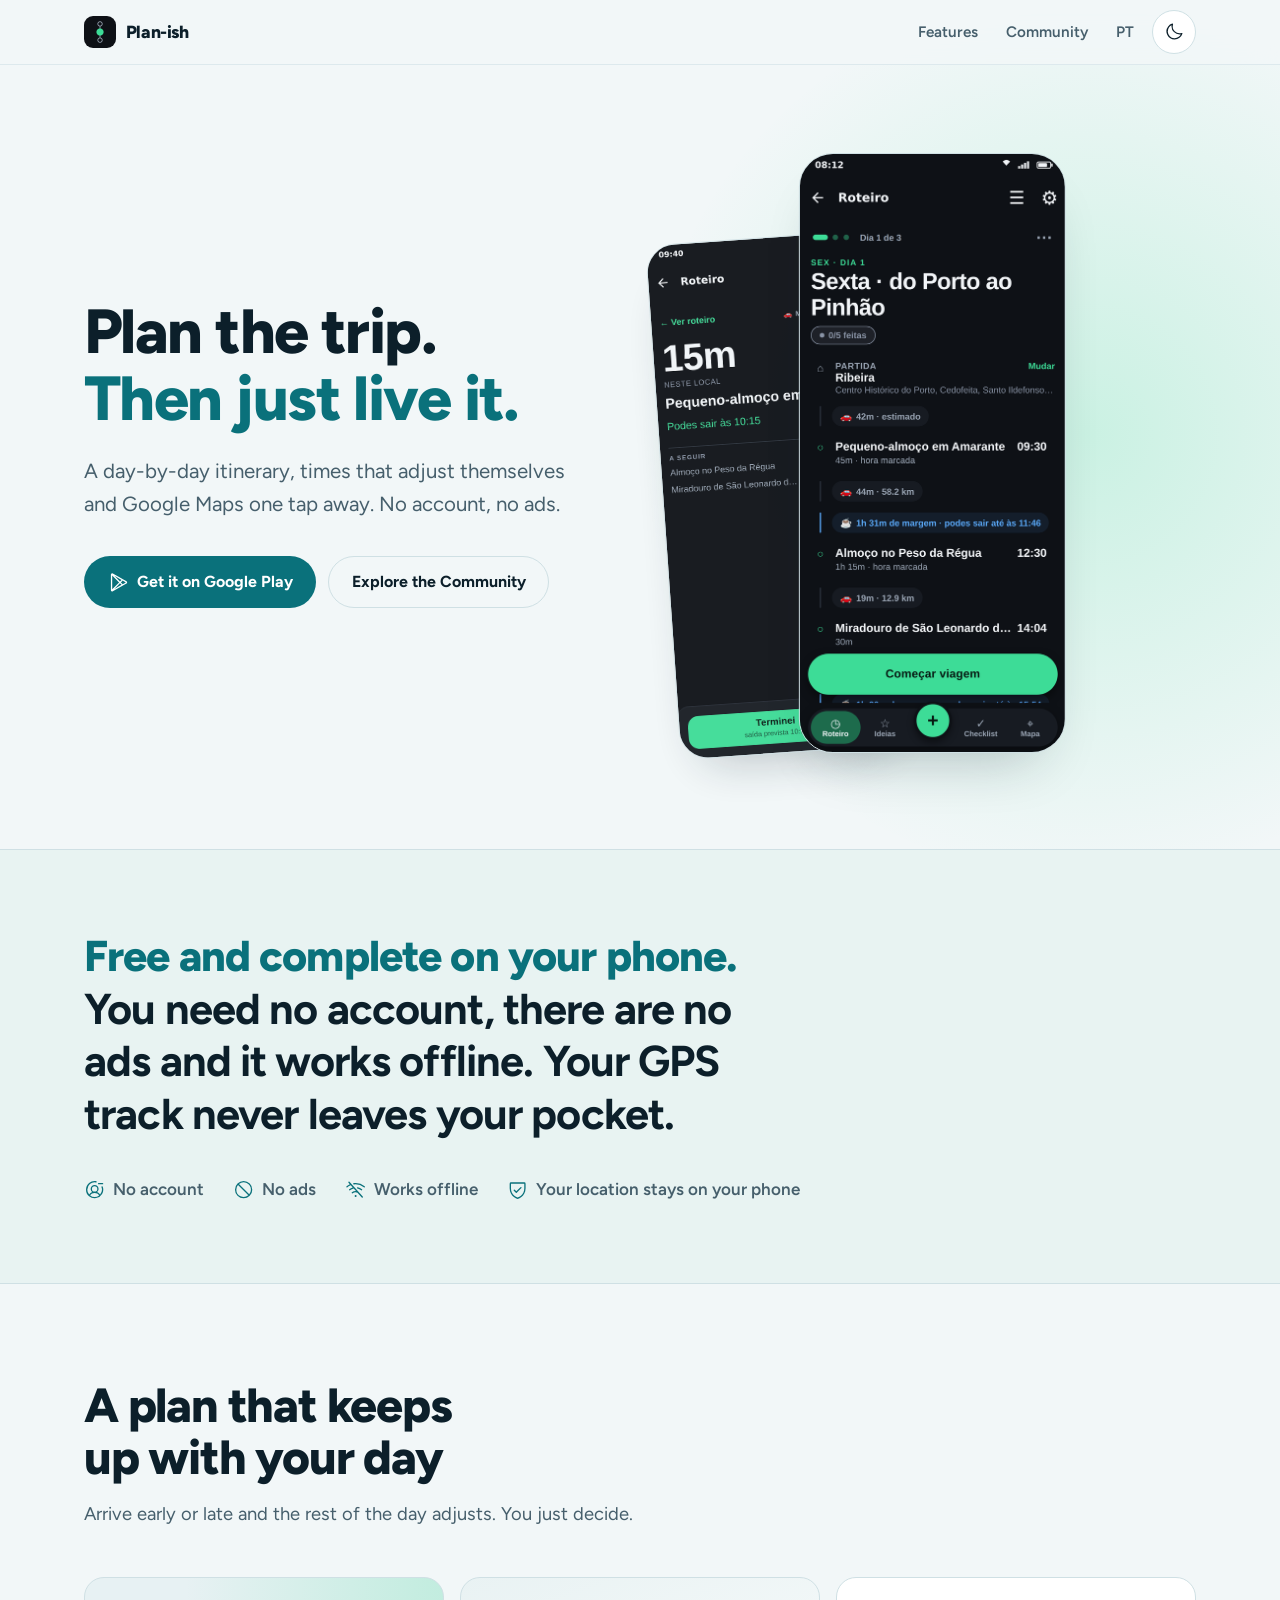
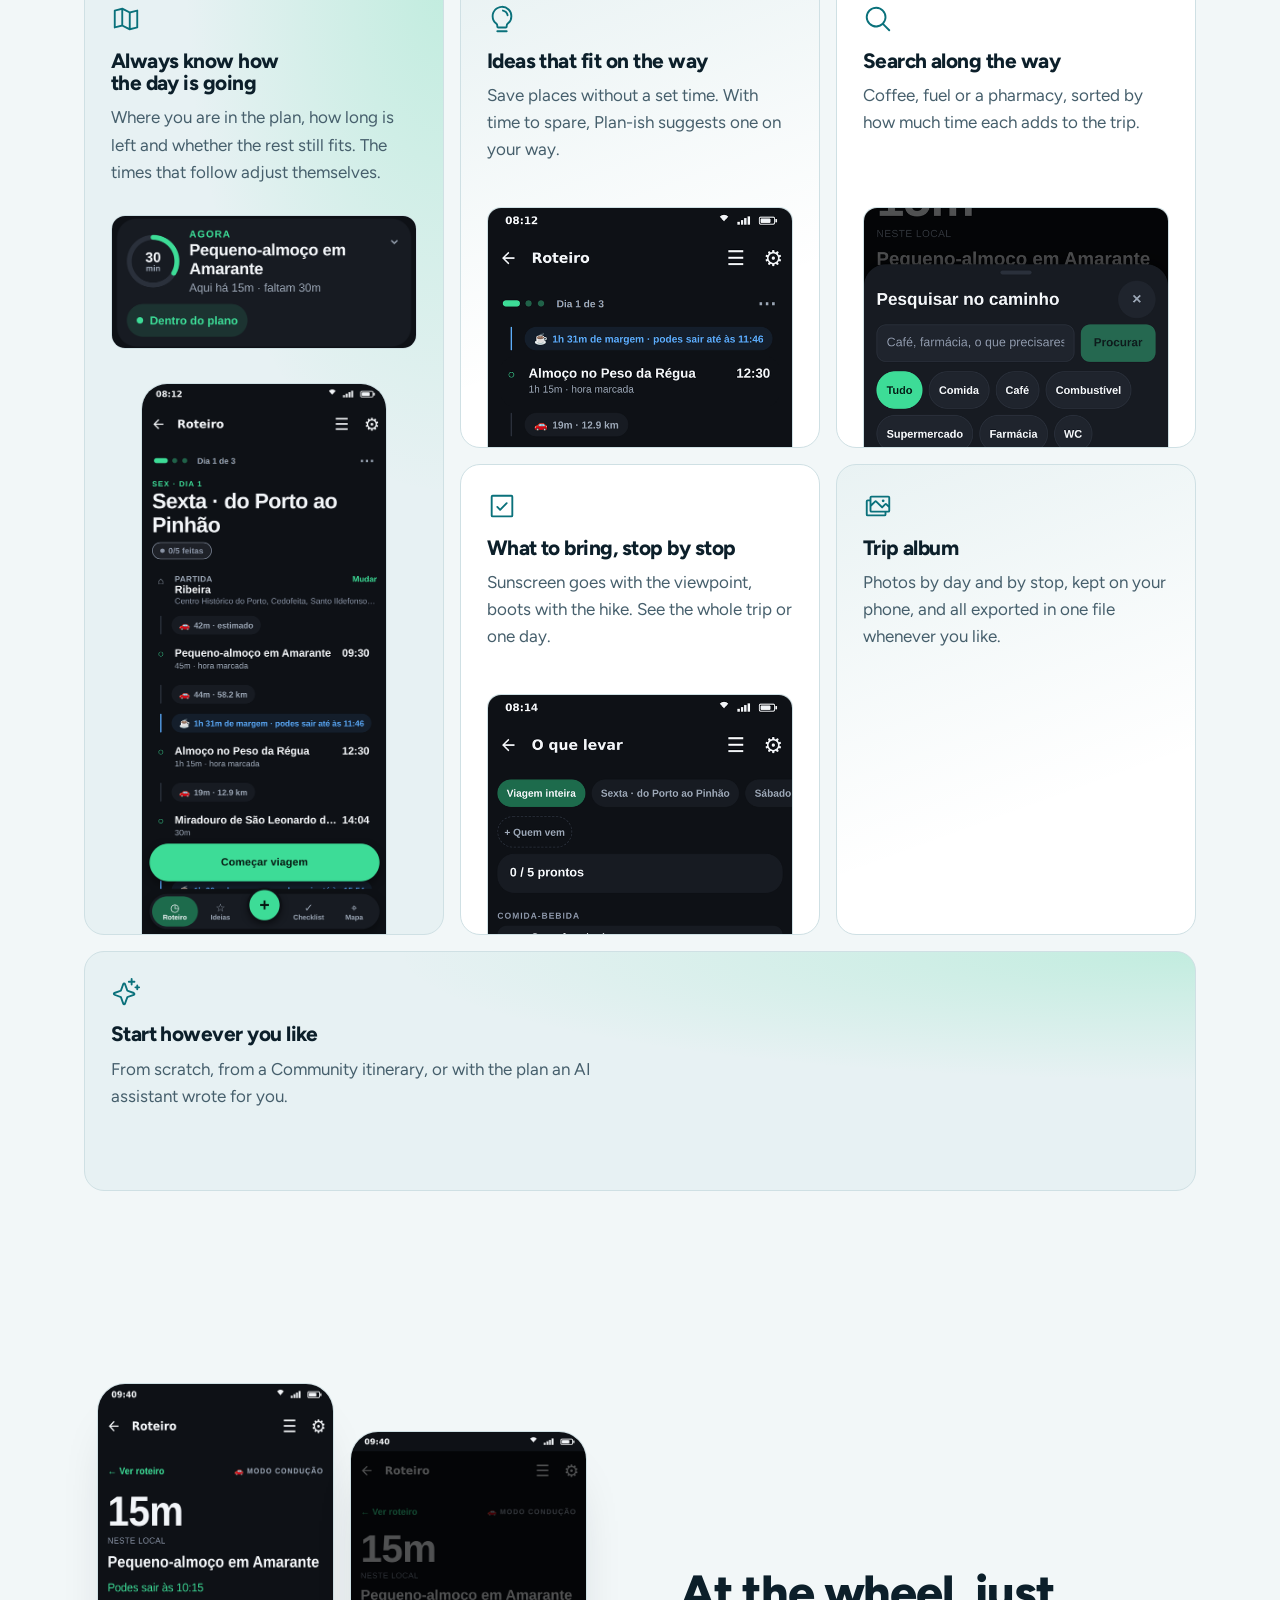
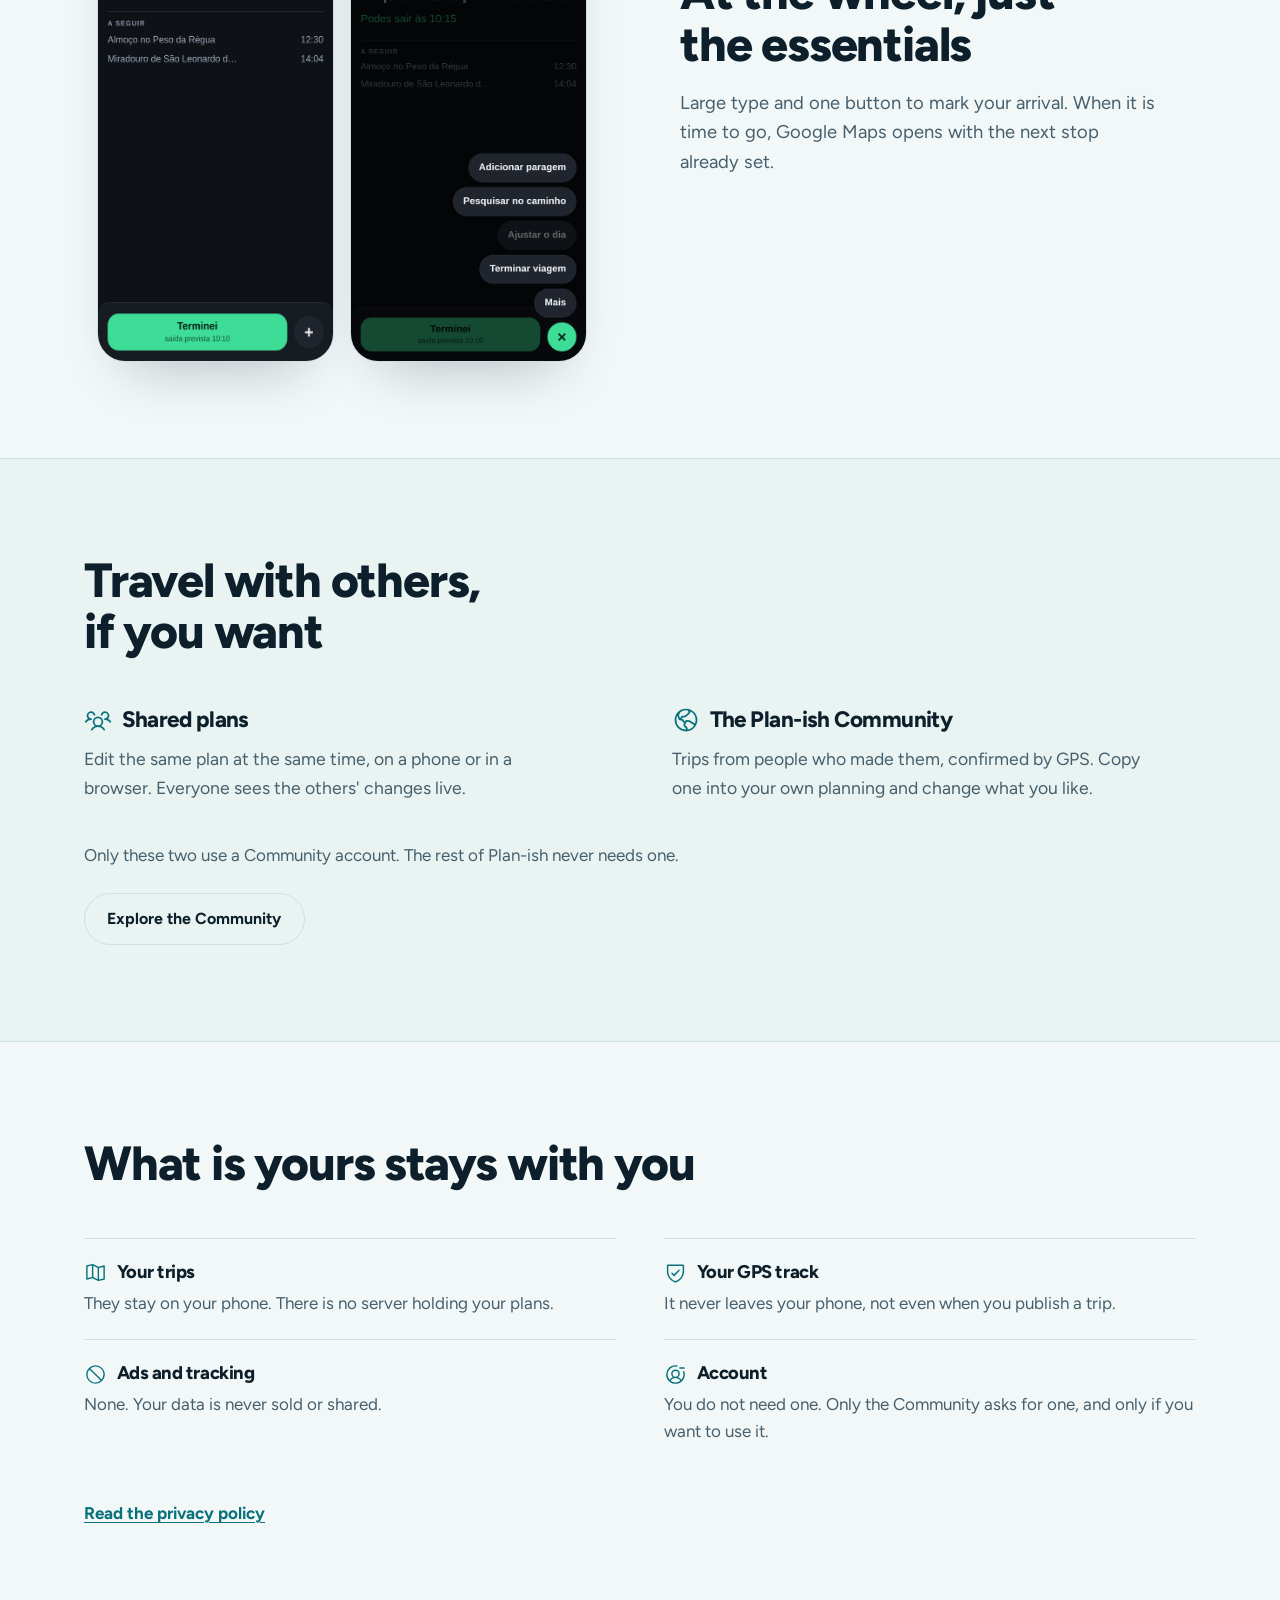
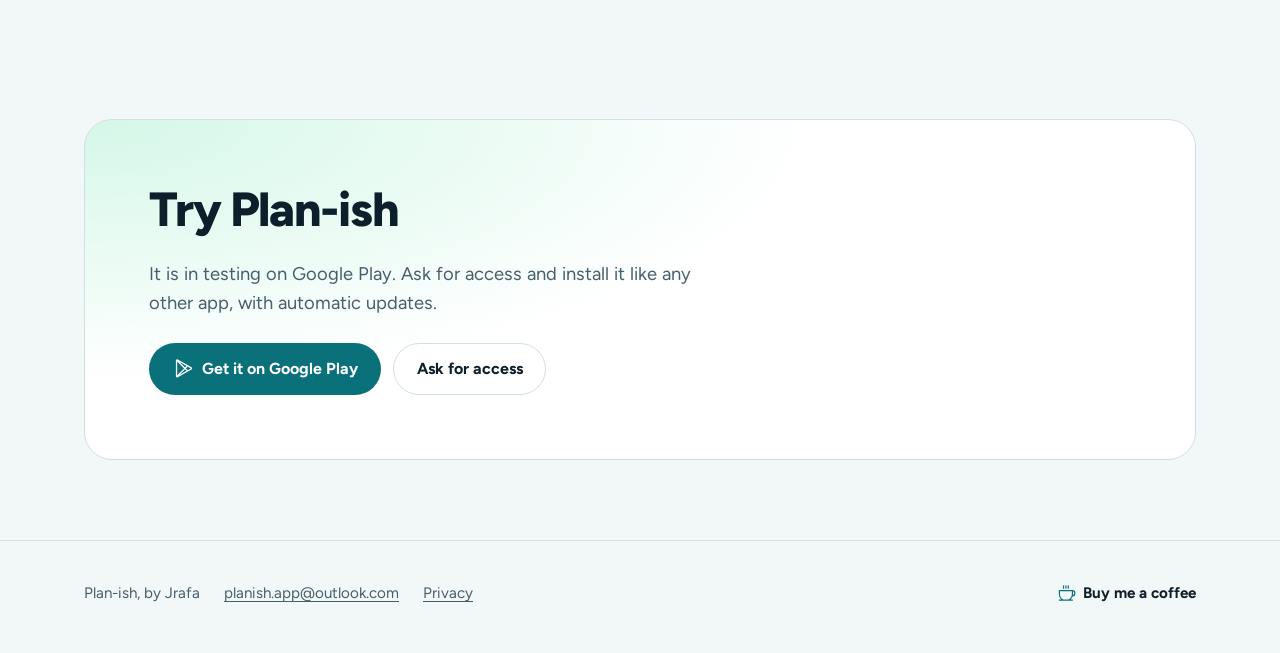
==== commit 528f9346: "Home: Brisa palette, light by default with a dark-mode button; features as a swipeable carousel on p" ====
--- a/index.en.html
+++ b/index.en.html
@@ -5,8 +5,8 @@
 <meta name="viewport" content="width=device-width, initial-scale=1">
 <title>Plan-ish: plan the trip, then live it</title>
 <meta name="description" content="A trip planner and travel companion for Android. A day-by-day itinerary, times that adjust themselves and Google Maps one tap away. No account, no ads.">
-<meta name="theme-color" content="#0A120F" media="(prefers-color-scheme: dark)">
-<meta name="theme-color" content="#F3F7F4" media="(prefers-color-scheme: light)">
+<meta name="theme-color" content="#F2F7F8">
+<script>try { if (localStorage.getItem('planish-theme') === 'dark') document.documentElement.dataset.theme = 'dark'; } catch (e) {}</script>
 <meta property="og:type" content="website">
 <meta property="og:title" content="Plan-ish: plan the trip, then live it">
 <meta property="og:description" content="A day-by-day itinerary, times that adjust themselves and Google Maps one tap away. No account, no ads.">
@@ -25,6 +25,7 @@
       <a class="wide" href="#funcionalidades">Features</a>
       <a href="https://jrafael-rep.github.io/plan-ish-community/">Community</a>
       <a href="index.html" hreflang="pt-PT" lang="pt-PT">PT</a>
+      <button class="mode" type="button" aria-pressed="false" aria-label="Dark mode" title="Dark mode"><span class="to-dark"><svg class="icon" aria-hidden="true" focusable="false" xmlns="http://www.w3.org/2000/svg" viewBox="0 0 256 256" fill="currentColor"><path d="M233.54,142.23a8,8,0,0,0-8-2,88.08,88.08,0,0,1-109.8-109.8,8,8,0,0,0-10-10,104.84,104.84,0,0,0-52.91,37A104,104,0,0,0,136,224a103.09,103.09,0,0,0,62.52-20.88,104.84,104.84,0,0,0,37-52.91A8,8,0,0,0,233.54,142.23ZM188.9,190.34A88,88,0,0,1,65.66,67.11a89,89,0,0,1,31.4-26A106,106,0,0,0,96,56,104.11,104.11,0,0,0,200,160a106,106,0,0,0,14.92-1.06A89,89,0,0,1,188.9,190.34Z"/></svg></span><span class="to-light"><svg class="icon" aria-hidden="true" focusable="false" xmlns="http://www.w3.org/2000/svg" viewBox="0 0 256 256" fill="currentColor"><path d="M120,40V16a8,8,0,0,1,16,0V40a8,8,0,0,1-16,0Zm72,88a64,64,0,1,1-64-64A64.07,64.07,0,0,1,192,128Zm-16,0a48,48,0,1,0-48,48A48.05,48.05,0,0,0,176,128ZM58.34,69.66A8,8,0,0,0,69.66,58.34l-16-16A8,8,0,0,0,42.34,53.66Zm0,116.68-16,16a8,8,0,0,0,11.32,11.32l16-16a8,8,0,0,0-11.32-11.32ZM192,72a8,8,0,0,0,5.66-2.34l16-16a8,8,0,0,0-11.32-11.32l-16,16A8,8,0,0,0,192,72Zm5.66,114.34a8,8,0,0,0-11.32,11.32l16,16a8,8,0,0,0,11.32-11.32ZM48,128a8,8,0,0,0-8-8H16a8,8,0,0,0,0,16H40A8,8,0,0,0,48,128Zm80,80a8,8,0,0,0-8,8v24a8,8,0,0,0,16,0V216A8,8,0,0,0,128,208Zm112-88H216a8,8,0,0,0,0,16h24a8,8,0,0,0,0-16Z"/></svg></span></button>
     </nav>
   </div>
 </header>
@@ -171,6 +172,39 @@
 </footer>
 
 <script>
+  // Light by default; the button at the top switches and is remembered (the Community site shares the choice).
+  (function () {
+    var root = document.documentElement, button = document.querySelector('.mode'), meta = document.querySelector('meta[name="theme-color"]');
+    function show() {
+      var dark = root.dataset.theme === 'dark';
+      button.setAttribute('aria-pressed', String(dark));
+      meta.setAttribute('content', dark ? '#0E1B26' : '#F2F7F8');
+    }
+    button.addEventListener('click', function () {
+      if (root.dataset.theme === 'dark') delete root.dataset.theme; else root.dataset.theme = 'dark';
+      try { localStorage.setItem('planish-theme', root.dataset.theme === 'dark' ? 'dark' : 'light'); } catch (e) {}
+      show();
+    });
+    show();
+  })();
+
+  // Carousel on phones: the dots say which card you are on.
+  (function () {
+    var bento = document.querySelector('.bento');
+    var tiles = bento.children, dots = document.createElement('div');
+    dots.className = 'dots'; dots.setAttribute('aria-hidden', 'true');
+    for (var i = 0; i < tiles.length; i++) dots.appendChild(document.createElement('i'));
+    bento.after(dots);
+    function mark() {
+      var step = tiles.length > 1 ? tiles[1].offsetLeft - tiles[0].offsetLeft : 1;
+      var at = Math.round(bento.scrollLeft / step);
+      if (bento.scrollLeft + bento.clientWidth >= bento.scrollWidth - 4) at = tiles.length - 1;
+      for (var j = 0; j < dots.children.length; j++) dots.children[j].classList.toggle('on', j === at);
+    }
+    bento.addEventListener('scroll', mark, { passive: true });
+    mark();
+  })();
+
   // Reveal on entering the screen. Without IntersectionObserver, or with reduced motion, everything shows at once.
   (function () {
     var items = document.querySelectorAll('.rise');
--- a/assets/site.css
+++ b/assets/site.css
@@ -1,7 +1,8 @@
 /*
   Plan-ish, página de apresentação.
-  Paleta "Pinhal": escuros com tom de pinhal e um só acento, o verde da app.
-  É também o tema por defeito da app (src/ui/themes/index.ts, "pinhal").
+  Paleta "Brisa": claro por defeito, em azuis e verdes; "Brisa noite" com o
+  botão do topo (data-theme="dark"). A mesma do site da Comunidade e do tema
+  por defeito da app (src/ui/themes/index.ts, "brisa" e "brisa-noite").
   Letra: Figtree (SIL OFL 1.1, assets/fonts/OFL.txt). Ícones: Phosphor (MIT).
 */
 @font-face {
@@ -13,38 +14,37 @@
 }
 
 :root {
-  color-scheme: dark light;
-  --bg: #0A120F;
-  --bg-2: #0D1713;
-  --surface: #111B17;
-  --raised: #18261F;
-  --line: #25382E;
-  --fg: #ECF3EF;
-  --muted: #9DB0A6;
-  --accent: #3DDC97;
-  --accent-soft: rgba(61, 220, 151, .12);
-  --accent-ink: #04140C;
-  --glow: rgba(61, 220, 151, .16);
-  --shadow: 0 30px 60px -30px rgba(0, 0, 0, .7);
+  color-scheme: light;
+  --bg: #F2F7F8;
+  --bg-2: #E8F3F2;
+  --surface: #FFFFFF;
+  --raised: #E7F1F3;
+  --line: #CFE0E4;
+  --fg: #0C1F2A;
+  --muted: #465F6C;
+  --accent: #0A717B;
+  --accent-soft: rgba(10, 113, 123, .09);
+  --accent-ink: #FFFFFF;
+  --glow: rgba(61, 220, 151, .22);
+  --shadow: 0 30px 60px -32px rgba(12, 31, 42, .32);
   --r: 20px;
   --r-sm: 14px;
   --font: "Figtree", system-ui, -apple-system, "Segoe UI", Roboto, sans-serif;
 }
-@media (prefers-color-scheme: light) {
-  :root {
-    --bg: #F3F7F4;
-    --bg-2: #EAF1EC;
-    --surface: #FFFFFF;
-    --raised: #E3ECE6;
-    --line: #D0DDD5;
-    --fg: #0D1A14;
-    --muted: #4B5E54;
-    --accent: #0B6E47;
-    --accent-soft: rgba(11, 110, 71, .09);
-    --accent-ink: #F2FBF6;
-    --glow: rgba(11, 110, 71, .12);
-    --shadow: 0 30px 60px -32px rgba(13, 40, 28, .35);
-  }
+:root[data-theme="dark"] {
+  color-scheme: dark;
+  --bg: #0E1B26;
+  --bg-2: #122230;
+  --surface: #152634;
+  --raised: #1D3242;
+  --line: #2B4659;
+  --fg: #EAF3F8;
+  --muted: #A2B9C8;
+  --accent: #45D1D0;
+  --accent-soft: rgba(69, 209, 208, .12);
+  --accent-ink: #04191A;
+  --glow: rgba(69, 209, 208, .15);
+  --shadow: 0 30px 60px -30px rgba(0, 0, 0, .6);
 }
 
 * { box-sizing: border-box; }
@@ -73,6 +73,13 @@
 .top nav a { color: var(--muted); text-decoration: none; font-weight: 600; font-size: .95rem; padding: .5rem .75rem; border-radius: 999px; white-space: nowrap; }
 .top nav a:hover { color: var(--fg); background: var(--raised); }
 @media (max-width: 34rem) { .top nav .wide { display: none; } }
+.mode { display: grid; place-items: center; width: 44px; height: 44px; margin-left: .15rem; border: 1px solid var(--line); border-radius: 999px; background: var(--surface); color: var(--fg); cursor: pointer; transition: background-color .2s, transform .25s cubic-bezier(.16, 1, .3, 1); }
+.mode:hover { background: var(--raised); }
+.mode:active { transform: scale(.94); }
+.mode .icon { width: 20px; height: 20px; }
+.mode .to-light, :root[data-theme="dark"] .mode .to-dark { display: none; }
+:root[data-theme="dark"] .mode .to-light { display: contents; }
+.mode .to-dark { display: contents; }
 
 /* ---------------------------------------------------------- botões */
 .btn { display: inline-flex; align-items: center; gap: .55rem; min-height: 52px; padding: 0 1.4rem; border-radius: 999px; font-weight: 700; font-size: 1rem; text-decoration: none; white-space: nowrap; border: 1px solid transparent; transition: transform .25s cubic-bezier(.16, 1, .3, 1), background-color .2s, border-color .2s; }
@@ -121,6 +128,28 @@
 .tile .icon { width: 30px; height: 30px; color: var(--accent); margin-bottom: .4rem; }
 .tile .shot { margin-top: auto; border-radius: var(--r-sm) var(--r-sm) 0 0; border: 1px solid var(--line); border-bottom: 0; width: 100%; height: 15rem; object-fit: cover; object-position: top; margin-bottom: -1.6rem; }
 .tile .card { margin-top: 1.2rem; border-radius: var(--r-sm); border: 1px solid var(--line); width: 100%; height: auto; }
+/* Telemóvel: as seis funcionalidades num carrossel horizontal, cada cartão com
+   uma imagem só, em vez de uma coluna que nunca mais acaba. */
+@media (max-width: 47.99rem) {
+  .section { padding: 4.5rem 0; }
+  .bento {
+    grid-template-columns: none; grid-auto-flow: column; grid-auto-columns: 84%; gap: .75rem;
+    overflow-x: auto; overscroll-behavior-x: contain; scroll-snap-type: x mandatory; scrollbar-width: none;
+    margin: 2rem -1.25rem 0; padding: 0 1.25rem .25rem; scroll-padding-inline: 1.25rem;
+  }
+  .bento::-webkit-scrollbar { display: none; }
+  .tile { scroll-snap-align: start; height: 26rem; padding: 1.35rem; }
+  .tile h3 { font-size: 1.2rem; }
+  .tile .shot { height: 12.5rem; margin-bottom: -1.35rem; }
+  .tall .phone-in { display: none; }
+  .tall .card { margin-top: auto; }
+  .dots { display: flex; justify-content: center; gap: .4rem; margin-top: 1.1rem; }
+  .dots i { width: 7px; height: 7px; border-radius: 999px; background: var(--line); transition: width .3s cubic-bezier(.16, 1, .3, 1), background-color .3s; }
+  .dots i.on { width: 22px; background: var(--accent); }
+  .drive .pair img:last-child { display: none; }
+  .drive .pair img { width: min(230px, 64%); }
+}
+@media (min-width: 48rem) { .dots { display: none; } }
 .tile.tint { background: linear-gradient(160deg, var(--accent-soft), transparent 70%), var(--surface); }
 .tile.deep { background: radial-gradient(120% 90% at 100% 0%, var(--glow), transparent 60%), var(--raised); }
 .tall .phone-in { margin: 1.5rem auto -1.6rem; width: min(260px, 80%); height: auto; aspect-ratio: 540 / 1213; object-fit: cover; object-position: top; border-radius: 26px 26px 0 0; border: 1px solid var(--line); border-bottom: 0; }
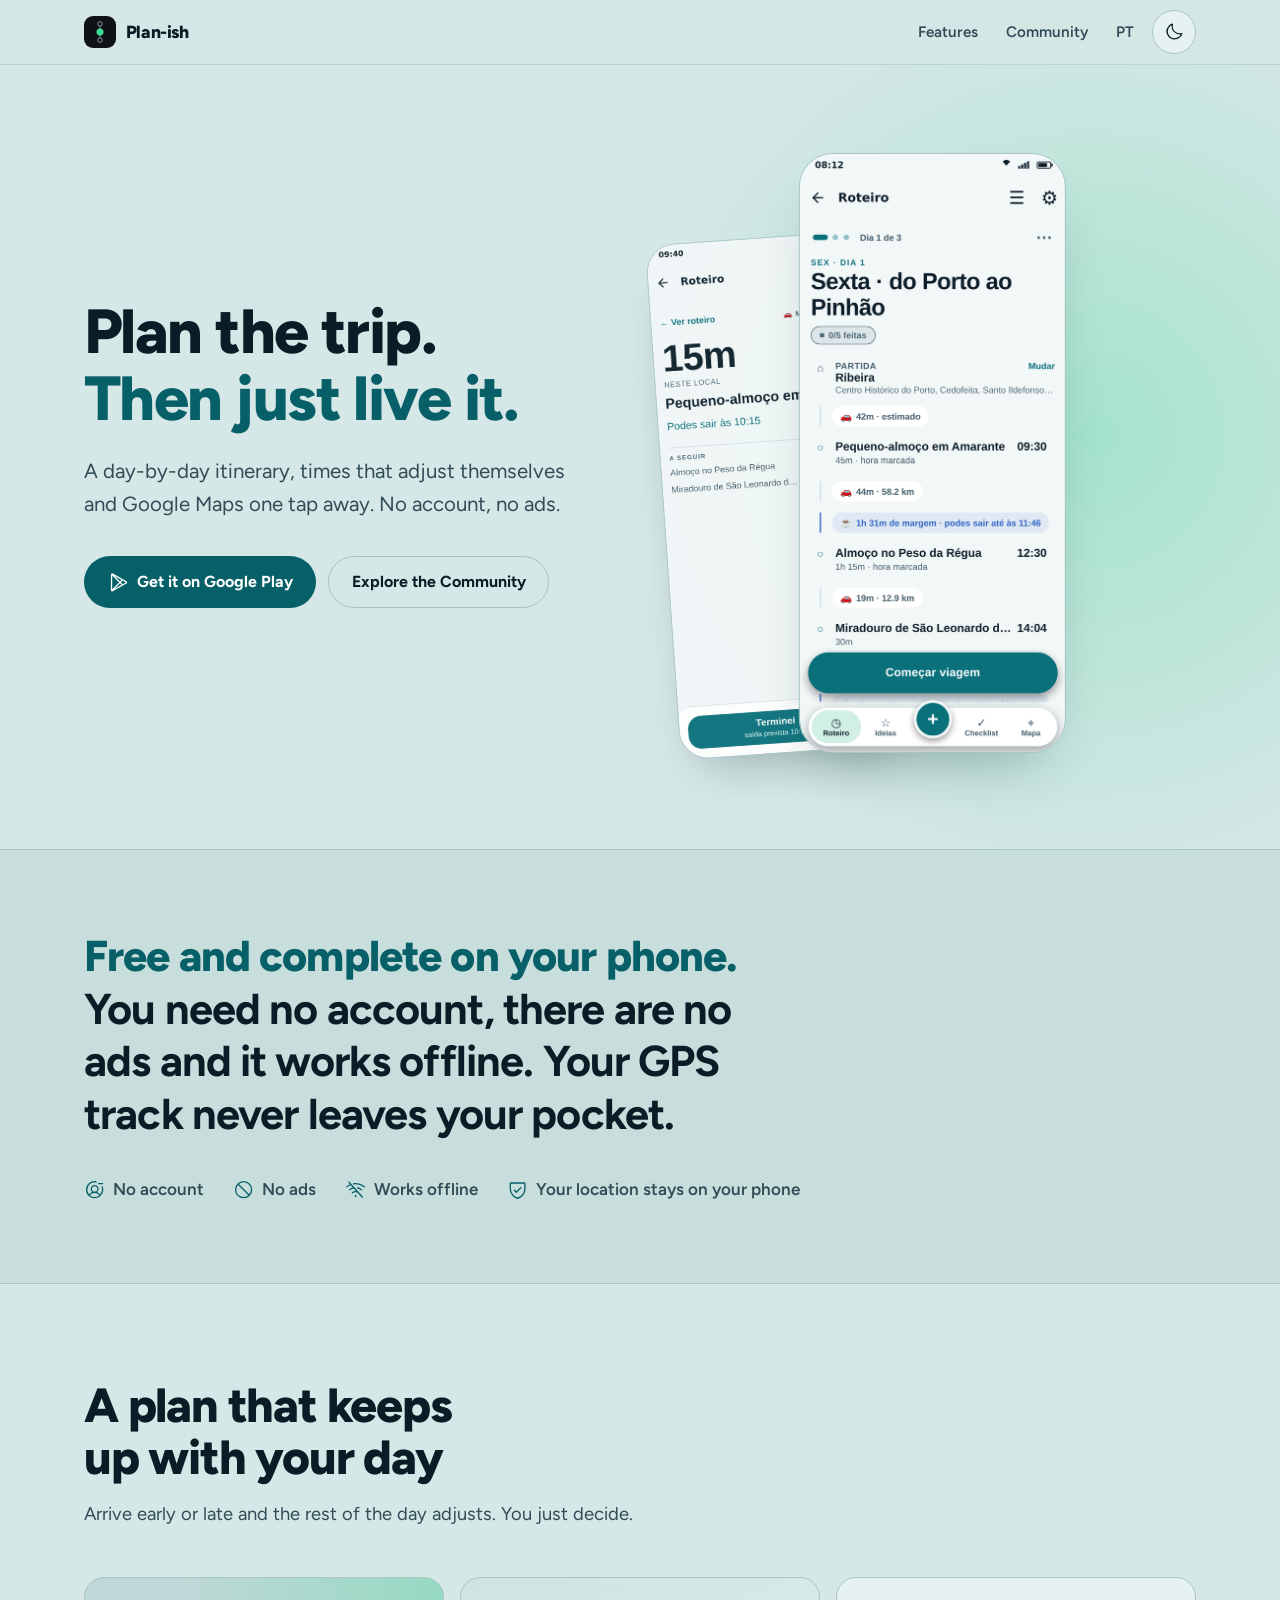
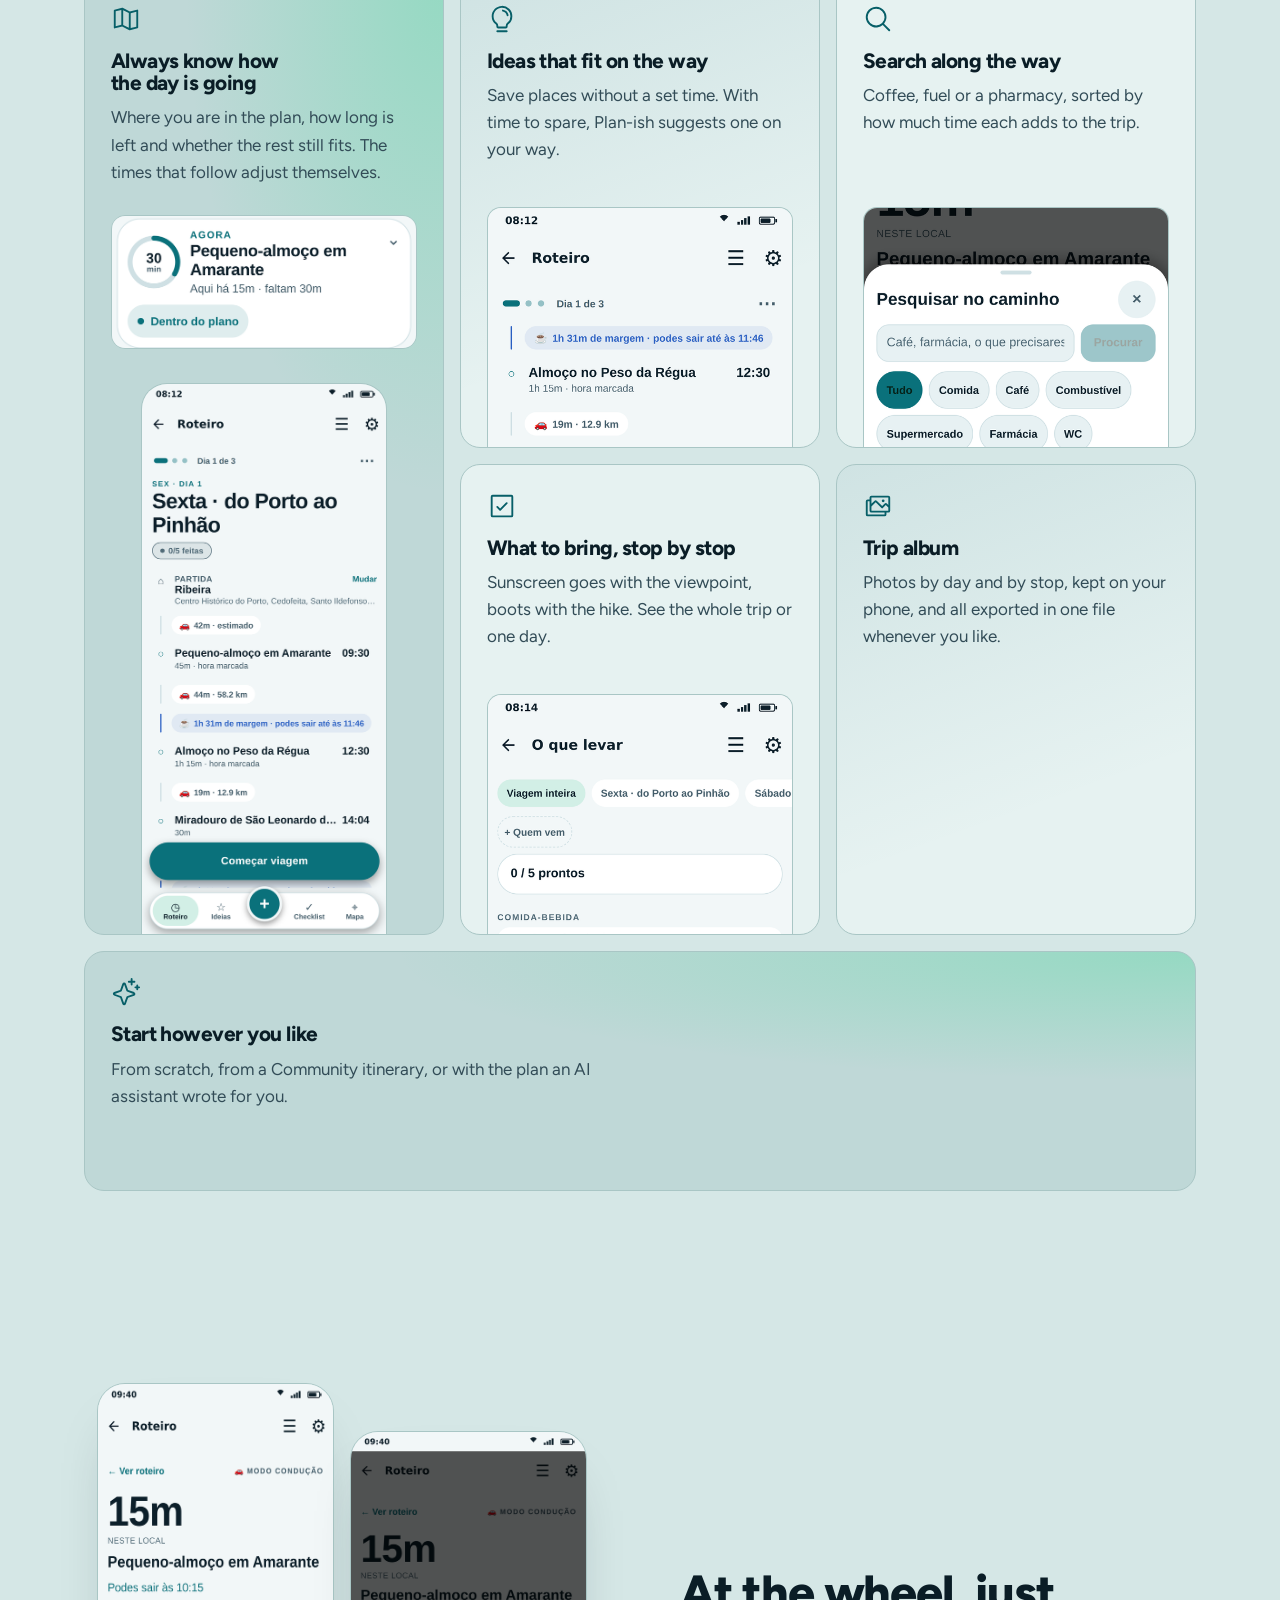
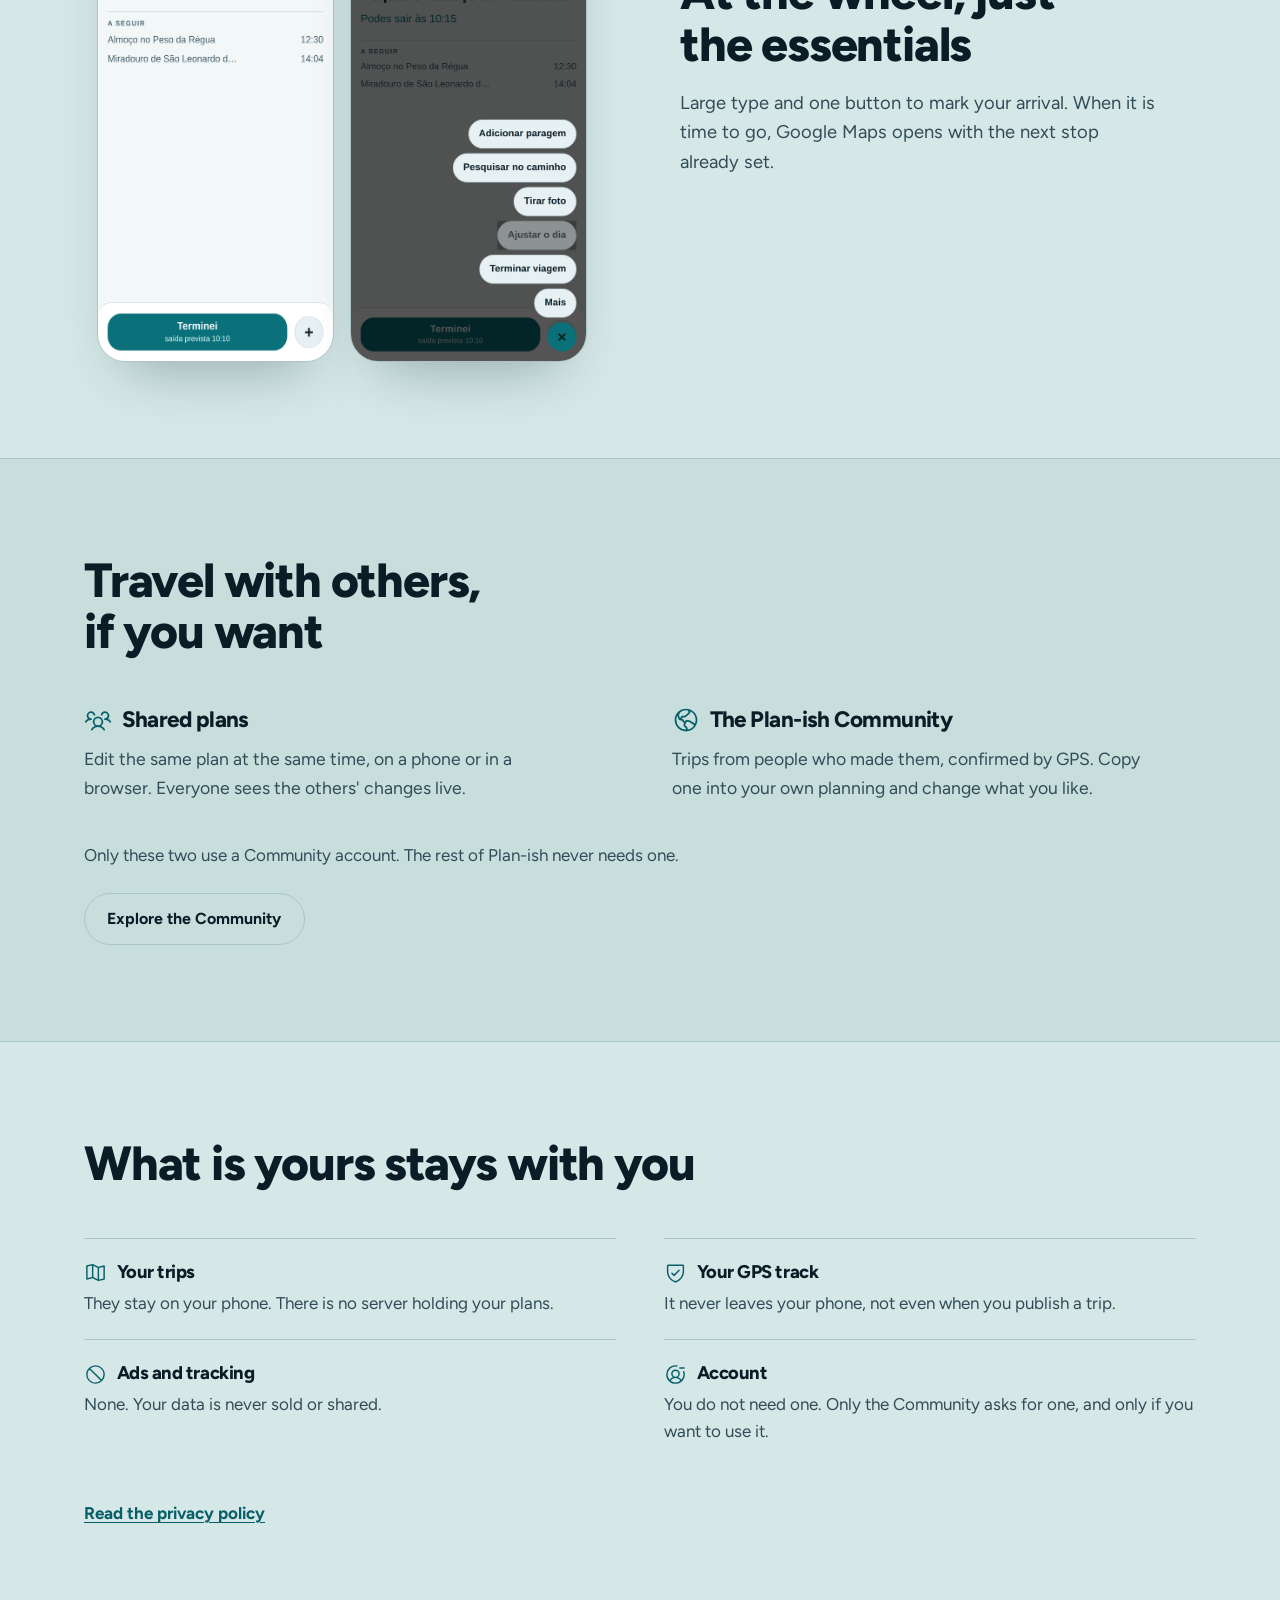
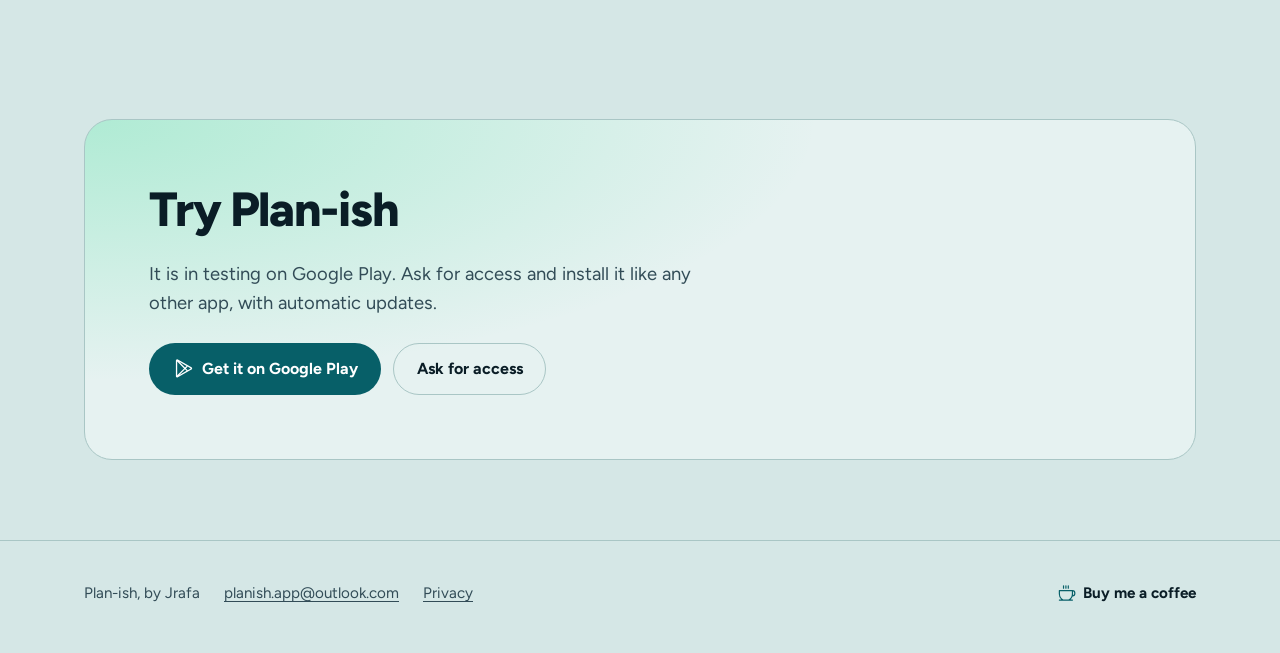
==== commit c9d6edf6: "Home: sea-glass light mode and app captures that match the page's mode - Light mode tinted rather th" ====
--- a/index.en.html
+++ b/index.en.html
@@ -5,7 +5,7 @@
 <meta name="viewport" content="width=device-width, initial-scale=1">
 <title>Plan-ish: plan the trip, then live it</title>
 <meta name="description" content="A trip planner and travel companion for Android. A day-by-day itinerary, times that adjust themselves and Google Maps one tap away. No account, no ads.">
-<meta name="theme-color" content="#F2F7F8">
+<meta name="theme-color" content="#D5E7E6">
 <script>try { if (localStorage.getItem('planish-theme') === 'dark') document.documentElement.dataset.theme = 'dark'; } catch (e) {}</script>
 <meta property="og:type" content="website">
 <meta property="og:title" content="Plan-ish: plan the trip, then live it">
@@ -42,8 +42,10 @@
         </div>
       </div>
       <div class="phones rise" aria-label="Plan-ish on a phone">
-        <img class="phone back" src="assets/shot-conducao.png" width="540" height="1213" alt="Driving mode: 15 minutes here, you can leave at 10:15, lunch in Peso da Régua next.">
-        <img class="phone front" src="assets/shot-roteiro.png" width="540" height="1213" alt="A Friday itinerary from Porto to Pinhão, with the time of each stop, the drives and the slack between them.">
+        <img class="on-light phone back" src="assets/shot-conducao-light.png" width="540" height="1213" alt="Driving mode: 15 minutes here, you can leave at 10:15, lunch in Peso da Régua next.">
+<img class="on-dark phone back" src="assets/shot-conducao.png" width="540" height="1213" alt="Driving mode: 15 minutes here, you can leave at 10:15, lunch in Peso da Régua next.">
+        <img class="on-light phone front" src="assets/shot-roteiro-light.png" width="540" height="1213" alt="A Friday itinerary from Porto to Pinhão, with the time of each stop, the drives and the slack between them.">
+<img class="on-dark phone front" src="assets/shot-roteiro.png" width="540" height="1213" alt="A Friday itinerary from Porto to Pinhão, with the time of each stop, the drives and the slack between them.">
       </div>
     </div>
   </section>
@@ -69,26 +71,31 @@
           <svg class="icon" aria-hidden="true" focusable="false" xmlns="http://www.w3.org/2000/svg" viewBox="0 0 256 256" fill="currentColor"><path d="M228.92,49.69a8,8,0,0,0-6.86-1.45L160.93,63.52,99.58,32.84a8,8,0,0,0-5.52-.6l-64,16A8,8,0,0,0,24,56V200a8,8,0,0,0,9.94,7.76l61.13-15.28,61.35,30.68A8.15,8.15,0,0,0,160,224a8,8,0,0,0,1.94-.24l64-16A8,8,0,0,0,232,200V56A8,8,0,0,0,228.92,49.69ZM104,52.94l48,24V203.06l-48-24ZM40,62.25l48-12v127.5l-48,12Zm176,131.5-48,12V78.25l48-12Z"/></svg>
           <h3>Always know how the day is going</h3>
           <p>Where you are in the plan, how long is left and whether the rest still fits. The times that follow adjust themselves.</p>
-          <img class="card" src="assets/card-agora.png" width="666" height="289" alt="Now card: breakfast in Amarante, here for 15 minutes, 30 to go, on plan." loading="lazy">
-          <img class="phone-in" src="assets/shot-roteiro.png" width="540" height="1213" alt="" loading="lazy">
+          <img class="on-light card" src="assets/card-agora-light.png" width="666" height="289" alt="Now card: breakfast in Amarante, here for 15 minutes, 30 to go, on plan." loading="lazy">
+<img class="on-dark card" src="assets/card-agora.png" width="666" height="289" alt="Now card: breakfast in Amarante, here for 15 minutes, 30 to go, on plan." loading="lazy">
+          <img class="on-light phone-in" src="assets/shot-roteiro-light.png" width="540" height="1213" alt="" loading="lazy">
+<img class="on-dark phone-in" src="assets/shot-roteiro.png" width="540" height="1213" alt="" loading="lazy">
         </article>
         <article class="tile tint rise">
           <svg class="icon" aria-hidden="true" focusable="false" xmlns="http://www.w3.org/2000/svg" viewBox="0 0 256 256" fill="currentColor"><path d="M176,232a8,8,0,0,1-8,8H88a8,8,0,0,1,0-16h80A8,8,0,0,1,176,232Zm40-128a87.55,87.55,0,0,1-33.64,69.21A16.24,16.24,0,0,0,176,186v6a16,16,0,0,1-16,16H96a16,16,0,0,1-16-16v-6a16,16,0,0,0-6.23-12.66A87.59,87.59,0,0,1,40,104.49C39.74,56.83,78.26,17.14,125.88,16A88,88,0,0,1,216,104Zm-16,0a72,72,0,0,0-73.74-72c-39,.92-70.47,33.39-70.26,72.39a71.65,71.65,0,0,0,27.64,56.3A32,32,0,0,1,96,186v6h64v-6a32.15,32.15,0,0,1,12.47-25.35A71.65,71.65,0,0,0,200,104Zm-16.11-9.34a57.6,57.6,0,0,0-46.56-46.55,8,8,0,0,0-2.66,15.78c16.57,2.79,30.63,16.85,33.44,33.45A8,8,0,0,0,176,104a9,9,0,0,0,1.35-.11A8,8,0,0,0,183.89,94.66Z"/></svg>
           <h3>Ideas that fit on the way</h3>
           <p>Save places without a set time. With time to spare, Plan-ish suggests one on your way.</p>
-          <img class="shot" src="assets/shot-sugestao.png" width="540" height="1213" alt="Suggestion: about 1h20 free, and a viewpoint on the way." loading="lazy">
+          <img class="on-light shot" src="assets/shot-sugestao-light.png" width="540" height="1213" alt="Suggestion: about 1h20 free, and a viewpoint on the way." loading="lazy">
+<img class="on-dark shot" src="assets/shot-sugestao.png" width="540" height="1213" alt="Suggestion: about 1h20 free, and a viewpoint on the way." loading="lazy">
         </article>
         <article class="tile rise">
           <svg class="icon" aria-hidden="true" focusable="false" xmlns="http://www.w3.org/2000/svg" viewBox="0 0 256 256" fill="currentColor"><path d="M229.66,218.34l-50.07-50.06a88.11,88.11,0,1,0-11.31,11.31l50.06,50.07a8,8,0,0,0,11.32-11.32ZM40,112a72,72,0,1,1,72,72A72.08,72.08,0,0,1,40,112Z"/></svg>
           <h3>Search along the way</h3>
           <p>Coffee, fuel or a pharmacy, sorted by how much time each adds to the trip.</p>
-          <img class="shot" style="object-position: 50% 36%" src="assets/shot-caminho.png" width="540" height="1213" alt="Search along the way, with the detour for each result." loading="lazy">
+          <img class="on-light shot" style="object-position: 50% 36%" src="assets/shot-caminho-light.png" width="540" height="1213" alt="Search along the way, with the detour for each result." loading="lazy">
+<img class="on-dark shot" style="object-position: 50% 36%" src="assets/shot-caminho.png" width="540" height="1213" alt="Search along the way, with the detour for each result." loading="lazy">
         </article>
         <article class="tile rise">
           <svg class="icon" aria-hidden="true" focusable="false" xmlns="http://www.w3.org/2000/svg" viewBox="0 0 256 256" fill="currentColor"><path d="M173.66,98.34a8,8,0,0,1,0,11.32l-56,56a8,8,0,0,1-11.32,0l-24-24a8,8,0,0,1,11.32-11.32L112,148.69l50.34-50.35A8,8,0,0,1,173.66,98.34ZM224,48V208a16,16,0,0,1-16,16H48a16,16,0,0,1-16-16V48A16,16,0,0,1,48,32H208A16,16,0,0,1,224,48ZM208,208V48H48V208H208Z"/></svg>
           <h3>What to bring, stop by stop</h3>
           <p>Sunscreen goes with the viewpoint, boots with the hike. See the whole trip or one day.</p>
-          <img class="shot" src="assets/shot-checklist.png" width="540" height="1213" alt="Trip checklist, with the stops that need each item." loading="lazy">
+          <img class="on-light shot" src="assets/shot-checklist-light.png" width="540" height="1213" alt="Trip checklist, with the stops that need each item." loading="lazy">
+<img class="on-dark shot" src="assets/shot-checklist.png" width="540" height="1213" alt="Trip checklist, with the stops that need each item." loading="lazy">
         </article>
         <article class="tile tint rise">
           <svg class="icon" aria-hidden="true" focusable="false" xmlns="http://www.w3.org/2000/svg" viewBox="0 0 256 256" fill="currentColor"><path d="M216,40H72A16,16,0,0,0,56,56V72H40A16,16,0,0,0,24,88V200a16,16,0,0,0,16,16H184a16,16,0,0,0,16-16V184h16a16,16,0,0,0,16-16V56A16,16,0,0,0,216,40ZM72,56H216v62.75l-10.07-10.06a16,16,0,0,0-22.63,0l-20,20-44-44a16,16,0,0,0-22.62,0L72,109.37ZM184,200H40V88H56v80a16,16,0,0,0,16,16H184Zm32-32H72V132l36-36,49.66,49.66a8,8,0,0,0,11.31,0L194.63,120,216,141.38V168ZM160,84a12,12,0,1,1,12,12A12,12,0,0,1,160,84Z"/></svg>
@@ -107,8 +114,10 @@
   <section class="section drive">
     <div class="wrap">
       <div class="pair rise">
-        <img src="assets/shot-conducao.png" width="540" height="1213" alt="Driving mode in large type, with the button to mark departure." loading="lazy">
-        <img src="assets/shot-dial.png" width="540" height="1213" alt="Driving mode with the + button open: add a stop, search along the way, adjust the day." loading="lazy">
+        <img class="on-light a" src="assets/shot-conducao-light.png" width="540" height="1213" alt="Driving mode in large type, with the button to mark departure." loading="lazy">
+<img class="on-dark a" src="assets/shot-conducao.png" width="540" height="1213" alt="Driving mode in large type, with the button to mark departure." loading="lazy">
+        <img class="on-light b" src="assets/shot-dial-light.png" width="540" height="1213" alt="Driving mode with the + button open: add a stop, search along the way, adjust the day." loading="lazy">
+<img class="on-dark b" src="assets/shot-dial.png" width="540" height="1213" alt="Driving mode with the + button open: add a stop, search along the way, adjust the day." loading="lazy">
       </div>
       <div>
         <h2 class="rise">At the wheel, just the essentials</h2>
@@ -178,7 +187,7 @@
     function show() {
       var dark = root.dataset.theme === 'dark';
       button.setAttribute('aria-pressed', String(dark));
-      meta.setAttribute('content', dark ? '#0E1B26' : '#F2F7F8');
+      meta.setAttribute('content', dark ? '#0E1B26' : '#D5E7E6');
     }
     button.addEventListener('click', function () {
       if (root.dataset.theme === 'dark') delete root.dataset.theme; else root.dataset.theme = 'dark';
--- a/assets/site.css
+++ b/assets/site.css
@@ -1,7 +1,8 @@
 /*
   Plan-ish, página de apresentação.
-  Paleta "Brisa": claro por defeito, em azuis e verdes; "Brisa noite" com o
-  botão do topo (data-theme="dark"). A mesma do site da Comunidade e do tema
+  Paleta "Brisa": claro por defeito, em verde-água com mais cor do que o tema
+  da app (lá há outros temas para escolher); "Brisa noite" com o botão do topo
+  (data-theme="dark"). As capturas da app trocam com o modo (.on-light/.on-dark). A mesma do site da Comunidade e do tema
   por defeito da app (src/ui/themes/index.ts, "brisa" e "brisa-noite").
   Letra: Figtree (SIL OFL 1.1, assets/fonts/OFL.txt). Ícones: Phosphor (MIT).
 */
@@ -15,18 +16,18 @@
 
 :root {
   color-scheme: light;
-  --bg: #F2F7F8;
-  --bg-2: #E8F3F2;
-  --surface: #FFFFFF;
-  --raised: #E7F1F3;
-  --line: #CFE0E4;
-  --fg: #0C1F2A;
-  --muted: #465F6C;
-  --accent: #0A717B;
-  --accent-soft: rgba(10, 113, 123, .09);
+  --bg: #D5E7E6;
+  --bg-2: #C7DEDD;
+  --surface: #E6F2F1;
+  --raised: #BFD8D7;
+  --line: #A9C6C5;
+  --fg: #0A1D26;
+  --muted: #324C57;
+  --accent: #075F68;
+  --accent-soft: rgba(7, 95, 104, .10);
   --accent-ink: #FFFFFF;
-  --glow: rgba(61, 220, 151, .22);
-  --shadow: 0 30px 60px -32px rgba(12, 31, 42, .32);
+  --glow: rgba(61, 220, 151, .32);
+  --shadow: 0 30px 60px -30px rgba(8, 40, 44, .38);
   --r: 20px;
   --r-sm: 14px;
   --font: "Figtree", system-ui, -apple-system, "Segoe UI", Roboto, sans-serif;
@@ -80,6 +81,7 @@
 .mode .to-light, :root[data-theme="dark"] .mode .to-dark { display: none; }
 :root[data-theme="dark"] .mode .to-light { display: contents; }
 .mode .to-dark { display: contents; }
+:root:not([data-theme="dark"]) .on-dark, :root[data-theme="dark"] .on-light { display: none !important; }
 
 /* ---------------------------------------------------------- botões */
 .btn { display: inline-flex; align-items: center; gap: .55rem; min-height: 52px; padding: 0 1.4rem; border-radius: 999px; font-weight: 700; font-size: 1rem; text-decoration: none; white-space: nowrap; border: 1px solid transparent; transition: transform .25s cubic-bezier(.16, 1, .3, 1), background-color .2s, border-color .2s; }
@@ -146,7 +148,7 @@
   .dots { display: flex; justify-content: center; gap: .4rem; margin-top: 1.1rem; }
   .dots i { width: 7px; height: 7px; border-radius: 999px; background: var(--line); transition: width .3s cubic-bezier(.16, 1, .3, 1), background-color .3s; }
   .dots i.on { width: 22px; background: var(--accent); }
-  .drive .pair img:last-child { display: none; }
+  .drive .pair .b { display: none; }
   .drive .pair img { width: min(230px, 64%); }
 }
 @media (min-width: 48rem) { .dots { display: none; } }
@@ -161,7 +163,7 @@
 .drive p { color: var(--muted); font-size: 1.15rem; margin-top: 1.1rem; max-width: 30rem; }
 .drive .pair { display: flex; gap: 1rem; justify-content: center; }
 .drive .pair img { width: min(240px, 46%); height: auto; border-radius: 28px; border: 1px solid var(--line); box-shadow: var(--shadow); }
-.drive .pair img:last-child { margin-top: 3rem; }
+.drive .pair .b { margin-top: 3rem; }
 
 /* ------------------------------------------------------ com outros */
 .together { background: var(--bg-2); border-block: 1px solid var(--line); }
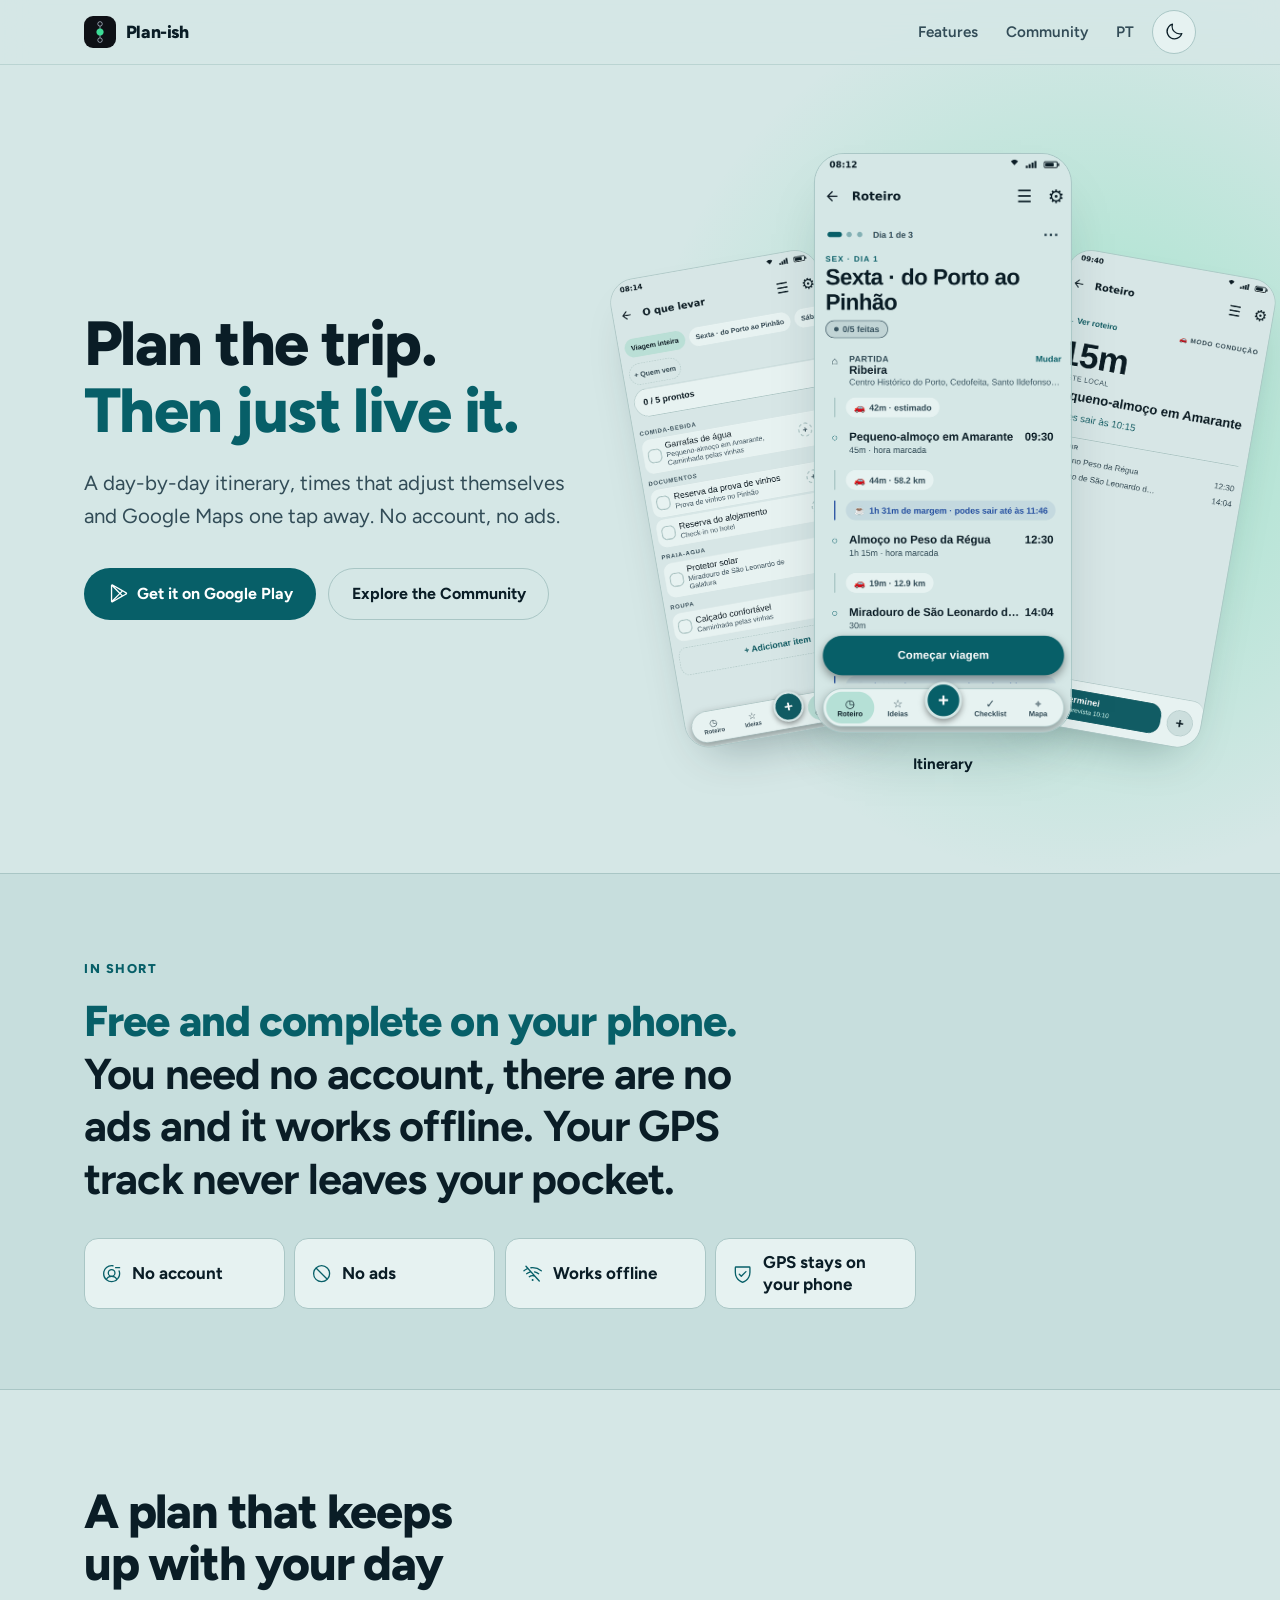
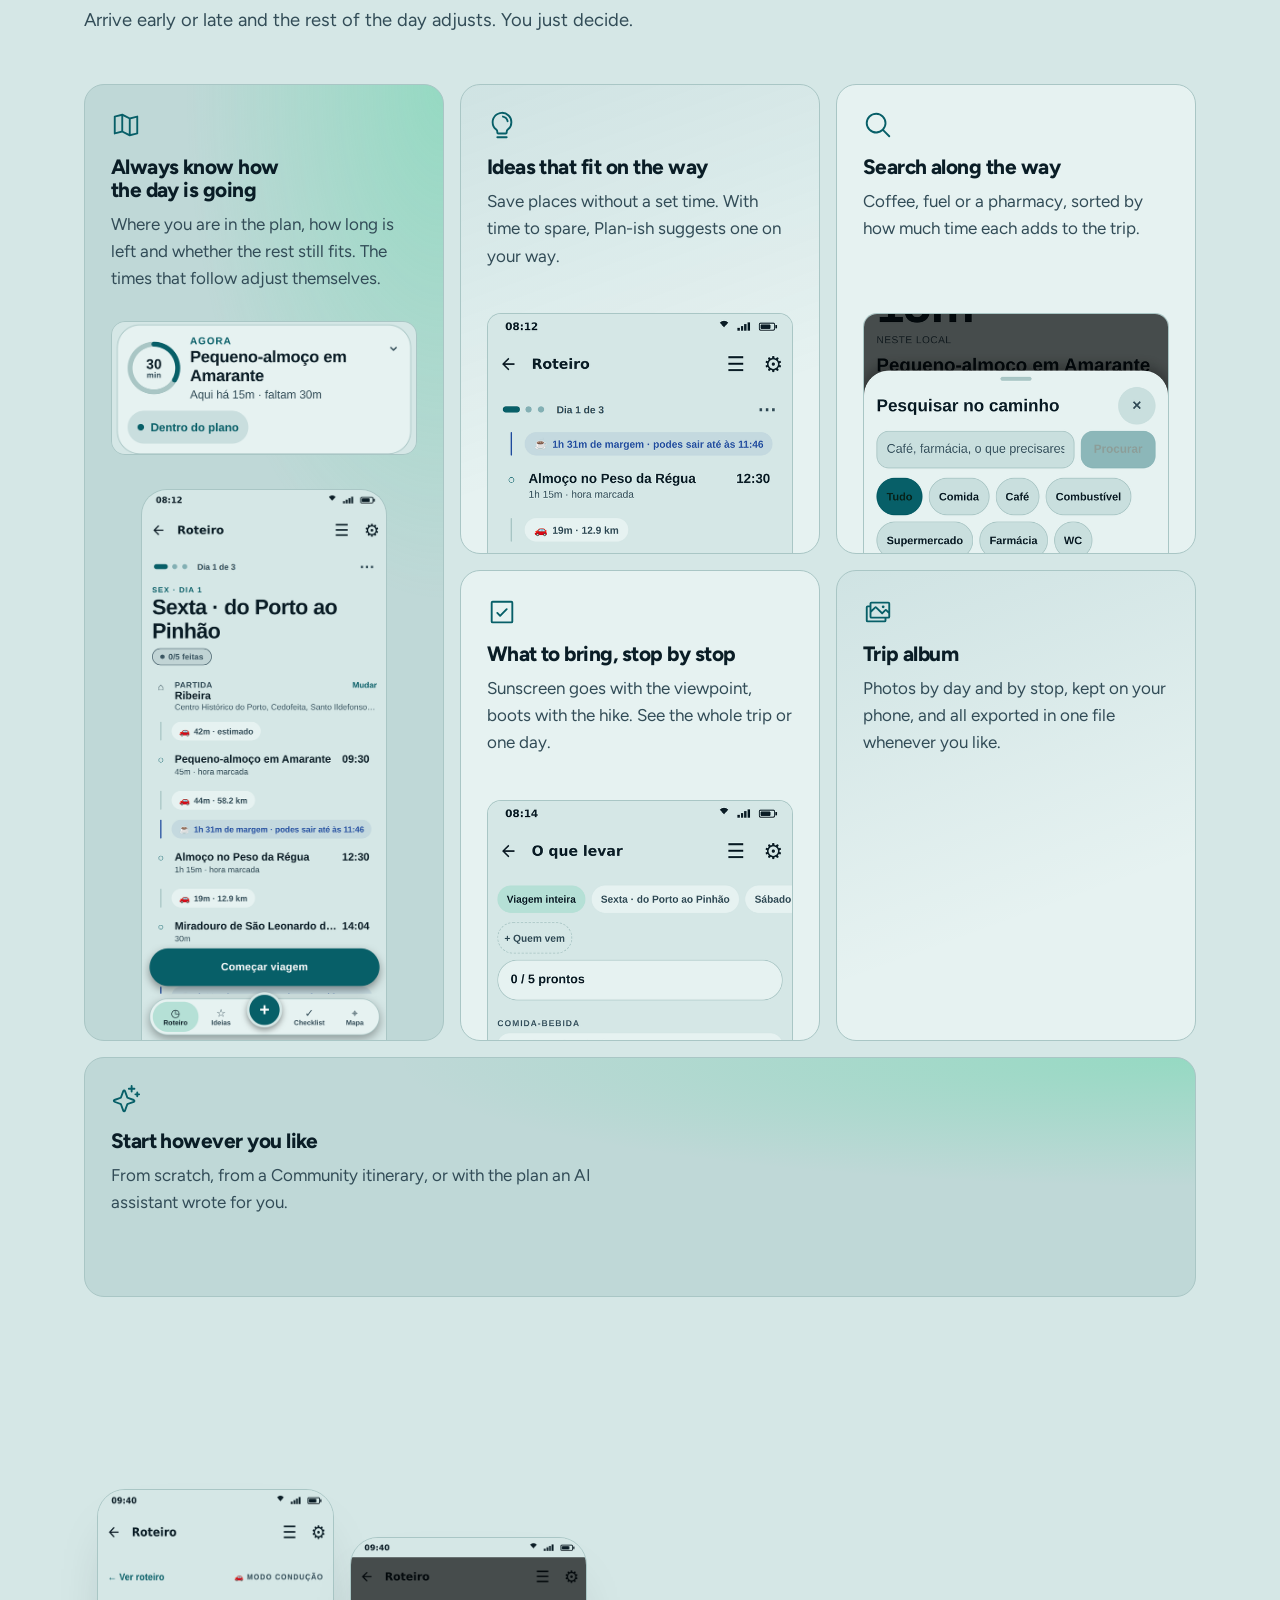
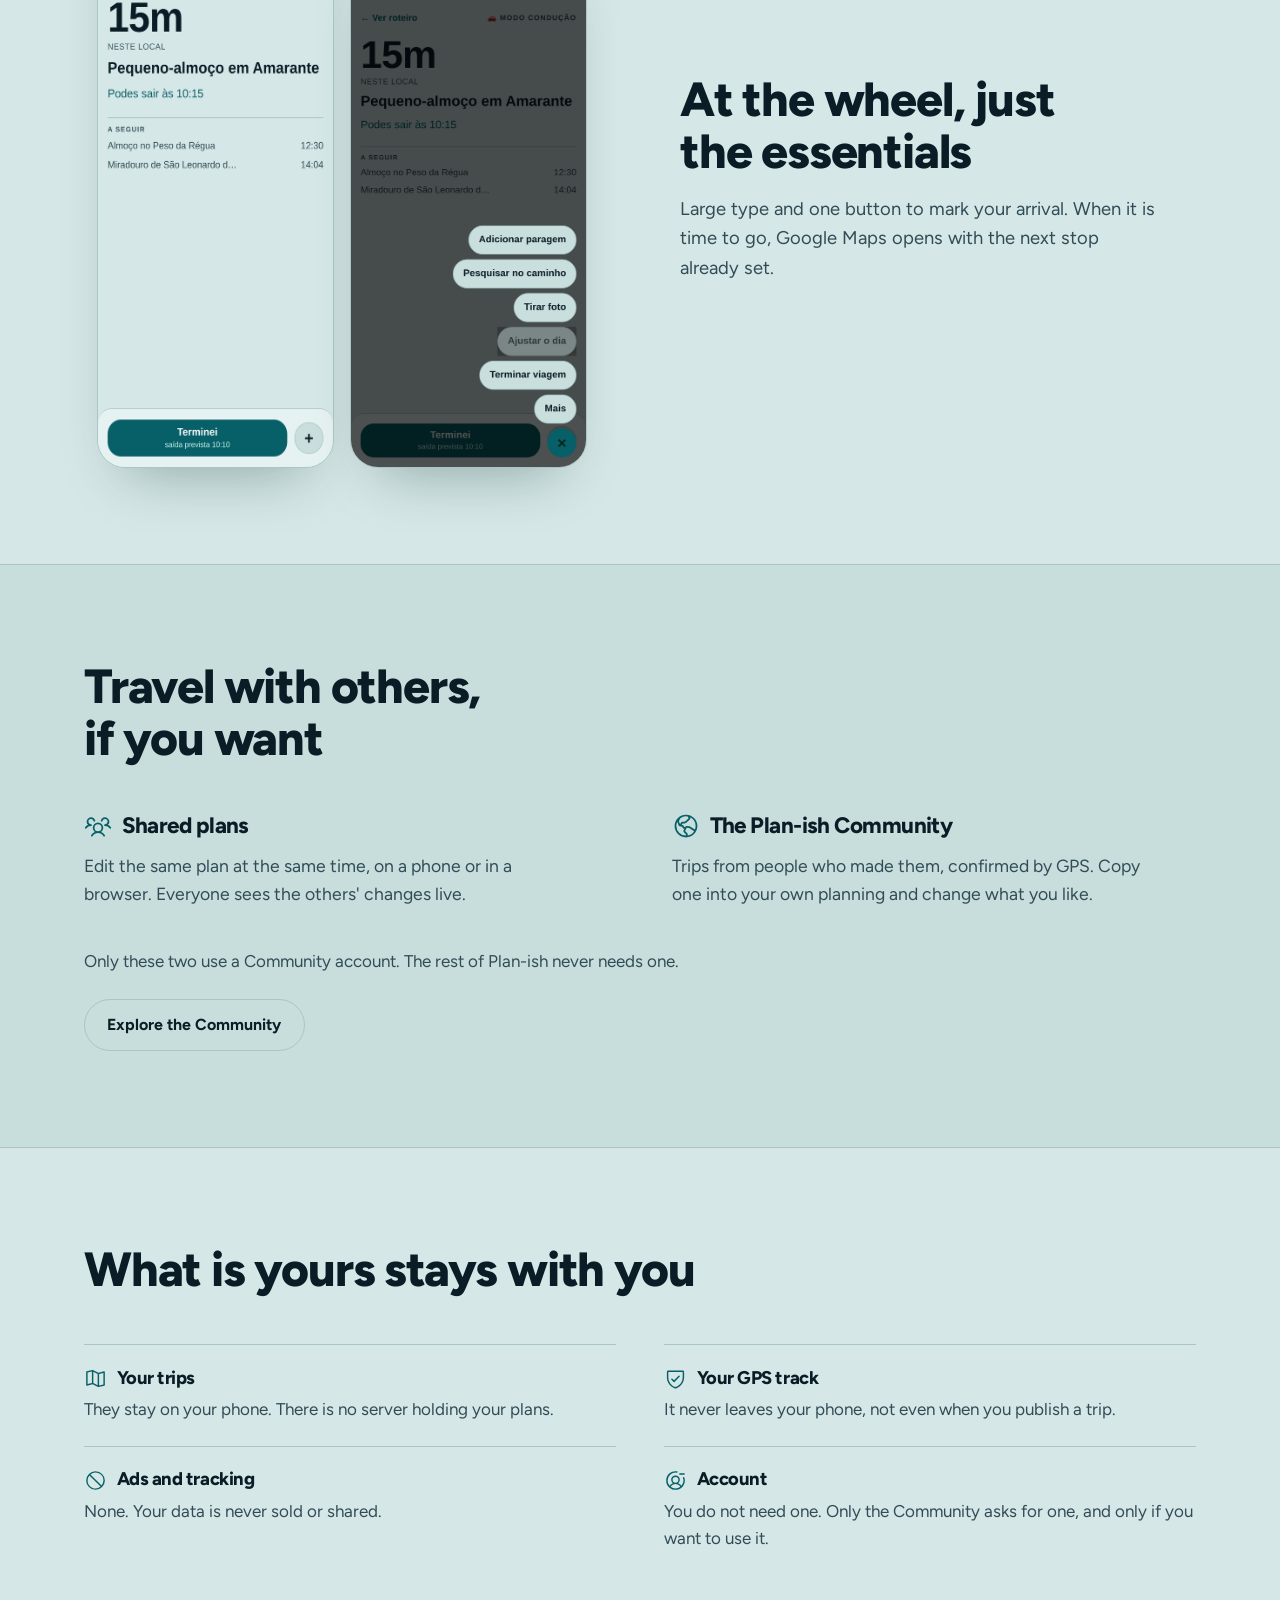
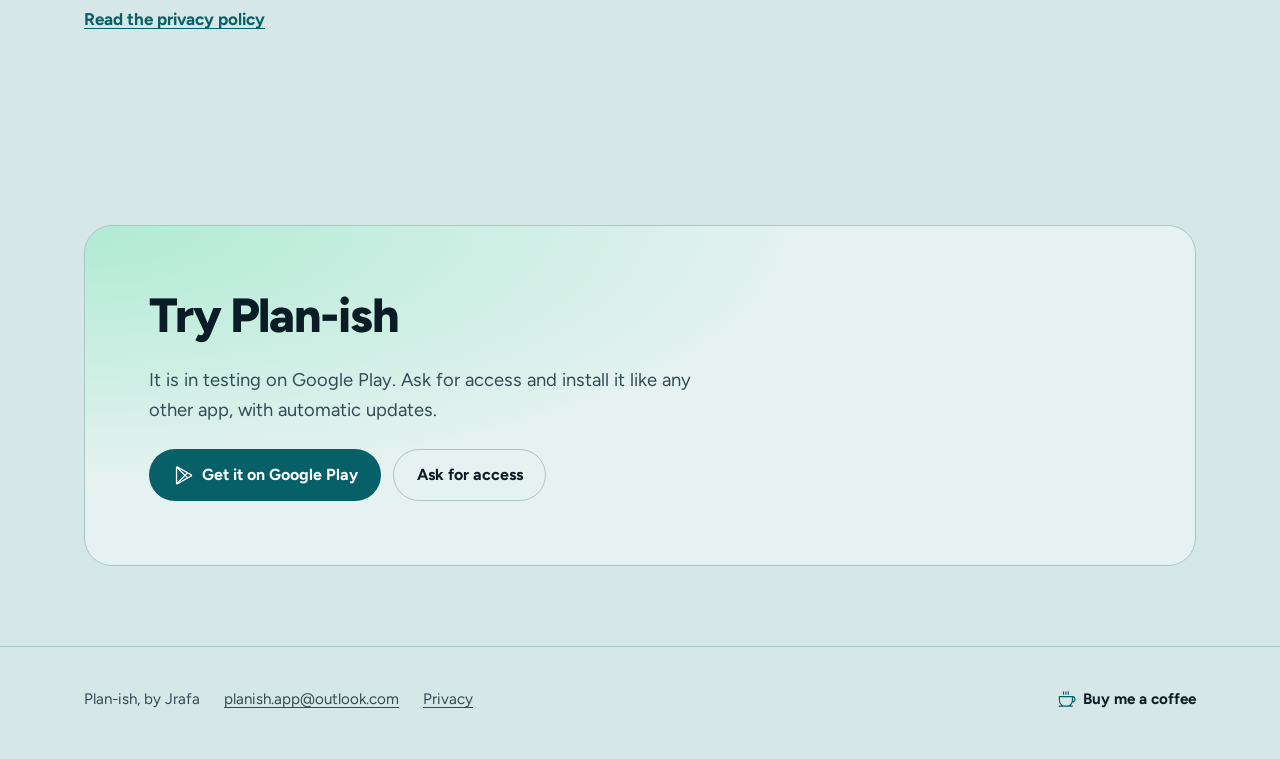
==== commit 42633472: "Home: rotating fan of app screens and an 'In short' block" ====
--- a/index.en.html
+++ b/index.en.html
@@ -41,23 +41,33 @@
           <a class="btn ghost" href="https://jrafael-rep.github.io/plan-ish-community/">Explore the Community</a>
         </div>
       </div>
-      <div class="phones rise" aria-label="Plan-ish on a phone">
-        <img class="on-light phone back" src="assets/shot-conducao-light.png" width="540" height="1213" alt="Driving mode: 15 minutes here, you can leave at 10:15, lunch in Peso da Régua next.">
-<img class="on-dark phone back" src="assets/shot-conducao.png" width="540" height="1213" alt="Driving mode: 15 minutes here, you can leave at 10:15, lunch in Peso da Régua next.">
-        <img class="on-light phone front" src="assets/shot-roteiro-light.png" width="540" height="1213" alt="A Friday itinerary from Porto to Pinhão, with the time of each stop, the drives and the slack between them.">
-<img class="on-dark phone front" src="assets/shot-roteiro.png" width="540" height="1213" alt="A Friday itinerary from Porto to Pinhão, with the time of each stop, the drives and the slack between them.">
+      <div class="rise">
+        <div class="fan" aria-label="Plan-ish screens">
+          <button class="slot" type="button" data-pos="0" data-label="Itinerary"><img class="on-light" src="assets/shot-roteiro-light.png" width="540" height="1213" alt="A Friday itinerary from Porto to Pinhão, with the time of each stop, the drives and the slack between them.">
+<img class="on-dark" src="assets/shot-roteiro.png" width="540" height="1213" alt="A Friday itinerary from Porto to Pinhão, with the time of each stop, the drives and the slack between them."></button>
+          <button class="slot" type="button" data-pos="1" data-label="Driving mode"><img class="on-light" src="assets/shot-conducao-light.png" width="540" height="1213" alt="Driving mode: 15 minutes here, you can leave at 10:15, lunch in Peso da Régua next.">
+<img class="on-dark" src="assets/shot-conducao.png" width="540" height="1213" alt="Driving mode: 15 minutes here, you can leave at 10:15, lunch in Peso da Régua next."></button>
+          <button class="slot" type="button" data-pos="hidden" data-label="Ideas on the way"><img class="on-light" src="assets/shot-sugestao-light.png" width="540" height="1213" alt="Suggestion: about 1h20 free, and a viewpoint on the way.">
+<img class="on-dark" src="assets/shot-sugestao.png" width="540" height="1213" alt="Suggestion: about 1h20 free, and a viewpoint on the way."></button>
+          <button class="slot" type="button" data-pos="hidden" data-label="Search along the way"><img class="on-light" src="assets/shot-caminho-light.png" width="540" height="1213" alt="Search along the way, with the detour for each result.">
+<img class="on-dark" src="assets/shot-caminho.png" width="540" height="1213" alt="Search along the way, with the detour for each result."></button>
+          <button class="slot" type="button" data-pos="-1" data-label="What to bring"><img class="on-light" src="assets/shot-checklist-light.png" width="540" height="1213" alt="Trip checklist, with the stops that need each item.">
+<img class="on-dark" src="assets/shot-checklist.png" width="540" height="1213" alt="Trip checklist, with the stops that need each item."></button>
+        </div>
+        <p class="fan-label" aria-hidden="true"><b>Itinerary</b></p>
       </div>
     </div>
   </section>
 
   <section class="promise">
     <div class="wrap">
+      <span class="eyebrow rise">In short</span>
       <p class="statement rise"><b>Free and complete on your phone.</b> You need no account, there are no ads and it works offline. Your GPS track never leaves your pocket.</p>
       <div class="facts rise">
         <span><svg class="icon" aria-hidden="true" focusable="false" xmlns="http://www.w3.org/2000/svg" viewBox="0 0 256 256" fill="currentColor"><path d="M168,56a8,8,0,0,1,8-8h48a8,8,0,0,1,0,16H176A8,8,0,0,1,168,56Zm58.08,37.33a103.93,103.93,0,1,1-80.76-67.89,8,8,0,0,1-2.64,15.78A88.07,88.07,0,0,0,40,128a87.62,87.62,0,0,0,22.24,58.41A79.66,79.66,0,0,1,98.3,157.66a48,48,0,1,1,59.4,0,79.66,79.66,0,0,1,36.06,28.75A88,88,0,0,0,211,98.67a8,8,0,0,1,15.09-5.34ZM128,152a32,32,0,1,0-32-32A32,32,0,0,0,128,152Zm0,64a87.57,87.57,0,0,0,53.92-18.5,64,64,0,0,0-107.84,0A87.57,87.57,0,0,0,128,216Z"/></svg>No account</span>
         <span><svg class="icon" aria-hidden="true" focusable="false" xmlns="http://www.w3.org/2000/svg" viewBox="0 0 256 256" fill="currentColor"><path d="M128,24A104,104,0,1,0,232,128,104.11,104.11,0,0,0,128,24Zm88,104a87.56,87.56,0,0,1-20.41,56.28L71.72,60.4A88,88,0,0,1,216,128ZM40,128A87.56,87.56,0,0,1,60.41,71.72L184.28,195.6A88,88,0,0,1,40,128Z"/></svg>No ads</span>
         <span><svg class="icon" aria-hidden="true" focusable="false" xmlns="http://www.w3.org/2000/svg" viewBox="0 0 256 256" fill="currentColor"><path d="M213.92,210.62a8,8,0,1,1-11.84,10.76l-52-57.15a60,60,0,0,0-57.41,7.24,8,8,0,1,1-9.42-12.93A75.43,75.43,0,0,1,128,144c1.28,0,2.55,0,3.82.1L104.9,114.49A108,108,0,0,0,61,135.31,8,8,0,0,1,49.73,134,8,8,0,0,1,51,122.77a124.27,124.27,0,0,1,41.71-21.66L69.37,75.4a155.43,155.43,0,0,0-40.29,24A8,8,0,0,1,18.92,87,171.87,171.87,0,0,1,58,62.86L42.08,45.38A8,8,0,1,1,53.92,34.62ZM128,192a12,12,0,1,0,12,12A12,12,0,0,0,128,192ZM237.08,87A172.3,172.3,0,0,0,106,49.4a8,8,0,1,0,2,15.87A158.33,158.33,0,0,1,128,64a156.25,156.25,0,0,1,98.92,35.37A8,8,0,0,0,237.08,87ZM195,135.31a8,8,0,0,0,11.24-1.3,8,8,0,0,0-1.3-11.24,124.25,124.25,0,0,0-51.73-24.2A8,8,0,1,0,150,114.24,108.12,108.12,0,0,1,195,135.31Z"/></svg>Works offline</span>
-        <span><svg class="icon" aria-hidden="true" focusable="false" xmlns="http://www.w3.org/2000/svg" viewBox="0 0 256 256" fill="currentColor"><path d="M208,40H48A16,16,0,0,0,32,56v56c0,52.72,25.52,84.67,46.93,102.19,23.06,18.86,46,25.26,47,25.53a8,8,0,0,0,4.2,0c1-.27,23.91-6.67,47-25.53C198.48,196.67,224,164.72,224,112V56A16,16,0,0,0,208,40Zm0,72c0,37.07-13.66,67.16-40.6,89.42A129.3,129.3,0,0,1,128,223.62a128.25,128.25,0,0,1-38.92-21.81C61.82,179.51,48,149.3,48,112l0-56,160,0ZM82.34,141.66a8,8,0,0,1,11.32-11.32L112,148.69l50.34-50.35a8,8,0,0,1,11.32,11.32l-56,56a8,8,0,0,1-11.32,0Z"/></svg>Your location stays on your phone</span>
+        <span><svg class="icon" aria-hidden="true" focusable="false" xmlns="http://www.w3.org/2000/svg" viewBox="0 0 256 256" fill="currentColor"><path d="M208,40H48A16,16,0,0,0,32,56v56c0,52.72,25.52,84.67,46.93,102.19,23.06,18.86,46,25.26,47,25.53a8,8,0,0,0,4.2,0c1-.27,23.91-6.67,47-25.53C198.48,196.67,224,164.72,224,112V56A16,16,0,0,0,208,40Zm0,72c0,37.07-13.66,67.16-40.6,89.42A129.3,129.3,0,0,1,128,223.62a128.25,128.25,0,0,1-38.92-21.81C61.82,179.51,48,149.3,48,112l0-56,160,0ZM82.34,141.66a8,8,0,0,1,11.32-11.32L112,148.69l50.34-50.35a8,8,0,0,1,11.32,11.32l-56,56a8,8,0,0,1-11.32,0Z"/></svg>GPS stays on your phone</span>
       </div>
     </div>
   </section>
@@ -195,6 +205,32 @@
       show();
     });
     show();
+  })();
+
+  // The fan at the top: turns on its own, pauses on hover or when the tab is
+  // hidden, and stays still with reduced motion. Tapping a side brings it forward.
+  (function () {
+    var fan = document.querySelector('.fan'), label = document.querySelector('.fan-label b');
+    var slots = [].slice.call(fan.querySelectorAll('.slot')), n = slots.length, at = 0, timer = null, held = false;
+    var reduce = window.matchMedia && matchMedia('(prefers-reduced-motion: reduce)').matches;
+    function place() {
+      slots.forEach(function (s, i) {
+        var d = (i - at + n) % n;
+        var pos = d === 0 ? '0' : d === 1 ? '1' : d === n - 1 ? '-1' : 'hidden';
+        s.dataset.pos = pos;
+        s.setAttribute('aria-hidden', pos === 'hidden' ? 'true' : 'false');
+        s.tabIndex = pos === '0' || pos === 'hidden' ? -1 : 0;
+        s.setAttribute('aria-label', pos === '0' ? s.dataset.label : 'Show: ' + s.dataset.label);
+      });
+      label.textContent = slots[at].dataset.label;
+    }
+    function go(i) { at = (i + n) % n; place(); }
+    function tick() { if (!held && !document.hidden) go(at + 1); }
+    slots.forEach(function (s, i) { s.addEventListener('click', function () { if (i !== at) { go(i); restart(); } }); });
+    fan.addEventListener('mouseenter', function () { held = true; });
+    fan.addEventListener('mouseleave', function () { held = false; });
+    function restart() { if (reduce) return; clearInterval(timer); timer = setInterval(tick, 3800); }
+    place(); restart();
   })();
 
   // Carousel on phones: the dots say which card you are on.
--- a/assets/site.css
+++ b/assets/site.css
@@ -103,18 +103,37 @@
 .hero .lede { font-size: clamp(1.1rem, 1rem + .35vw, 1.3rem); color: var(--muted); max-width: 32rem; margin-top: 1.4rem; }
 .hero .ctas { display: flex; flex-wrap: wrap; gap: .75rem; margin-top: 2.2rem; }
 
-.phones { position: relative; height: clamp(420px, 60vw, 600px); }
-.phone { position: absolute; width: auto; height: 100%; aspect-ratio: 540 / 1213; border-radius: 34px; border: 1px solid var(--line); box-shadow: var(--shadow); background: #0E1116; object-fit: cover; }
-.phones .front { right: 50%; transform: translateX(46%); z-index: 2; }
-.phones .back { right: 50%; transform: translateX(-12%) translateY(7%) rotate(-4deg) scale(.86); opacity: .95; }
-@media (max-width: 60rem) { .phones { height: 480px; } .phones .back { display: none; } .phones .front { transform: translateX(50%); } }
+/* Leque de ecrãs: o do meio à frente, dois abertos para os lados, o resto
+   escondido atrás. Roda sozinho (sem "reduzir movimento"); tocar num lado
+   trá-lo para a frente. As posições vêm de data-pos, postas no HTML e depois
+   pelo script. */
+.fan { position: relative; height: clamp(360px, 50vw, 580px); margin-inline: auto; width: 100%; max-width: 34rem; }
+.fan .slot {
+  position: absolute; left: 50%; bottom: 0; height: 100%; aspect-ratio: 540 / 1213;
+  transform-origin: 50% 100%; cursor: pointer; border: 0; padding: 0; background: none;
+  transition: transform .9s cubic-bezier(.16, 1, .3, 1), opacity .6s ease, filter .6s ease;
+}
+.fan .slot img { width: 100%; height: 100%; border-radius: 30px; border: 1px solid var(--line); box-shadow: var(--shadow); object-fit: cover; background: var(--surface); }
+.fan .slot[data-pos="0"] { transform: translateX(-50%); z-index: 3; cursor: default; }
+.fan .slot[data-pos="-1"] { transform: translateX(-50%) translateX(-58%) rotate(-10deg) scale(.82); z-index: 2; filter: saturate(.85); }
+.fan .slot[data-pos="1"] { transform: translateX(-50%) translateX(58%) rotate(10deg) scale(.82); z-index: 2; filter: saturate(.85); }
+.fan .slot[data-pos="hidden"] { transform: translateX(-50%) scale(.7); opacity: 0; z-index: 1; pointer-events: none; }
+@media (max-width: 34rem) {
+  .fan { height: 340px; }
+  .fan .slot[data-pos="-1"] { transform: translateX(-50%) translateX(-44%) rotate(-8deg) scale(.8); }
+  .fan .slot[data-pos="1"] { transform: translateX(-50%) translateX(44%) rotate(8deg) scale(.8); }
+}
+.fan-label { margin-top: 1.2rem; text-align: center; color: var(--muted); font-weight: 700; font-size: .95rem; min-height: 1.5em; }
+.fan-label b { color: var(--fg); }
 
 /* ----------------------------------------------------- manifesto */
 .promise { padding: 5rem 0; background: var(--bg-2); border-block: 1px solid var(--line); }
 .promise .statement { font-size: clamp(1.7rem, 1.2rem + 2vw, 2.7rem); font-weight: 700; line-height: 1.22; letter-spacing: -.02em; max-width: 52rem; text-wrap: balance; }
 .promise .statement b { color: var(--accent); font-weight: 800; }
-.facts { display: flex; flex-wrap: wrap; gap: .6rem 1.8rem; margin-top: 2.2rem; color: var(--muted); font-weight: 600; }
-.facts span { display: inline-flex; align-items: center; gap: .5rem; }
+.eyebrow { display: inline-block; font-size: .8rem; font-weight: 800; letter-spacing: .12em; text-transform: uppercase; color: var(--accent); margin-bottom: 1rem; }
+.facts { display: grid; grid-template-columns: repeat(2, minmax(0, 1fr)); gap: .6rem; margin-top: 2rem; color: var(--fg); font-weight: 700; max-width: 52rem; }
+@media (min-width: 48rem) { .facts { grid-template-columns: repeat(4, minmax(0, 1fr)); } }
+.facts span { display: flex; align-items: center; gap: .6rem; padding: .85rem 1rem; border-radius: var(--r-sm); background: var(--surface); border: 1px solid var(--line); line-height: 1.25; }
 .facts .icon { color: var(--accent); }
 
 /* ---------------------------------------------------------- bento */
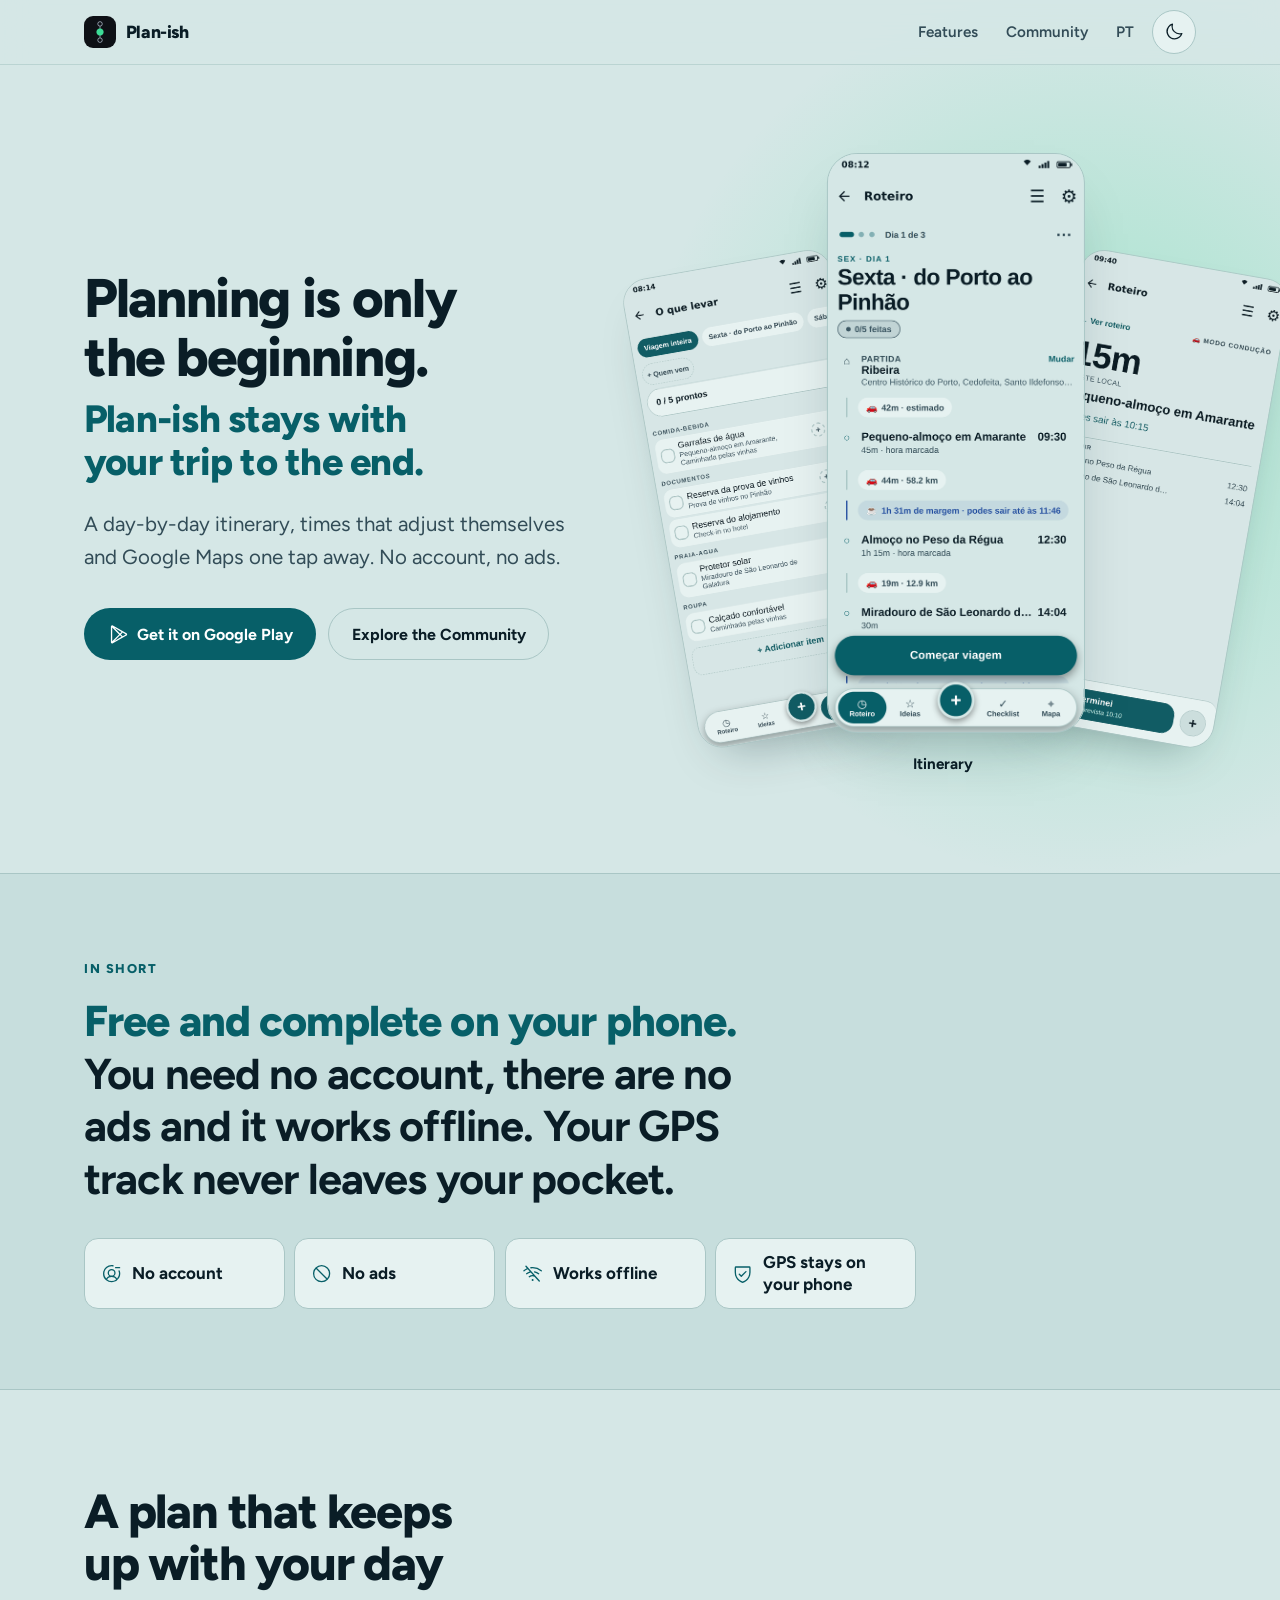
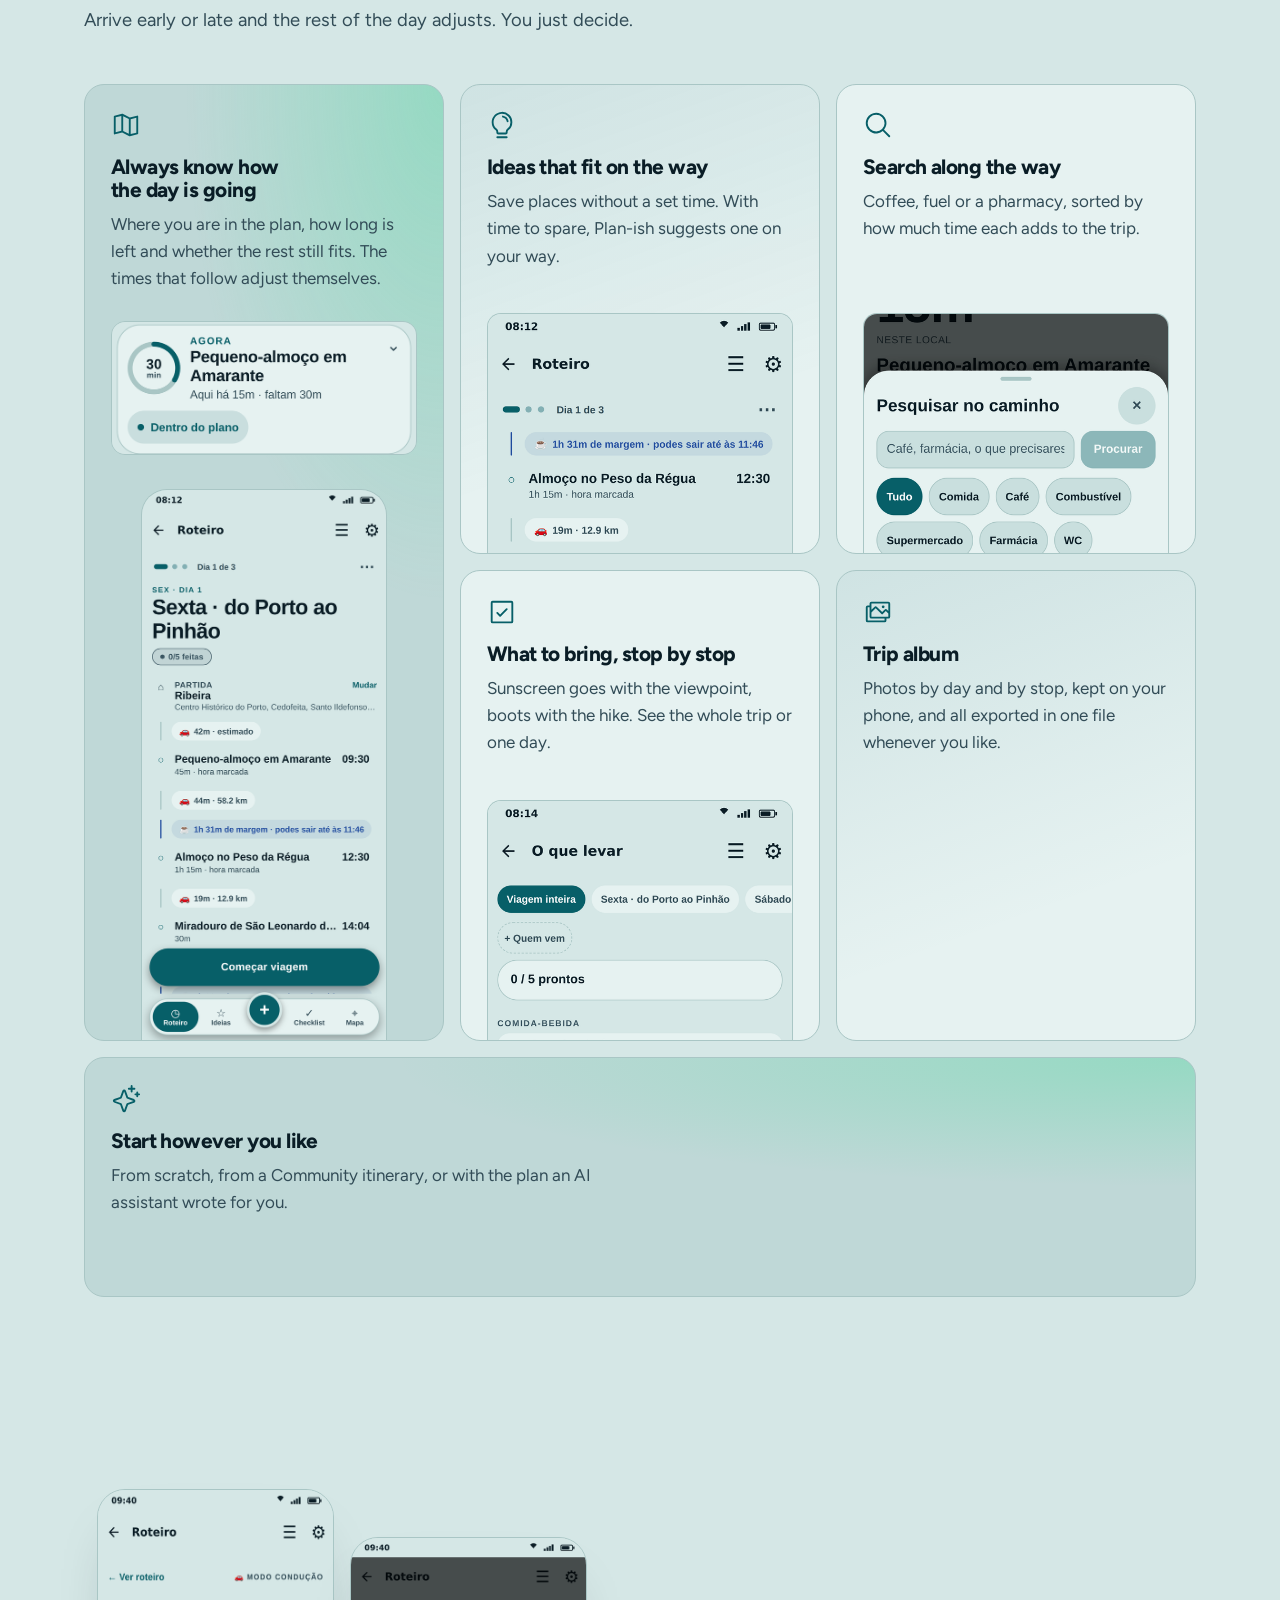
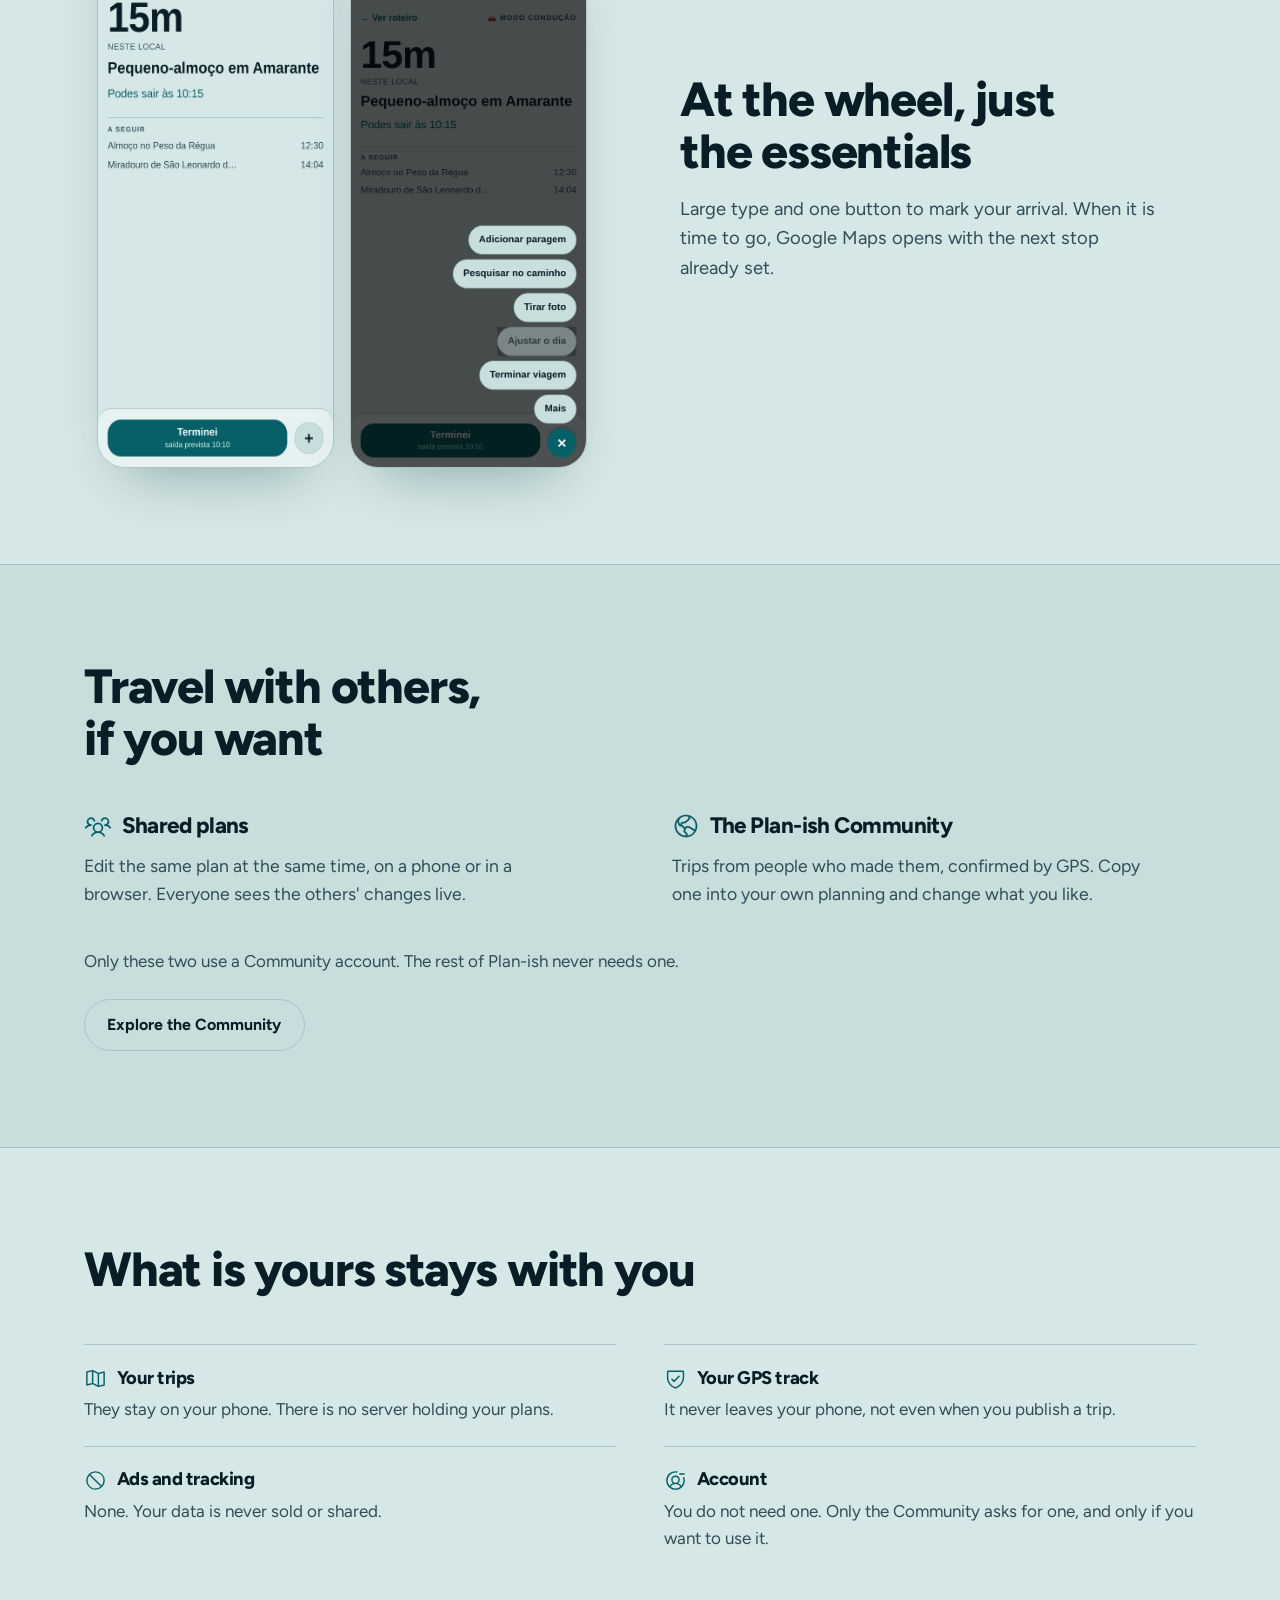
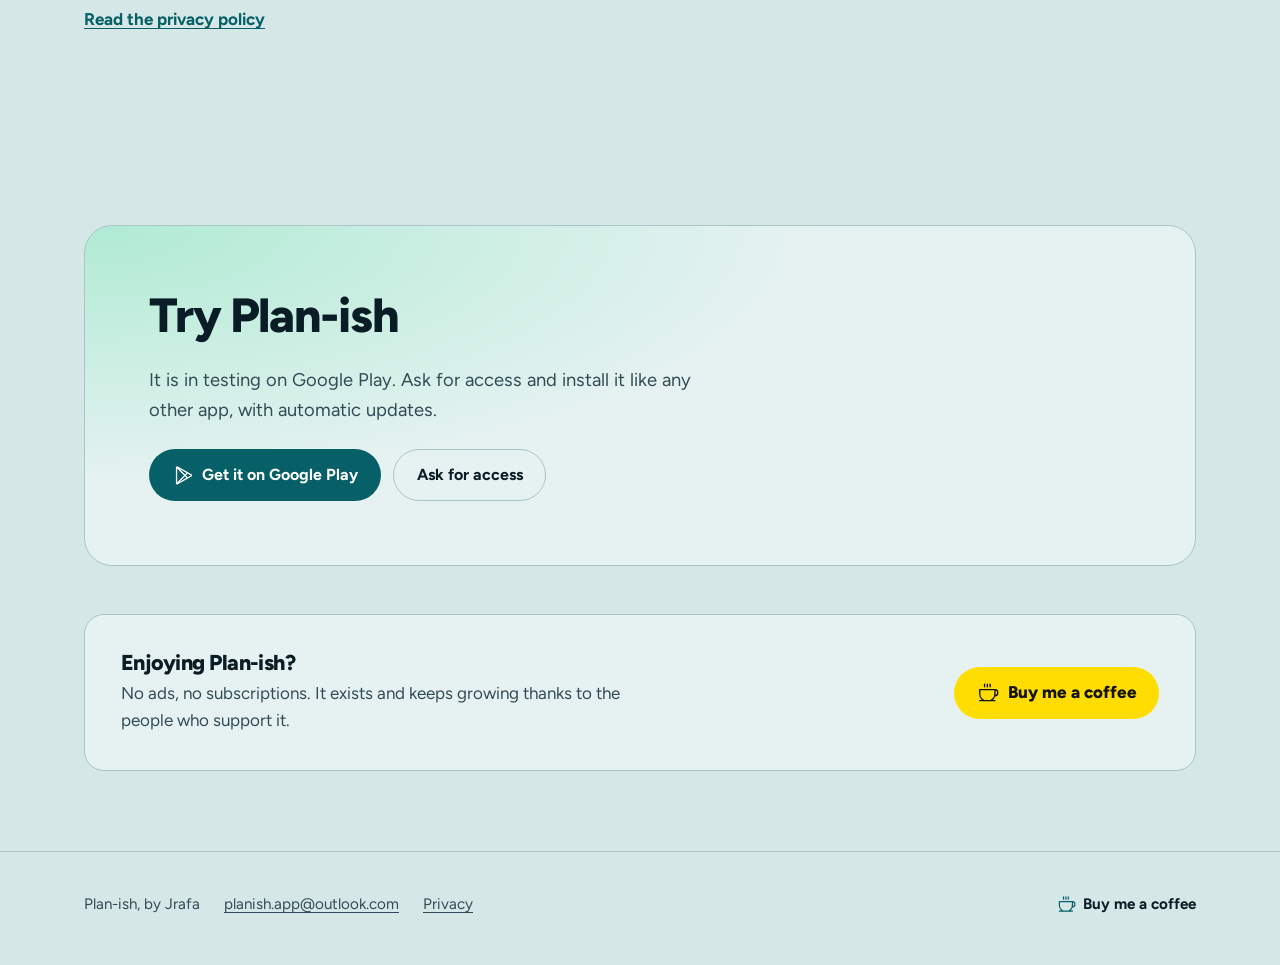
==== commit 1cd71788: "Home: old slogan back, Buy Me a Coffee block, captures with readable selected states" ====
--- a/index.en.html
+++ b/index.en.html
@@ -3,12 +3,12 @@
 <head>
 <meta charset="utf-8">
 <meta name="viewport" content="width=device-width, initial-scale=1">
-<title>Plan-ish: plan the trip, then live it</title>
+<title>Plan-ish: planning is only the beginning</title>
 <meta name="description" content="A trip planner and travel companion for Android. A day-by-day itinerary, times that adjust themselves and Google Maps one tap away. No account, no ads.">
 <meta name="theme-color" content="#D5E7E6">
 <script>try { if (localStorage.getItem('planish-theme') === 'dark') document.documentElement.dataset.theme = 'dark'; } catch (e) {}</script>
 <meta property="og:type" content="website">
-<meta property="og:title" content="Plan-ish: plan the trip, then live it">
+<meta property="og:title" content="Plan-ish: planning is only the beginning">
 <meta property="og:description" content="A day-by-day itinerary, times that adjust themselves and Google Maps one tap away. No account, no ads.">
 <meta property="og:locale" content="en_GB">
 <link rel="icon" href="assets/icon.png">
@@ -34,7 +34,7 @@
   <section class="hero">
     <div class="wrap">
       <div>
-        <h1 class="rise">Plan the trip.<br><span>Then just live it.</span></h1>
+        <h1 class="rise">Planning is only the beginning.<br><span>Plan-ish stays with your trip <span class="nowrap">to the end.</span></span></h1>
         <p class="lede rise">A day-by-day itinerary, times that adjust themselves and Google Maps one tap away. No account, no ads.</p>
         <div class="ctas rise">
           <a class="btn primary" href="https://play.google.com/store/apps/details?id=com.jrafa.planish" rel="noopener"><svg class="icon" aria-hidden="true" focusable="false" xmlns="http://www.w3.org/2000/svg" viewBox="0 0 256 256" fill="currentColor"><path d="M239.82,114.19,72,18.16a16,16,0,0,0-16.12,0A15.68,15.68,0,0,0,48,31.87V224.13a15.68,15.68,0,0,0,7.92,13.67,16,16,0,0,0,16.12,0l167.78-96a15.75,15.75,0,0,0,0-27.62ZM64,212.67V43.33L148.69,128Zm96-73.36,18.92,18.92-88.5,50.66ZM90.4,47.1l88.53,50.67L160,116.69ZM193.31,150l-22-22,22-22,38.43,22Z"/></svg>Get it on Google Play</a>
@@ -176,6 +176,18 @@
           <a class="btn primary" href="https://play.google.com/store/apps/details?id=com.jrafa.planish" rel="noopener"><svg class="icon" aria-hidden="true" focusable="false" xmlns="http://www.w3.org/2000/svg" viewBox="0 0 256 256" fill="currentColor"><path d="M239.82,114.19,72,18.16a16,16,0,0,0-16.12,0A15.68,15.68,0,0,0,48,31.87V224.13a15.68,15.68,0,0,0,7.92,13.67,16,16,0,0,0,16.12,0l167.78-96a15.75,15.75,0,0,0,0-27.62ZM64,212.67V43.33L148.69,128Zm96-73.36,18.92,18.92-88.5,50.66ZM90.4,47.1l88.53,50.67L160,116.69ZM193.31,150l-22-22,22-22,38.43,22Z"/></svg>Get it on Google Play</a>
           <a class="btn ghost" href="mailto:planish.app@outlook.com?subject=Plan-ish%20testing%20access">Ask for access</a>
         </div>
+      </div>
+    </div>
+  </section>
+
+  <section class="support">
+    <div class="wrap">
+      <div class="support-box rise">
+        <div>
+          <h2>Enjoying Plan-ish?</h2>
+          <p>No ads, no subscriptions. It exists and keeps growing thanks to the people who support it.</p>
+        </div>
+        <a class="bmc" href="https://buymeacoffee.com/planish" rel="noopener"><svg class="icon" aria-hidden="true" focusable="false" xmlns="http://www.w3.org/2000/svg" viewBox="0 0 256 256" fill="currentColor"><path d="M80,56V24a8,8,0,0,1,16,0V56a8,8,0,0,1-16,0Zm40,8a8,8,0,0,0,8-8V24a8,8,0,0,0-16,0V56A8,8,0,0,0,120,64Zm32,0a8,8,0,0,0,8-8V24a8,8,0,0,0-16,0V56A8,8,0,0,0,152,64Zm96,56v8a40,40,0,0,1-37.51,39.91,96.59,96.59,0,0,1-27,40.09H208a8,8,0,0,1,0,16H32a8,8,0,0,1,0-16H56.54A96.3,96.3,0,0,1,24,136V88a8,8,0,0,1,8-8H208A40,40,0,0,1,248,120ZM200,96H40v40a80.27,80.27,0,0,0,45.12,72h69.76A80.27,80.27,0,0,0,200,136Zm32,24a24,24,0,0,0-16-22.62V136a95.78,95.78,0,0,1-1.2,15A24,24,0,0,0,232,128Z"/></svg>Buy me a coffee</a>
       </div>
     </div>
   </section>
--- a/assets/site.css
+++ b/assets/site.css
@@ -97,9 +97,10 @@
 .hero::before { content: ""; position: absolute; inset: -10% -20% auto auto; width: 70vw; max-width: 900px; aspect-ratio: 1; background: radial-gradient(closest-side, var(--glow), transparent); pointer-events: none; z-index: -1; }
 .hero .wrap { display: grid; gap: 3rem; align-items: center; }
 @media (min-width: 60rem) { .hero .wrap { grid-template-columns: 1.05fr .95fr; } .hero { padding: 5.5rem 0 6rem; } }
-.hero h1 { font-size: clamp(2.5rem, 1.6rem + 3.2vw, 3.9rem); font-weight: 800; }
+.hero h1 { font-size: clamp(2.4rem, 1.5rem + 2.8vw, 3.4rem); font-weight: 800; }
 .nowrap { white-space: nowrap; }
 .hero h1 span { color: var(--accent); }
+.hero h1 > span { display: inline-block; font-size: .7em; line-height: 1.12; margin-top: .3em; letter-spacing: -.02em; }
 .hero .lede { font-size: clamp(1.1rem, 1rem + .35vw, 1.3rem); color: var(--muted); max-width: 32rem; margin-top: 1.4rem; }
 .hero .ctas { display: flex; flex-wrap: wrap; gap: .75rem; margin-top: 2.2rem; }
 
@@ -118,6 +119,7 @@
 .fan .slot[data-pos="-1"] { transform: translateX(-50%) translateX(-58%) rotate(-10deg) scale(.82); z-index: 2; filter: saturate(.85); }
 .fan .slot[data-pos="1"] { transform: translateX(-50%) translateX(58%) rotate(10deg) scale(.82); z-index: 2; filter: saturate(.85); }
 .fan .slot[data-pos="hidden"] { transform: translateX(-50%) scale(.7); opacity: 0; z-index: 1; pointer-events: none; }
+@media (min-width: 60rem) { .hero .fan { margin-right: 0; max-width: 30rem; } }
 @media (max-width: 34rem) {
   .fan { height: 340px; }
   .fan .slot[data-pos="-1"] { transform: translateX(-50%) translateX(-44%) rotate(-8deg) scale(.8); }
@@ -204,7 +206,17 @@
 .private .more { margin-top: 2rem; font-weight: 700; }
 
 /* ------------------------------------------------------------ final */
-.final { padding: 6rem 0 5rem; }
+.final { padding: 6rem 0 3rem; }
+/* Apoiar: o botão nas cores da Buy Me a Coffee, para se ler como deles. */
+.support { padding: 0 0 5rem; }
+.support-box { display: grid; gap: 1.25rem; align-items: center; padding: clamp(1.5rem, 4vw, 2.25rem); border-radius: var(--r); background: var(--surface); border: 1px solid var(--line); }
+@media (min-width: 44rem) { .support-box { grid-template-columns: 1fr auto; } }
+.support-box h2 { font-size: 1.35rem; font-weight: 800; }
+.support-box p { color: var(--muted); margin-top: .35rem; max-width: 34rem; }
+.bmc { display: inline-flex; align-items: center; gap: .55rem; justify-self: start; min-height: 52px; padding: 0 1.4rem; border-radius: 999px; background: #FFDD00; color: #16130A; font-weight: 800; text-decoration: none; white-space: nowrap; transition: transform .25s cubic-bezier(.16, 1, .3, 1), filter .2s; }
+.bmc:hover { filter: brightness(.96); }
+.bmc:active { transform: translateY(1px) scale(.98); }
+.bmc .icon { width: 1.3em; height: 1.3em; }
 .final .box { border-radius: calc(var(--r) + 8px); padding: clamp(2rem, 5vw, 4rem); background: radial-gradient(120% 140% at 0% 0%, var(--glow), transparent 55%), var(--surface); border: 1px solid var(--line); display: grid; gap: 1.5rem; }
 .final h2 { font-size: clamp(2rem, 1.4rem + 2vw, 3rem); font-weight: 800; }
 .final p { color: var(--muted); font-size: 1.15rem; max-width: 34rem; }
